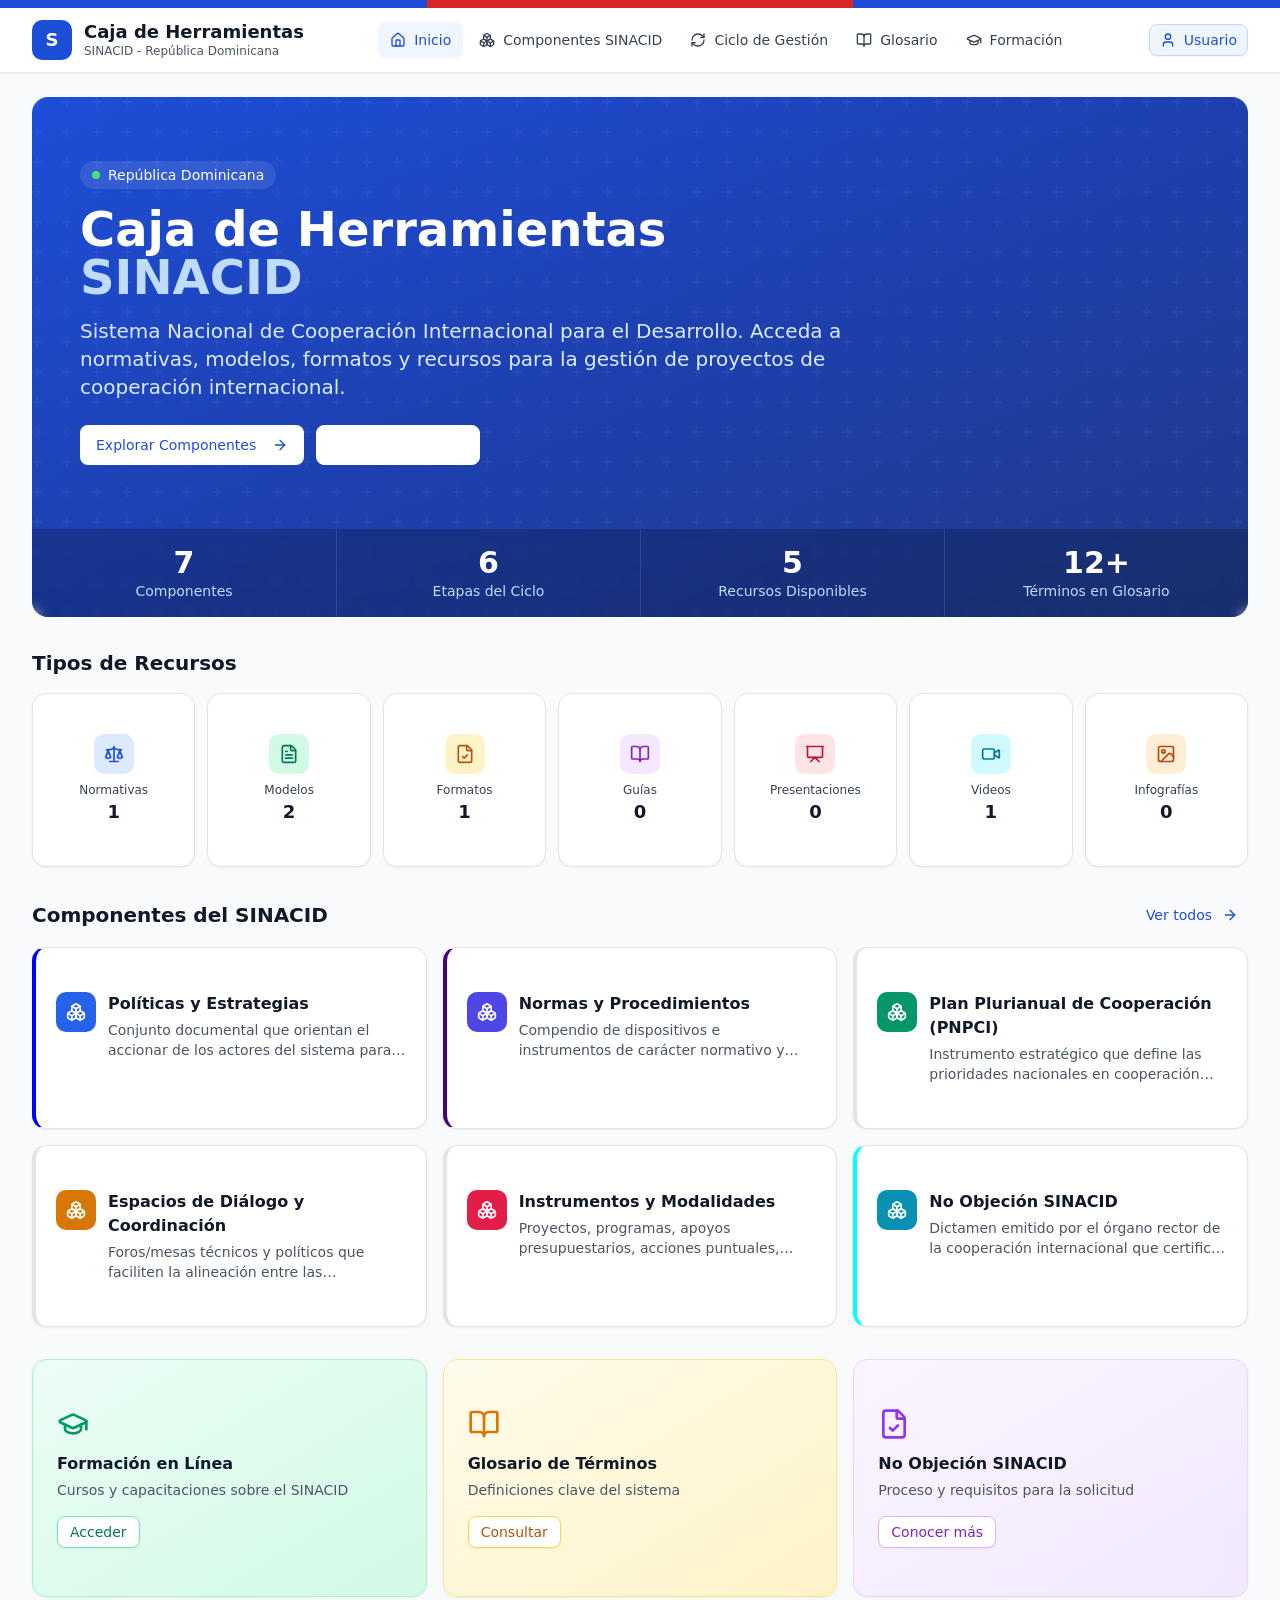
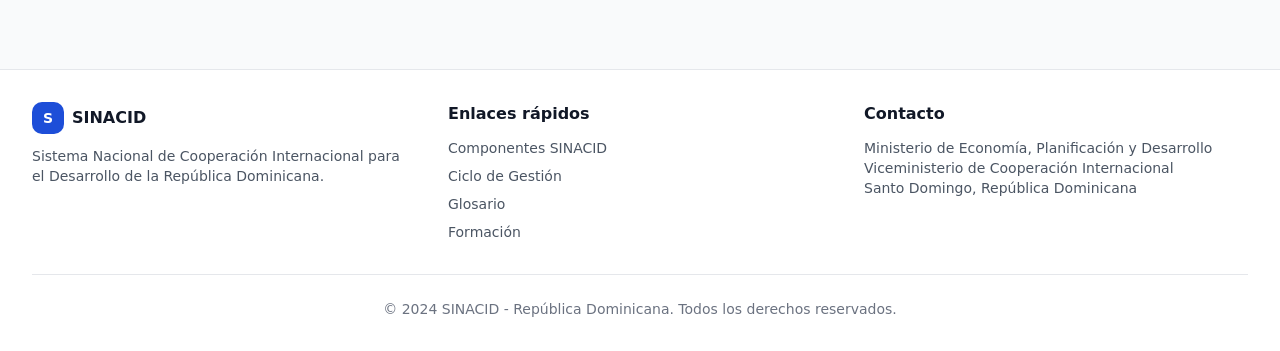
==== index.html @ a64a8ce4 "Add files via upload" ====
<!doctype html>
<html lang="en">
  <head>
    <meta charset="UTF-8" />
    <meta name="viewport" content="width=device-width, initial-scale=1.0" />
    <title>Caja de Herramientas SINACID</title>
    <script type="module" crossorigin src="./assets/index-BgiwZZuP.js"></script>
    <link rel="stylesheet" crossorigin href="./assets/index-CDowHrAT.css">
  </head>
  <body>
    <div id="root"></div>
  </body>
</html>
---- assets/index-CDowHrAT.css ----
*,:before,:after{--tw-border-spacing-x: 0;--tw-border-spacing-y: 0;--tw-translate-x: 0;--tw-translate-y: 0;--tw-rotate: 0;--tw-skew-x: 0;--tw-skew-y: 0;--tw-scale-x: 1;--tw-scale-y: 1;--tw-pan-x: ;--tw-pan-y: ;--tw-pinch-zoom: ;--tw-scroll-snap-strictness: proximity;--tw-gradient-from-position: ;--tw-gradient-via-position: ;--tw-gradient-to-position: ;--tw-ordinal: ;--tw-slashed-zero: ;--tw-numeric-figure: ;--tw-numeric-spacing: ;--tw-numeric-fraction: ;--tw-ring-inset: ;--tw-ring-offset-width: 0px;--tw-ring-offset-color: #fff;--tw-ring-color: rgb(59 130 246 / .5);--tw-ring-offset-shadow: 0 0 #0000;--tw-ring-shadow: 0 0 #0000;--tw-shadow: 0 0 #0000;--tw-shadow-colored: 0 0 #0000;--tw-blur: ;--tw-brightness: ;--tw-contrast: ;--tw-grayscale: ;--tw-hue-rotate: ;--tw-invert: ;--tw-saturate: ;--tw-sepia: ;--tw-drop-shadow: ;--tw-backdrop-blur: ;--tw-backdrop-brightness: ;--tw-backdrop-contrast: ;--tw-backdrop-grayscale: ;--tw-backdrop-hue-rotate: ;--tw-backdrop-invert: ;--tw-backdrop-opacity: ;--tw-backdrop-saturate: ;--tw-backdrop-sepia: ;--tw-contain-size: ;--tw-contain-layout: ;--tw-contain-paint: ;--tw-contain-style: }::backdrop{--tw-border-spacing-x: 0;--tw-border-spacing-y: 0;--tw-translate-x: 0;--tw-translate-y: 0;--tw-rotate: 0;--tw-skew-x: 0;--tw-skew-y: 0;--tw-scale-x: 1;--tw-scale-y: 1;--tw-pan-x: ;--tw-pan-y: ;--tw-pinch-zoom: ;--tw-scroll-snap-strictness: proximity;--tw-gradient-from-position: ;--tw-gradient-via-position: ;--tw-gradient-to-position: ;--tw-ordinal: ;--tw-slashed-zero: ;--tw-numeric-figure: ;--tw-numeric-spacing: ;--tw-numeric-fraction: ;--tw-ring-inset: ;--tw-ring-offset-width: 0px;--tw-ring-offset-color: #fff;--tw-ring-color: rgb(59 130 246 / .5);--tw-ring-offset-shadow: 0 0 #0000;--tw-ring-shadow: 0 0 #0000;--tw-shadow: 0 0 #0000;--tw-shadow-colored: 0 0 #0000;--tw-blur: ;--tw-brightness: ;--tw-contrast: ;--tw-grayscale: ;--tw-hue-rotate: ;--tw-invert: ;--tw-saturate: ;--tw-sepia: ;--tw-drop-shadow: ;--tw-backdrop-blur: ;--tw-backdrop-brightness: ;--tw-backdrop-contrast: ;--tw-backdrop-grayscale: ;--tw-backdrop-hue-rotate: ;--tw-backdrop-invert: ;--tw-backdrop-opacity: ;--tw-backdrop-saturate: ;--tw-backdrop-sepia: ;--tw-contain-size: ;--tw-contain-layout: ;--tw-contain-paint: ;--tw-contain-style: }*,:before,:after{box-sizing:border-box;border-width:0;border-style:solid;border-color:#e5e7eb}:before,:after{--tw-content: ""}html,:host{line-height:1.5;-webkit-text-size-adjust:100%;-moz-tab-size:4;-o-tab-size:4;tab-size:4;font-family:ui-sans-serif,system-ui,sans-serif,"Apple Color Emoji","Segoe UI Emoji",Segoe UI Symbol,"Noto Color Emoji";font-feature-settings:normal;font-variation-settings:normal;-webkit-tap-highlight-color:transparent}body{margin:0;line-height:inherit}hr{height:0;color:inherit;border-top-width:1px}abbr:where([title]){-webkit-text-decoration:underline dotted;text-decoration:underline dotted}h1,h2,h3,h4,h5,h6{font-size:inherit;font-weight:inherit}a{color:inherit;text-decoration:inherit}b,strong{font-weight:bolder}code,kbd,samp,pre{font-family:ui-monospace,SFMono-Regular,Menlo,Monaco,Consolas,Liberation Mono,Courier New,monospace;font-feature-settings:normal;font-variation-settings:normal;font-size:1em}small{font-size:80%}sub,sup{font-size:75%;line-height:0;position:relative;vertical-align:baseline}sub{bottom:-.25em}sup{top:-.5em}table{text-indent:0;border-color:inherit;border-collapse:collapse}button,input,optgroup,select,textarea{font-family:inherit;font-feature-settings:inherit;font-variation-settings:inherit;font-size:100%;font-weight:inherit;line-height:inherit;letter-spacing:inherit;color:inherit;margin:0;padding:0}button,select{text-transform:none}button,input:where([type=button]),input:where([type=reset]),input:where([type=submit]){-webkit-appearance:button;background-color:transparent;background-image:none}:-moz-focusring{outline:auto}:-moz-ui-invalid{box-shadow:none}progress{vertical-align:baseline}::-webkit-inner-spin-button,::-webkit-outer-spin-button{height:auto}[type=search]{-webkit-appearance:textfield;outline-offset:-2px}::-webkit-search-decoration{-webkit-appearance:none}::-webkit-file-upload-button{-webkit-appearance:button;font:inherit}summary{display:list-item}blockquote,dl,dd,h1,h2,h3,h4,h5,h6,hr,figure,p,pre{margin:0}fieldset{margin:0;padding:0}legend{padding:0}ol,ul,menu{list-style:none;margin:0;padding:0}dialog{padding:0}textarea{resize:vertical}input::-moz-placeholder,textarea::-moz-placeholder{opacity:1;color:#9ca3af}input::placeholder,textarea::placeholder{opacity:1;color:#9ca3af}button,[role=button]{cursor:pointer}:disabled{cursor:default}img,svg,video,canvas,audio,iframe,embed,object{display:block;vertical-align:middle}img,video{max-width:100%;height:auto}[hidden]:where(:not([hidden=until-found])){display:none}:root{--background: 0 0% 100%;--foreground: 240 10% 3.9%;--card: 0 0% 100%;--card-foreground: 240 10% 3.9%;--popover: 0 0% 100%;--popover-foreground: 240 10% 3.9%;--primary: 240 5.9% 10%;--primary-foreground: 0 0% 98%;--secondary: 240 4.8% 95.9%;--secondary-foreground: 240 5.9% 10%;--muted: 240 4.8% 95.9%;--muted-foreground: 240 3.8% 46.1%;--accent: 240 4.8% 95.9%;--accent-foreground: 240 5.9% 10%;--destructive: 0 84.2% 60.2%;--destructive-foreground: 0 0% 98%;--border: 240 5.9% 90%;--input: 240 5.9% 90%;--ring: 240 5.9% 10%;--radius: .625rem;--sidebar-background: 0 0% 98%;--sidebar-foreground: 240 5.3% 26.1%;--sidebar-primary: 240 5.9% 10%;--sidebar-primary-foreground: 0 0% 98%;--sidebar-accent: 240 4.8% 95.9%;--sidebar-accent-foreground: 240 5.9% 10%;--sidebar-border: 220 13% 91%;--sidebar-ring: 217.2 91.2% 59.8%}.dark{--background: 240 10% 3.9%;--foreground: 0 0% 98%;--card: 240 10% 3.9%;--card-foreground: 0 0% 98%;--popover: 240 10% 3.9%;--popover-foreground: 0 0% 98%;--primary: 0 0% 98%;--primary-foreground: 240 5.9% 10%;--secondary: 240 3.7% 15.9%;--secondary-foreground: 0 0% 98%;--muted: 240 3.7% 15.9%;--muted-foreground: 240 5% 64.9%;--accent: 240 3.7% 15.9%;--accent-foreground: 0 0% 98%;--destructive: 0 62.8% 30.6%;--destructive-foreground: 0 0% 98%;--border: 240 3.7% 15.9%;--input: 240 3.7% 15.9%;--ring: 240 4.9% 83.9%;--sidebar-background: 240 5.9% 10%;--sidebar-foreground: 240 4.8% 95.9%;--sidebar-primary: 224.3 76.3% 48%;--sidebar-primary-foreground: 0 0% 100%;--sidebar-accent: 240 3.7% 15.9%;--sidebar-accent-foreground: 240 4.8% 95.9%;--sidebar-border: 240 3.7% 15.9%;--sidebar-ring: 217.2 91.2% 59.8%}*{border-color:hsl(var(--border))}body{background-color:hsl(var(--background));color:hsl(var(--foreground))}.sr-only{position:absolute;width:1px;height:1px;padding:0;margin:-1px;overflow:hidden;clip:rect(0,0,0,0);white-space:nowrap;border-width:0}.pointer-events-none{pointer-events:none}.visible{visibility:visible}.invisible{visibility:hidden}.fixed{position:fixed}.absolute{position:absolute}.relative{position:relative}.sticky{position:sticky}.inset-0{inset:0}.inset-x-0{left:0;right:0}.inset-y-0{top:0;bottom:0}.-bottom-12{bottom:-3rem}.-left-12{left:-3rem}.-right-12{right:-3rem}.-top-12{top:-3rem}.bottom-0{bottom:0}.left-0{left:0}.left-1\/2{left:50%}.left-2{left:.5rem}.left-3{left:.75rem}.left-\[50\%\]{left:50%}.right-0{right:0}.right-1{right:.25rem}.right-2{right:.5rem}.right-3{right:.75rem}.right-4{right:1rem}.top-0{top:0}.top-1\.5{top:.375rem}.top-1\/2{top:50%}.top-3\.5{top:.875rem}.top-4{top:1rem}.top-\[1px\]{top:1px}.top-\[50\%\]{top:50%}.top-\[60\%\]{top:60%}.top-full{top:100%}.isolate{isolation:isolate}.z-10{z-index:10}.z-20{z-index:20}.z-50{z-index:50}.z-\[1\]{z-index:1}.order-first{order:-9999}.order-last{order:9999}.col-start-2{grid-column-start:2}.row-span-2{grid-row:span 2 / span 2}.row-start-1{grid-row-start:1}.\!m-0{margin:0!important}.-mx-1{margin-left:-.25rem;margin-right:-.25rem}.-my-2{margin-top:-.5rem;margin-bottom:-.5rem}.mx-1{margin-left:.25rem;margin-right:.25rem}.mx-2{margin-left:.5rem;margin-right:.5rem}.mx-3\.5{margin-left:.875rem;margin-right:.875rem}.mx-auto{margin-left:auto;margin-right:auto}.my-0{margin-top:0;margin-bottom:0}.my-0\.5{margin-top:.125rem;margin-bottom:.125rem}.my-1{margin-top:.25rem;margin-bottom:.25rem}.-ml-4{margin-left:-1rem}.-mt-4{margin-top:-1rem}.mb-1{margin-bottom:.25rem}.mb-2{margin-bottom:.5rem}.mb-3{margin-bottom:.75rem}.mb-4{margin-bottom:1rem}.mb-6{margin-bottom:1.5rem}.ml-1{margin-left:.25rem}.ml-2{margin-left:.5rem}.ml-4{margin-left:1rem}.ml-auto{margin-left:auto}.mr-1{margin-right:.25rem}.mr-2{margin-right:.5rem}.mt-0\.5{margin-top:.125rem}.mt-1{margin-top:.25rem}.mt-1\.5{margin-top:.375rem}.mt-12{margin-top:3rem}.mt-2{margin-top:.5rem}.mt-3{margin-top:.75rem}.mt-4{margin-top:1rem}.mt-6{margin-top:1.5rem}.mt-8{margin-top:2rem}.mt-auto{margin-top:auto}.line-clamp-1{overflow:hidden;display:-webkit-box;-webkit-box-orient:vertical;-webkit-line-clamp:1}.line-clamp-2{overflow:hidden;display:-webkit-box;-webkit-box-orient:vertical;-webkit-line-clamp:2}.block{display:block}.flex{display:flex}.inline-flex{display:inline-flex}.table{display:table}.table-caption{display:table-caption}.table-cell{display:table-cell}.table-row{display:table-row}.grid{display:grid}.hidden{display:none}.aspect-square{aspect-ratio:1 / 1}.aspect-video{aspect-ratio:16 / 9}.size-10{width:2.5rem;height:2.5rem}.size-2{width:.5rem;height:.5rem}.size-2\.5{width:.625rem;height:.625rem}.size-3{width:.75rem;height:.75rem}.size-3\.5{width:.875rem;height:.875rem}.size-4{width:1rem;height:1rem}.size-6{width:1.5rem;height:1.5rem}.size-7{width:1.75rem;height:1.75rem}.size-8{width:2rem;height:2rem}.size-9{width:2.25rem;height:2.25rem}.size-auto{width:auto;height:auto}.size-full{width:100%;height:100%}.h-0\.5{height:.125rem}.h-1\.5{height:.375rem}.h-10{height:2.5rem}.h-12{height:3rem}.h-14{height:3.5rem}.h-16{height:4rem}.h-2{height:.5rem}.h-2\.5{height:.625rem}.h-20{height:5rem}.h-3{height:.75rem}.h-3\.5{height:.875rem}.h-4{height:1rem}.h-5{height:1.25rem}.h-6{height:1.5rem}.h-7{height:1.75rem}.h-8{height:2rem}.h-9{height:2.25rem}.h-\[1\.15rem\]{height:1.15rem}.h-\[calc\(100\%-1px\)\]{height:calc(100% - 1px)}.h-\[var\(--radix-navigation-menu-viewport-height\)\]{height:var(--radix-navigation-menu-viewport-height)}.h-\[var\(--radix-select-trigger-height\)\]{height:var(--radix-select-trigger-height)}.h-auto{height:auto}.h-full{height:100%}.h-px{height:1px}.h-svh{height:100svh}.max-h-\[300px\]{max-height:300px}.min-h-0{min-height:0px}.min-h-16{min-height:4rem}.min-h-4{min-height:1rem}.min-h-screen{min-height:100vh}.min-h-svh{min-height:100svh}.w-0{width:0px}.w-1{width:.25rem}.w-10{width:2.5rem}.w-12{width:3rem}.w-14{width:3.5rem}.w-16{width:4rem}.w-2{width:.5rem}.w-2\.5{width:.625rem}.w-20{width:5rem}.w-3{width:.75rem}.w-3\.5{width:.875rem}.w-3\/4{width:75%}.w-4{width:1rem}.w-5{width:1.25rem}.w-6{width:1.5rem}.w-64{width:16rem}.w-7{width:1.75rem}.w-72{width:18rem}.w-8{width:2rem}.w-9{width:2.25rem}.w-\[100px\]{width:100px}.w-auto{width:auto}.w-fit{width:-moz-fit-content;width:fit-content}.w-full{width:100%}.w-max{width:-moz-max-content;width:max-content}.w-px{width:1px}.min-w-0{min-width:0px}.min-w-10{min-width:2.5rem}.min-w-5{min-width:1.25rem}.min-w-8{min-width:2rem}.min-w-9{min-width:2.25rem}.min-w-\[12rem\]{min-width:12rem}.min-w-\[8rem\]{min-width:8rem}.min-w-\[var\(--radix-select-trigger-width\)\]{min-width:var(--radix-select-trigger-width)}.min-w-max{min-width:-moz-max-content;min-width:max-content}.max-w-2xl{max-width:42rem}.max-w-3xl{max-width:48rem}.max-w-7xl{max-width:80rem}.max-w-\[calc\(100\%-2rem\)\]{max-width:calc(100% - 2rem)}.max-w-lg{max-width:32rem}.max-w-max{max-width:-moz-max-content;max-width:max-content}.max-w-md{max-width:28rem}.max-w-sm{max-width:24rem}.max-w-xl{max-width:36rem}.flex-1{flex:1 1 0%}.flex-shrink-0,.shrink-0{flex-shrink:0}.grow{flex-grow:1}.grow-0{flex-grow:0}.basis-full{flex-basis:100%}.caption-bottom{caption-side:bottom}.border-collapse{border-collapse:collapse}.-translate-x-1\/2{--tw-translate-x: -50%;transform:translate(var(--tw-translate-x),var(--tw-translate-y)) rotate(var(--tw-rotate)) skew(var(--tw-skew-x)) skewY(var(--tw-skew-y)) scaleX(var(--tw-scale-x)) scaleY(var(--tw-scale-y))}.-translate-x-px{--tw-translate-x: -1px;transform:translate(var(--tw-translate-x),var(--tw-translate-y)) rotate(var(--tw-rotate)) skew(var(--tw-skew-x)) skewY(var(--tw-skew-y)) scaleX(var(--tw-scale-x)) scaleY(var(--tw-scale-y))}.-translate-y-1\/2{--tw-translate-y: -50%;transform:translate(var(--tw-translate-x),var(--tw-translate-y)) rotate(var(--tw-rotate)) skew(var(--tw-skew-x)) skewY(var(--tw-skew-y)) scaleX(var(--tw-scale-x)) scaleY(var(--tw-scale-y))}.translate-x-\[-50\%\]{--tw-translate-x: -50%;transform:translate(var(--tw-translate-x),var(--tw-translate-y)) rotate(var(--tw-rotate)) skew(var(--tw-skew-x)) skewY(var(--tw-skew-y)) scaleX(var(--tw-scale-x)) scaleY(var(--tw-scale-y))}.translate-x-px{--tw-translate-x: 1px;transform:translate(var(--tw-translate-x),var(--tw-translate-y)) rotate(var(--tw-rotate)) skew(var(--tw-skew-x)) skewY(var(--tw-skew-y)) scaleX(var(--tw-scale-x)) scaleY(var(--tw-scale-y))}.translate-y-0\.5{--tw-translate-y: .125rem;transform:translate(var(--tw-translate-x),var(--tw-translate-y)) rotate(var(--tw-rotate)) skew(var(--tw-skew-x)) skewY(var(--tw-skew-y)) scaleX(var(--tw-scale-x)) scaleY(var(--tw-scale-y))}.translate-y-\[-50\%\]{--tw-translate-y: -50%;transform:translate(var(--tw-translate-x),var(--tw-translate-y)) rotate(var(--tw-rotate)) skew(var(--tw-skew-x)) skewY(var(--tw-skew-y)) scaleX(var(--tw-scale-x)) scaleY(var(--tw-scale-y))}.translate-y-\[calc\(-50\%_-_2px\)\]{--tw-translate-y: calc(-50% - 2px) ;transform:translate(var(--tw-translate-x),var(--tw-translate-y)) rotate(var(--tw-rotate)) skew(var(--tw-skew-x)) skewY(var(--tw-skew-y)) scaleX(var(--tw-scale-x)) scaleY(var(--tw-scale-y))}.rotate-45{--tw-rotate: 45deg;transform:translate(var(--tw-translate-x),var(--tw-translate-y)) rotate(var(--tw-rotate)) skew(var(--tw-skew-x)) skewY(var(--tw-skew-y)) scaleX(var(--tw-scale-x)) scaleY(var(--tw-scale-y))}.rotate-90{--tw-rotate: 90deg;transform:translate(var(--tw-translate-x),var(--tw-translate-y)) rotate(var(--tw-rotate)) skew(var(--tw-skew-x)) skewY(var(--tw-skew-y)) scaleX(var(--tw-scale-x)) scaleY(var(--tw-scale-y))}.transform{transform:translate(var(--tw-translate-x),var(--tw-translate-y)) rotate(var(--tw-rotate)) skew(var(--tw-skew-x)) skewY(var(--tw-skew-y)) scaleX(var(--tw-scale-x)) scaleY(var(--tw-scale-y))}@keyframes caret-blink{0%,70%,to{opacity:1}20%,50%{opacity:0}}.animate-caret-blink{animation:caret-blink 1.25s ease-out infinite}@keyframes pulse{50%{opacity:.5}}.animate-pulse{animation:pulse 2s cubic-bezier(.4,0,.6,1) infinite}@keyframes spin{to{transform:rotate(360deg)}}.animate-spin{animation:spin 1s linear infinite}.cursor-default{cursor:default}.cursor-not-allowed{cursor:not-allowed}.cursor-pointer{cursor:pointer}.cursor-text{cursor:text}.touch-none{touch-action:none}.select-none{-webkit-user-select:none;-moz-user-select:none;user-select:none}.resize-none{resize:none}.scroll-my-1{scroll-margin-top:.25rem;scroll-margin-bottom:.25rem}.scroll-py-1{scroll-padding-top:.25rem;scroll-padding-bottom:.25rem}.list-disc{list-style-type:disc}.list-none{list-style-type:none}.auto-rows-min{grid-auto-rows:min-content}.grid-cols-1{grid-template-columns:repeat(1,minmax(0,1fr))}.grid-cols-2{grid-template-columns:repeat(2,minmax(0,1fr))}.grid-cols-3{grid-template-columns:repeat(3,minmax(0,1fr))}.grid-cols-\[0_1fr\]{grid-template-columns:0 1fr}.grid-rows-\[auto_auto\]{grid-template-rows:auto auto}.flex-row{flex-direction:row}.flex-col{flex-direction:column}.flex-col-reverse{flex-direction:column-reverse}.flex-wrap{flex-wrap:wrap}.place-content-center{place-content:center}.items-start{align-items:flex-start}.items-end{align-items:flex-end}.items-center{align-items:center}.items-stretch{align-items:stretch}.justify-start{justify-content:flex-start}.justify-center{justify-content:center}.justify-between{justify-content:space-between}.justify-items-start{justify-items:start}.gap-0\.5{gap:.125rem}.gap-1{gap:.25rem}.gap-1\.5{gap:.375rem}.gap-2{gap:.5rem}.gap-2\.5{gap:.625rem}.gap-3{gap:.75rem}.gap-4{gap:1rem}.gap-6{gap:1.5rem}.gap-7{gap:1.75rem}.gap-8{gap:2rem}.gap-\[--spacing\(var\(--gap\)\)\]{gap:var(--spacing(var(--gap)))}.gap-y-0\.5{row-gap:.125rem}.space-y-2>:not([hidden])~:not([hidden]){--tw-space-y-reverse: 0;margin-top:calc(.5rem * calc(1 - var(--tw-space-y-reverse)));margin-bottom:calc(.5rem * var(--tw-space-y-reverse))}.space-y-3>:not([hidden])~:not([hidden]){--tw-space-y-reverse: 0;margin-top:calc(.75rem * calc(1 - var(--tw-space-y-reverse)));margin-bottom:calc(.75rem * var(--tw-space-y-reverse))}.space-y-4>:not([hidden])~:not([hidden]){--tw-space-y-reverse: 0;margin-top:calc(1rem * calc(1 - var(--tw-space-y-reverse)));margin-bottom:calc(1rem * var(--tw-space-y-reverse))}.space-y-6>:not([hidden])~:not([hidden]){--tw-space-y-reverse: 0;margin-top:calc(1.5rem * calc(1 - var(--tw-space-y-reverse)));margin-bottom:calc(1.5rem * var(--tw-space-y-reverse))}.space-y-8>:not([hidden])~:not([hidden]){--tw-space-y-reverse: 0;margin-top:calc(2rem * calc(1 - var(--tw-space-y-reverse)));margin-bottom:calc(2rem * var(--tw-space-y-reverse))}.divide-x>:not([hidden])~:not([hidden]){--tw-divide-x-reverse: 0;border-right-width:calc(1px * var(--tw-divide-x-reverse));border-left-width:calc(1px * calc(1 - var(--tw-divide-x-reverse)))}.divide-white\/10>:not([hidden])~:not([hidden]){border-color:#ffffff1a}.self-start{align-self:flex-start}.self-stretch{align-self:stretch}.justify-self-end{justify-self:end}.overflow-auto{overflow:auto}.overflow-hidden{overflow:hidden}.overflow-x-auto{overflow-x:auto}.overflow-y-auto{overflow-y:auto}.overflow-x-hidden{overflow-x:hidden}.whitespace-nowrap{white-space:nowrap}.text-balance{text-wrap:balance}.break-words{overflow-wrap:break-word}.rounded{border-radius:.25rem}.rounded-2xl{border-radius:1rem}.rounded-\[2px\]{border-radius:2px}.rounded-\[4px\]{border-radius:4px}.rounded-\[calc\(var\(--radius\)-5px\)\]{border-radius:calc(var(--radius) - 5px)}.rounded-\[inherit\]{border-radius:inherit}.rounded-full{border-radius:9999px}.rounded-lg{border-radius:var(--radius)}.rounded-md{border-radius:calc(var(--radius) - 2px)}.rounded-none{border-radius:0}.rounded-sm{border-radius:calc(var(--radius) - 4px)}.rounded-xl{border-radius:calc(var(--radius) + 4px)}.rounded-xs{border-radius:calc(var(--radius) - 6px)}.rounded-l-md{border-top-left-radius:calc(var(--radius) - 2px);border-bottom-left-radius:calc(var(--radius) - 2px)}.rounded-r-md{border-top-right-radius:calc(var(--radius) - 2px);border-bottom-right-radius:calc(var(--radius) - 2px)}.rounded-tl-sm{border-top-left-radius:calc(var(--radius) - 4px)}.border{border-width:1px}.border-0{border-width:0px}.border-\[1\.5px\]{border-width:1.5px}.border-y{border-top-width:1px;border-bottom-width:1px}.border-b{border-bottom-width:1px}.border-l{border-left-width:1px}.border-l-4{border-left-width:4px}.border-r{border-right-width:1px}.border-t{border-top-width:1px}.border-t-4{border-top-width:4px}.border-dashed{border-style:dashed}.border-amber-200{--tw-border-opacity: 1;border-color:rgb(253 230 138 / var(--tw-border-opacity, 1))}.border-amber-300{--tw-border-opacity: 1;border-color:rgb(252 211 77 / var(--tw-border-opacity, 1))}.border-blue-200{--tw-border-opacity: 1;border-color:rgb(191 219 254 / var(--tw-border-opacity, 1))}.border-border{border-color:hsl(var(--border))}.border-border\/50{border-color:hsl(var(--border) / .5)}.border-cyan-200{--tw-border-opacity: 1;border-color:rgb(165 243 252 / var(--tw-border-opacity, 1))}.border-emerald-200{--tw-border-opacity: 1;border-color:rgb(167 243 208 / var(--tw-border-opacity, 1))}.border-emerald-300{--tw-border-opacity: 1;border-color:rgb(110 231 183 / var(--tw-border-opacity, 1))}.border-gray-200{--tw-border-opacity: 1;border-color:rgb(229 231 235 / var(--tw-border-opacity, 1))}.border-input{border-color:hsl(var(--input))}.border-orange-200{--tw-border-opacity: 1;border-color:rgb(254 215 170 / var(--tw-border-opacity, 1))}.border-primary{border-color:hsl(var(--primary))}.border-purple-200{--tw-border-opacity: 1;border-color:rgb(233 213 255 / var(--tw-border-opacity, 1))}.border-purple-300{--tw-border-opacity: 1;border-color:rgb(216 180 254 / var(--tw-border-opacity, 1))}.border-red-200{--tw-border-opacity: 1;border-color:rgb(254 202 202 / var(--tw-border-opacity, 1))}.border-rose-200{--tw-border-opacity: 1;border-color:rgb(254 205 211 / var(--tw-border-opacity, 1))}.border-sidebar-border{border-color:hsl(var(--sidebar-border))}.border-transparent{border-color:transparent}.border-white{--tw-border-opacity: 1;border-color:rgb(255 255 255 / var(--tw-border-opacity, 1))}.border-l-blue-600{--tw-border-opacity: 1;border-left-color:rgb(37 99 235 / var(--tw-border-opacity, 1))}.border-l-emerald-600{--tw-border-opacity: 1;border-left-color:rgb(5 150 105 / var(--tw-border-opacity, 1))}.border-l-purple-600{--tw-border-opacity: 1;border-left-color:rgb(147 51 234 / var(--tw-border-opacity, 1))}.border-l-transparent{border-left-color:transparent}.border-t-transparent{border-top-color:transparent}.bg-accent{background-color:hsl(var(--accent))}.bg-amber-100{--tw-bg-opacity: 1;background-color:rgb(254 243 199 / var(--tw-bg-opacity, 1))}.bg-amber-200{--tw-bg-opacity: 1;background-color:rgb(253 230 138 / var(--tw-bg-opacity, 1))}.bg-amber-600{--tw-bg-opacity: 1;background-color:rgb(217 119 6 / var(--tw-bg-opacity, 1))}.bg-background{background-color:hsl(var(--background))}.bg-black\/20{background-color:#0003}.bg-black\/50{background-color:#00000080}.bg-blue-100{--tw-bg-opacity: 1;background-color:rgb(219 234 254 / var(--tw-bg-opacity, 1))}.bg-blue-50{--tw-bg-opacity: 1;background-color:rgb(239 246 255 / var(--tw-bg-opacity, 1))}.bg-blue-600{--tw-bg-opacity: 1;background-color:rgb(37 99 235 / var(--tw-bg-opacity, 1))}.bg-blue-700{--tw-bg-opacity: 1;background-color:rgb(29 78 216 / var(--tw-bg-opacity, 1))}.bg-border{background-color:hsl(var(--border))}.bg-card{background-color:hsl(var(--card))}.bg-cyan-100{--tw-bg-opacity: 1;background-color:rgb(207 250 254 / var(--tw-bg-opacity, 1))}.bg-cyan-600{--tw-bg-opacity: 1;background-color:rgb(8 145 178 / var(--tw-bg-opacity, 1))}.bg-destructive{--tw-bg-opacity: 1;background-color:hsl(var(--destructive) / var(--tw-bg-opacity, 1))}.bg-emerald-100{--tw-bg-opacity: 1;background-color:rgb(209 250 229 / var(--tw-bg-opacity, 1))}.bg-emerald-600{--tw-bg-opacity: 1;background-color:rgb(5 150 105 / var(--tw-bg-opacity, 1))}.bg-foreground{background-color:hsl(var(--foreground))}.bg-gray-100{--tw-bg-opacity: 1;background-color:rgb(243 244 246 / var(--tw-bg-opacity, 1))}.bg-gray-200{--tw-bg-opacity: 1;background-color:rgb(229 231 235 / var(--tw-bg-opacity, 1))}.bg-gray-300{--tw-bg-opacity: 1;background-color:rgb(209 213 219 / var(--tw-bg-opacity, 1))}.bg-gray-400{--tw-bg-opacity: 1;background-color:rgb(156 163 175 / var(--tw-bg-opacity, 1))}.bg-gray-50{--tw-bg-opacity: 1;background-color:rgb(249 250 251 / var(--tw-bg-opacity, 1))}.bg-green-100{--tw-bg-opacity: 1;background-color:rgb(220 252 231 / var(--tw-bg-opacity, 1))}.bg-green-400{--tw-bg-opacity: 1;background-color:rgb(74 222 128 / var(--tw-bg-opacity, 1))}.bg-green-500{--tw-bg-opacity: 1;background-color:rgb(34 197 94 / var(--tw-bg-opacity, 1))}.bg-green-600{--tw-bg-opacity: 1;background-color:rgb(22 163 74 / var(--tw-bg-opacity, 1))}.bg-indigo-600{--tw-bg-opacity: 1;background-color:rgb(79 70 229 / var(--tw-bg-opacity, 1))}.bg-input{background-color:hsl(var(--input))}.bg-muted{background-color:hsl(var(--muted))}.bg-muted\/50{background-color:hsl(var(--muted) / .5)}.bg-orange-100{--tw-bg-opacity: 1;background-color:rgb(255 237 213 / var(--tw-bg-opacity, 1))}.bg-popover{background-color:hsl(var(--popover))}.bg-primary{background-color:hsl(var(--primary))}.bg-primary\/20{background-color:hsl(var(--primary) / .2)}.bg-purple-100{--tw-bg-opacity: 1;background-color:rgb(243 232 255 / var(--tw-bg-opacity, 1))}.bg-red-100{--tw-bg-opacity: 1;background-color:rgb(254 226 226 / var(--tw-bg-opacity, 1))}.bg-red-50{--tw-bg-opacity: 1;background-color:rgb(254 242 242 / var(--tw-bg-opacity, 1))}.bg-red-600{--tw-bg-opacity: 1;background-color:rgb(220 38 38 / var(--tw-bg-opacity, 1))}.bg-rose-100{--tw-bg-opacity: 1;background-color:rgb(255 228 230 / var(--tw-bg-opacity, 1))}.bg-rose-600{--tw-bg-opacity: 1;background-color:rgb(225 29 72 / var(--tw-bg-opacity, 1))}.bg-secondary{background-color:hsl(var(--secondary))}.bg-sidebar{background-color:hsl(var(--sidebar-background))}.bg-sidebar-border{background-color:hsl(var(--sidebar-border))}.bg-transparent{background-color:transparent}.bg-violet-600{--tw-bg-opacity: 1;background-color:rgb(124 58 237 / var(--tw-bg-opacity, 1))}.bg-white{--tw-bg-opacity: 1;background-color:rgb(255 255 255 / var(--tw-bg-opacity, 1))}.bg-white\/10{background-color:#ffffff1a}.bg-gradient-to-br{background-image:linear-gradient(to bottom right,var(--tw-gradient-stops))}.from-amber-50{--tw-gradient-from: #fffbeb var(--tw-gradient-from-position);--tw-gradient-to: rgb(255 251 235 / 0) var(--tw-gradient-to-position);--tw-gradient-stops: var(--tw-gradient-from), var(--tw-gradient-to)}.from-blue-700{--tw-gradient-from: #1d4ed8 var(--tw-gradient-from-position);--tw-gradient-to: rgb(29 78 216 / 0) var(--tw-gradient-to-position);--tw-gradient-stops: var(--tw-gradient-from), var(--tw-gradient-to)}.from-emerald-50{--tw-gradient-from: #ecfdf5 var(--tw-gradient-from-position);--tw-gradient-to: rgb(236 253 245 / 0) var(--tw-gradient-to-position);--tw-gradient-stops: var(--tw-gradient-from), var(--tw-gradient-to)}.from-emerald-600{--tw-gradient-from: #059669 var(--tw-gradient-from-position);--tw-gradient-to: rgb(5 150 105 / 0) var(--tw-gradient-to-position);--tw-gradient-stops: var(--tw-gradient-from), var(--tw-gradient-to)}.from-gray-100{--tw-gradient-from: #f3f4f6 var(--tw-gradient-from-position);--tw-gradient-to: rgb(243 244 246 / 0) var(--tw-gradient-to-position);--tw-gradient-stops: var(--tw-gradient-from), var(--tw-gradient-to)}.from-gray-50{--tw-gradient-from: #f9fafb var(--tw-gradient-from-position);--tw-gradient-to: rgb(249 250 251 / 0) var(--tw-gradient-to-position);--tw-gradient-stops: var(--tw-gradient-from), var(--tw-gradient-to)}.from-purple-50{--tw-gradient-from: #faf5ff var(--tw-gradient-from-position);--tw-gradient-to: rgb(250 245 255 / 0) var(--tw-gradient-to-position);--tw-gradient-stops: var(--tw-gradient-from), var(--tw-gradient-to)}.via-blue-800{--tw-gradient-to: rgb(30 64 175 / 0) var(--tw-gradient-to-position);--tw-gradient-stops: var(--tw-gradient-from), #1e40af var(--tw-gradient-via-position), var(--tw-gradient-to)}.to-amber-100{--tw-gradient-to: #fef3c7 var(--tw-gradient-to-position)}.to-blue-900{--tw-gradient-to: #1e3a8a var(--tw-gradient-to-position)}.to-emerald-100{--tw-gradient-to: #d1fae5 var(--tw-gradient-to-position)}.to-emerald-800{--tw-gradient-to: #065f46 var(--tw-gradient-to-position)}.to-gray-100{--tw-gradient-to: #f3f4f6 var(--tw-gradient-to-position)}.to-gray-200{--tw-gradient-to: #e5e7eb var(--tw-gradient-to-position)}.to-purple-100{--tw-gradient-to: #f3e8ff var(--tw-gradient-to-position)}.fill-amber-500{fill:#f59e0b}.fill-current{fill:currentColor}.fill-foreground{fill:hsl(var(--foreground))}.fill-primary{fill:hsl(var(--primary))}.p-0{padding:0}.p-1{padding:.25rem}.p-2{padding:.5rem}.p-3{padding:.75rem}.p-4{padding:1rem}.p-5{padding:1.25rem}.p-6{padding:1.5rem}.p-8{padding:2rem}.p-\[3px\]{padding:3px}.p-px{padding:1px}.px-1{padding-left:.25rem;padding-right:.25rem}.px-1\.5{padding-left:.375rem;padding-right:.375rem}.px-2{padding-left:.5rem;padding-right:.5rem}.px-2\.5{padding-left:.625rem;padding-right:.625rem}.px-3{padding-left:.75rem;padding-right:.75rem}.px-4{padding-left:1rem;padding-right:1rem}.px-6{padding-left:1.5rem;padding-right:1.5rem}.py-0\.5{padding-top:.125rem;padding-bottom:.125rem}.py-1{padding-top:.25rem;padding-bottom:.25rem}.py-1\.5{padding-top:.375rem;padding-bottom:.375rem}.py-10{padding-top:2.5rem;padding-bottom:2.5rem}.py-12{padding-top:3rem;padding-bottom:3rem}.py-2{padding-top:.5rem;padding-bottom:.5rem}.py-3{padding-top:.75rem;padding-bottom:.75rem}.py-4{padding-top:1rem;padding-bottom:1rem}.py-6{padding-top:1.5rem;padding-bottom:1.5rem}.py-8{padding-top:2rem;padding-bottom:2rem}.pb-3{padding-bottom:.75rem}.pb-4{padding-bottom:1rem}.pl-10{padding-left:2.5rem}.pl-12{padding-left:3rem}.pl-2{padding-left:.5rem}.pl-3{padding-left:.75rem}.pl-4{padding-left:1rem}.pl-8{padding-left:2rem}.pr-1{padding-right:.25rem}.pr-2{padding-right:.5rem}.pr-2\.5{padding-right:.625rem}.pr-3{padding-right:.75rem}.pr-8{padding-right:2rem}.pt-0{padding-top:0}.pt-3{padding-top:.75rem}.pt-4{padding-top:1rem}.pt-6{padding-top:1.5rem}.text-left{text-align:left}.text-center{text-align:center}.align-middle{vertical-align:middle}.font-mono{font-family:ui-monospace,SFMono-Regular,Menlo,Monaco,Consolas,Liberation Mono,Courier New,monospace}.font-sans{font-family:ui-sans-serif,system-ui,sans-serif,"Apple Color Emoji","Segoe UI Emoji",Segoe UI Symbol,"Noto Color Emoji"}.text-2xl{font-size:1.5rem;line-height:2rem}.text-3xl{font-size:1.875rem;line-height:2.25rem}.text-\[0\.8rem\]{font-size:.8rem}.text-base{font-size:1rem;line-height:1.5rem}.text-lg{font-size:1.125rem;line-height:1.75rem}.text-sm{font-size:.875rem;line-height:1.25rem}.text-sm\/relaxed{font-size:.875rem;line-height:1.625}.text-xl{font-size:1.25rem;line-height:1.75rem}.text-xs{font-size:.75rem;line-height:1rem}.font-bold{font-weight:700}.font-medium{font-weight:500}.font-normal{font-weight:400}.font-semibold{font-weight:600}.tabular-nums{--tw-numeric-spacing: tabular-nums;font-variant-numeric:var(--tw-ordinal) var(--tw-slashed-zero) var(--tw-numeric-figure) var(--tw-numeric-spacing) var(--tw-numeric-fraction)}.leading-none{line-height:1}.leading-normal{line-height:1.5}.leading-relaxed{line-height:1.625}.leading-snug{line-height:1.375}.leading-tight{line-height:1.25}.tracking-tight{letter-spacing:-.025em}.tracking-widest{letter-spacing:.1em}.text-accent-foreground{color:hsl(var(--accent-foreground))}.text-amber-500{--tw-text-opacity: 1;color:rgb(245 158 11 / var(--tw-text-opacity, 1))}.text-amber-600{--tw-text-opacity: 1;color:rgb(217 119 6 / var(--tw-text-opacity, 1))}.text-amber-700{--tw-text-opacity: 1;color:rgb(180 83 9 / var(--tw-text-opacity, 1))}.text-background{color:hsl(var(--background))}.text-blue-100{--tw-text-opacity: 1;color:rgb(219 234 254 / var(--tw-text-opacity, 1))}.text-blue-200{--tw-text-opacity: 1;color:rgb(191 219 254 / var(--tw-text-opacity, 1))}.text-blue-700{--tw-text-opacity: 1;color:rgb(29 78 216 / var(--tw-text-opacity, 1))}.text-card-foreground{color:hsl(var(--card-foreground))}.text-current{color:currentColor}.text-cyan-700{--tw-text-opacity: 1;color:rgb(14 116 144 / var(--tw-text-opacity, 1))}.text-destructive{--tw-text-opacity: 1;color:hsl(var(--destructive) / var(--tw-text-opacity, 1))}.text-emerald-100{--tw-text-opacity: 1;color:rgb(209 250 229 / var(--tw-text-opacity, 1))}.text-emerald-200{--tw-text-opacity: 1;color:rgb(167 243 208 / var(--tw-text-opacity, 1))}.text-emerald-600{--tw-text-opacity: 1;color:rgb(5 150 105 / var(--tw-text-opacity, 1))}.text-emerald-700{--tw-text-opacity: 1;color:rgb(4 120 87 / var(--tw-text-opacity, 1))}.text-foreground{color:hsl(var(--foreground))}.text-gray-300{--tw-text-opacity: 1;color:rgb(209 213 219 / var(--tw-text-opacity, 1))}.text-gray-400{--tw-text-opacity: 1;color:rgb(156 163 175 / var(--tw-text-opacity, 1))}.text-gray-500{--tw-text-opacity: 1;color:rgb(107 114 128 / var(--tw-text-opacity, 1))}.text-gray-600{--tw-text-opacity: 1;color:rgb(75 85 99 / var(--tw-text-opacity, 1))}.text-gray-700{--tw-text-opacity: 1;color:rgb(55 65 81 / var(--tw-text-opacity, 1))}.text-gray-900{--tw-text-opacity: 1;color:rgb(17 24 39 / var(--tw-text-opacity, 1))}.text-green-500{--tw-text-opacity: 1;color:rgb(34 197 94 / var(--tw-text-opacity, 1))}.text-green-600{--tw-text-opacity: 1;color:rgb(22 163 74 / var(--tw-text-opacity, 1))}.text-green-700{--tw-text-opacity: 1;color:rgb(21 128 61 / var(--tw-text-opacity, 1))}.text-muted-foreground{color:hsl(var(--muted-foreground))}.text-orange-700{--tw-text-opacity: 1;color:rgb(194 65 12 / var(--tw-text-opacity, 1))}.text-popover-foreground{color:hsl(var(--popover-foreground))}.text-primary{color:hsl(var(--primary))}.text-primary-foreground{color:hsl(var(--primary-foreground))}.text-purple-600{--tw-text-opacity: 1;color:rgb(147 51 234 / var(--tw-text-opacity, 1))}.text-purple-700{--tw-text-opacity: 1;color:rgb(126 34 206 / var(--tw-text-opacity, 1))}.text-red-600{--tw-text-opacity: 1;color:rgb(220 38 38 / var(--tw-text-opacity, 1))}.text-red-700{--tw-text-opacity: 1;color:rgb(185 28 28 / var(--tw-text-opacity, 1))}.text-rose-700{--tw-text-opacity: 1;color:rgb(190 18 60 / var(--tw-text-opacity, 1))}.text-secondary-foreground{color:hsl(var(--secondary-foreground))}.text-sidebar-foreground{color:hsl(var(--sidebar-foreground))}.text-sidebar-foreground\/70{color:hsl(var(--sidebar-foreground) / .7)}.text-white{--tw-text-opacity: 1;color:rgb(255 255 255 / var(--tw-text-opacity, 1))}.underline-offset-4{text-underline-offset:4px}.opacity-0{opacity:0}.opacity-10{opacity:.1}.opacity-50{opacity:.5}.opacity-70{opacity:.7}.opacity-80{opacity:.8}.opacity-90{opacity:.9}.shadow{--tw-shadow: 0 1px 3px 0 rgb(0 0 0 / .1), 0 1px 2px -1px rgb(0 0 0 / .1);--tw-shadow-colored: 0 1px 3px 0 var(--tw-shadow-color), 0 1px 2px -1px var(--tw-shadow-color);box-shadow:var(--tw-ring-offset-shadow, 0 0 #0000),var(--tw-ring-shadow, 0 0 #0000),var(--tw-shadow)}.shadow-\[0_0_0_1px_hsl\(var\(--sidebar-border\)\)\]{--tw-shadow: 0 0 0 1px hsl(var(--sidebar-border));--tw-shadow-colored: 0 0 0 1px var(--tw-shadow-color);box-shadow:var(--tw-ring-offset-shadow, 0 0 #0000),var(--tw-ring-shadow, 0 0 #0000),var(--tw-shadow)}.shadow-lg{--tw-shadow: 0 10px 15px -3px rgb(0 0 0 / .1), 0 4px 6px -4px rgb(0 0 0 / .1);--tw-shadow-colored: 0 10px 15px -3px var(--tw-shadow-color), 0 4px 6px -4px var(--tw-shadow-color);box-shadow:var(--tw-ring-offset-shadow, 0 0 #0000),var(--tw-ring-shadow, 0 0 #0000),var(--tw-shadow)}.shadow-md{--tw-shadow: 0 4px 6px -1px rgb(0 0 0 / .1), 0 2px 4px -2px rgb(0 0 0 / .1);--tw-shadow-colored: 0 4px 6px -1px var(--tw-shadow-color), 0 2px 4px -2px var(--tw-shadow-color);box-shadow:var(--tw-ring-offset-shadow, 0 0 #0000),var(--tw-ring-shadow, 0 0 #0000),var(--tw-shadow)}.shadow-none{--tw-shadow: 0 0 #0000;--tw-shadow-colored: 0 0 #0000;box-shadow:var(--tw-ring-offset-shadow, 0 0 #0000),var(--tw-ring-shadow, 0 0 #0000),var(--tw-shadow)}.shadow-sm{--tw-shadow: 0 1px 2px 0 rgb(0 0 0 / .05);--tw-shadow-colored: 0 1px 2px 0 var(--tw-shadow-color);box-shadow:var(--tw-ring-offset-shadow, 0 0 #0000),var(--tw-ring-shadow, 0 0 #0000),var(--tw-shadow)}.shadow-xl{--tw-shadow: 0 20px 25px -5px rgb(0 0 0 / .1), 0 8px 10px -6px rgb(0 0 0 / .1);--tw-shadow-colored: 0 20px 25px -5px var(--tw-shadow-color), 0 8px 10px -6px var(--tw-shadow-color);box-shadow:var(--tw-ring-offset-shadow, 0 0 #0000),var(--tw-ring-shadow, 0 0 #0000),var(--tw-shadow)}.shadow-xs{--tw-shadow: 0 1px 2px 0 rgb(0 0 0 / .05);--tw-shadow-colored: 0 1px 2px 0 var(--tw-shadow-color);box-shadow:var(--tw-ring-offset-shadow, 0 0 #0000),var(--tw-ring-shadow, 0 0 #0000),var(--tw-shadow)}.outline-none{outline:2px solid transparent;outline-offset:2px}.outline{outline-style:solid}.ring-0{--tw-ring-offset-shadow: var(--tw-ring-inset) 0 0 0 var(--tw-ring-offset-width) var(--tw-ring-offset-color);--tw-ring-shadow: var(--tw-ring-inset) 0 0 0 calc(0px + var(--tw-ring-offset-width)) var(--tw-ring-color);box-shadow:var(--tw-ring-offset-shadow),var(--tw-ring-shadow),var(--tw-shadow, 0 0 #0000)}.ring-ring\/50{--tw-ring-color: hsl(var(--ring) / .5)}.ring-sidebar-ring{--tw-ring-color: hsl(var(--sidebar-ring))}.ring-offset-background{--tw-ring-offset-color: hsl(var(--background))}.filter{filter:var(--tw-blur) var(--tw-brightness) var(--tw-contrast) var(--tw-grayscale) var(--tw-hue-rotate) var(--tw-invert) var(--tw-saturate) var(--tw-sepia) var(--tw-drop-shadow)}.backdrop-blur-sm{--tw-backdrop-blur: blur(4px);-webkit-backdrop-filter:var(--tw-backdrop-blur) var(--tw-backdrop-brightness) var(--tw-backdrop-contrast) var(--tw-backdrop-grayscale) var(--tw-backdrop-hue-rotate) var(--tw-backdrop-invert) var(--tw-backdrop-opacity) var(--tw-backdrop-saturate) var(--tw-backdrop-sepia);backdrop-filter:var(--tw-backdrop-blur) var(--tw-backdrop-brightness) var(--tw-backdrop-contrast) var(--tw-backdrop-grayscale) var(--tw-backdrop-hue-rotate) var(--tw-backdrop-invert) var(--tw-backdrop-opacity) var(--tw-backdrop-saturate) var(--tw-backdrop-sepia)}.transition{transition-property:color,background-color,border-color,text-decoration-color,fill,stroke,opacity,box-shadow,transform,filter,backdrop-filter;transition-timing-function:cubic-bezier(.4,0,.2,1);transition-duration:.15s}.transition-\[color\,box-shadow\]{transition-property:color,box-shadow;transition-timing-function:cubic-bezier(.4,0,.2,1);transition-duration:.15s}.transition-\[left\,right\,width\]{transition-property:left,right,width;transition-timing-function:cubic-bezier(.4,0,.2,1);transition-duration:.15s}.transition-\[margin\,opacity\]{transition-property:margin,opacity;transition-timing-function:cubic-bezier(.4,0,.2,1);transition-duration:.15s}.transition-\[width\,height\,padding\]{transition-property:width,height,padding;transition-timing-function:cubic-bezier(.4,0,.2,1);transition-duration:.15s}.transition-\[width\]{transition-property:width;transition-timing-function:cubic-bezier(.4,0,.2,1);transition-duration:.15s}.transition-all{transition-property:all;transition-timing-function:cubic-bezier(.4,0,.2,1);transition-duration:.15s}.transition-colors{transition-property:color,background-color,border-color,text-decoration-color,fill,stroke;transition-timing-function:cubic-bezier(.4,0,.2,1);transition-duration:.15s}.transition-none{transition-property:none}.transition-opacity{transition-property:opacity;transition-timing-function:cubic-bezier(.4,0,.2,1);transition-duration:.15s}.transition-shadow{transition-property:box-shadow;transition-timing-function:cubic-bezier(.4,0,.2,1);transition-duration:.15s}.transition-transform{transition-property:transform;transition-timing-function:cubic-bezier(.4,0,.2,1);transition-duration:.15s}.duration-100{transition-duration:.1s}.duration-1000{transition-duration:1s}.duration-200{transition-duration:.2s}.duration-300{transition-duration:.3s}.ease-in-out{transition-timing-function:cubic-bezier(.4,0,.2,1)}.ease-linear{transition-timing-function:linear}@keyframes enter{0%{opacity:var(--tw-enter-opacity, 1);transform:translate3d(var(--tw-enter-translate-x, 0),var(--tw-enter-translate-y, 0),0) scale3d(var(--tw-enter-scale, 1),var(--tw-enter-scale, 1),var(--tw-enter-scale, 1)) rotate(var(--tw-enter-rotate, 0))}}@keyframes exit{to{opacity:var(--tw-exit-opacity, 1);transform:translate3d(var(--tw-exit-translate-x, 0),var(--tw-exit-translate-y, 0),0) scale3d(var(--tw-exit-scale, 1),var(--tw-exit-scale, 1),var(--tw-exit-scale, 1)) rotate(var(--tw-exit-rotate, 0))}}.animate-in{animation-name:enter;animation-duration:.15s;--tw-enter-opacity: initial;--tw-enter-scale: initial;--tw-enter-rotate: initial;--tw-enter-translate-x: initial;--tw-enter-translate-y: initial}.fade-in-0{--tw-enter-opacity: 0}.zoom-in-95{--tw-enter-scale: .95}.duration-100{animation-duration:.1s}.duration-1000{animation-duration:1s}.duration-200{animation-duration:.2s}.duration-300{animation-duration:.3s}.ease-in-out{animation-timing-function:cubic-bezier(.4,0,.2,1)}.ease-linear{animation-timing-function:linear}.\[--cell-size\:--spacing\(8\)\]{--cell-size: var(--spacing(8))}.selection\:bg-primary *::-moz-selection{background-color:hsl(var(--primary))}.selection\:bg-primary *::selection{background-color:hsl(var(--primary))}.selection\:text-primary-foreground *::-moz-selection{color:hsl(var(--primary-foreground))}.selection\:text-primary-foreground *::selection{color:hsl(var(--primary-foreground))}.selection\:bg-primary::-moz-selection{background-color:hsl(var(--primary))}.selection\:bg-primary::selection{background-color:hsl(var(--primary))}.selection\:text-primary-foreground::-moz-selection{color:hsl(var(--primary-foreground))}.selection\:text-primary-foreground::selection{color:hsl(var(--primary-foreground))}.file\:inline-flex::file-selector-button{display:inline-flex}.file\:h-7::file-selector-button{height:1.75rem}.file\:border-0::file-selector-button{border-width:0px}.file\:bg-transparent::file-selector-button{background-color:transparent}.file\:text-sm::file-selector-button{font-size:.875rem;line-height:1.25rem}.file\:font-medium::file-selector-button{font-weight:500}.file\:text-foreground::file-selector-button{color:hsl(var(--foreground))}.placeholder\:text-muted-foreground::-moz-placeholder{color:hsl(var(--muted-foreground))}.placeholder\:text-muted-foreground::placeholder{color:hsl(var(--muted-foreground))}.after\:absolute:after{content:var(--tw-content);position:absolute}.after\:-inset-2:after{content:var(--tw-content);inset:-.5rem}.after\:inset-y-0:after{content:var(--tw-content);top:0;bottom:0}.after\:left-1\/2:after{content:var(--tw-content);left:50%}.after\:w-1:after{content:var(--tw-content);width:.25rem}.after\:w-\[2px\]:after{content:var(--tw-content);width:2px}.after\:-translate-x-1\/2:after{content:var(--tw-content);--tw-translate-x: -50%;transform:translate(var(--tw-translate-x),var(--tw-translate-y)) rotate(var(--tw-rotate)) skew(var(--tw-skew-x)) skewY(var(--tw-skew-y)) scaleX(var(--tw-scale-x)) scaleY(var(--tw-scale-y))}.first\:rounded-l-md:first-child{border-top-left-radius:calc(var(--radius) - 2px);border-bottom-left-radius:calc(var(--radius) - 2px)}.first\:border-l:first-child{border-left-width:1px}.last\:mt-0:last-child{margin-top:0}.last\:rounded-r-md:last-child{border-top-right-radius:calc(var(--radius) - 2px);border-bottom-right-radius:calc(var(--radius) - 2px)}.last\:border-b-0:last-child{border-bottom-width:0px}.hover\:border-blue-300:hover{--tw-border-opacity: 1;border-color:rgb(147 197 253 / var(--tw-border-opacity, 1))}.hover\:bg-accent:hover{background-color:hsl(var(--accent))}.hover\:bg-amber-200:hover{--tw-bg-opacity: 1;background-color:rgb(253 230 138 / var(--tw-bg-opacity, 1))}.hover\:bg-amber-700:hover{--tw-bg-opacity: 1;background-color:rgb(180 83 9 / var(--tw-bg-opacity, 1))}.hover\:bg-blue-100:hover{--tw-bg-opacity: 1;background-color:rgb(219 234 254 / var(--tw-bg-opacity, 1))}.hover\:bg-blue-50:hover{--tw-bg-opacity: 1;background-color:rgb(239 246 255 / var(--tw-bg-opacity, 1))}.hover\:bg-blue-800:hover{--tw-bg-opacity: 1;background-color:rgb(30 64 175 / var(--tw-bg-opacity, 1))}.hover\:bg-destructive\/90:hover{background-color:hsl(var(--destructive) / .9)}.hover\:bg-emerald-100:hover{--tw-bg-opacity: 1;background-color:rgb(209 250 229 / var(--tw-bg-opacity, 1))}.hover\:bg-emerald-200:hover{--tw-bg-opacity: 1;background-color:rgb(167 243 208 / var(--tw-bg-opacity, 1))}.hover\:bg-gray-100:hover{--tw-bg-opacity: 1;background-color:rgb(243 244 246 / var(--tw-bg-opacity, 1))}.hover\:bg-gray-200:hover{--tw-bg-opacity: 1;background-color:rgb(229 231 235 / var(--tw-bg-opacity, 1))}.hover\:bg-muted:hover{background-color:hsl(var(--muted))}.hover\:bg-muted\/50:hover{background-color:hsl(var(--muted) / .5)}.hover\:bg-primary\/90:hover{background-color:hsl(var(--primary) / .9)}.hover\:bg-purple-100:hover{--tw-bg-opacity: 1;background-color:rgb(243 232 255 / var(--tw-bg-opacity, 1))}.hover\:bg-purple-200:hover{--tw-bg-opacity: 1;background-color:rgb(233 213 255 / var(--tw-bg-opacity, 1))}.hover\:bg-secondary\/80:hover{background-color:hsl(var(--secondary) / .8)}.hover\:bg-sidebar-accent:hover{background-color:hsl(var(--sidebar-accent))}.hover\:bg-white\/10:hover{background-color:#ffffff1a}.hover\:text-accent-foreground:hover{color:hsl(var(--accent-foreground))}.hover\:text-blue-700:hover{--tw-text-opacity: 1;color:rgb(29 78 216 / var(--tw-text-opacity, 1))}.hover\:text-blue-800:hover{--tw-text-opacity: 1;color:rgb(30 64 175 / var(--tw-text-opacity, 1))}.hover\:text-foreground:hover{color:hsl(var(--foreground))}.hover\:text-gray-900:hover{--tw-text-opacity: 1;color:rgb(17 24 39 / var(--tw-text-opacity, 1))}.hover\:text-muted-foreground:hover{color:hsl(var(--muted-foreground))}.hover\:text-red-700:hover{--tw-text-opacity: 1;color:rgb(185 28 28 / var(--tw-text-opacity, 1))}.hover\:text-sidebar-accent-foreground:hover{color:hsl(var(--sidebar-accent-foreground))}.hover\:underline:hover{text-decoration-line:underline}.hover\:opacity-100:hover{opacity:1}.hover\:shadow-\[0_0_0_1px_hsl\(var\(--sidebar-accent\)\)\]:hover{--tw-shadow: 0 0 0 1px hsl(var(--sidebar-accent));--tw-shadow-colored: 0 0 0 1px var(--tw-shadow-color);box-shadow:var(--tw-ring-offset-shadow, 0 0 #0000),var(--tw-ring-shadow, 0 0 #0000),var(--tw-shadow)}.hover\:shadow-lg:hover{--tw-shadow: 0 10px 15px -3px rgb(0 0 0 / .1), 0 4px 6px -4px rgb(0 0 0 / .1);--tw-shadow-colored: 0 10px 15px -3px var(--tw-shadow-color), 0 4px 6px -4px var(--tw-shadow-color);box-shadow:var(--tw-ring-offset-shadow, 0 0 #0000),var(--tw-ring-shadow, 0 0 #0000),var(--tw-shadow)}.hover\:shadow-md:hover{--tw-shadow: 0 4px 6px -1px rgb(0 0 0 / .1), 0 2px 4px -2px rgb(0 0 0 / .1);--tw-shadow-colored: 0 4px 6px -1px var(--tw-shadow-color), 0 2px 4px -2px var(--tw-shadow-color);box-shadow:var(--tw-ring-offset-shadow, 0 0 #0000),var(--tw-ring-shadow, 0 0 #0000),var(--tw-shadow)}.hover\:shadow-sm:hover{--tw-shadow: 0 1px 2px 0 rgb(0 0 0 / .05);--tw-shadow-colored: 0 1px 2px 0 var(--tw-shadow-color);box-shadow:var(--tw-ring-offset-shadow, 0 0 #0000),var(--tw-ring-shadow, 0 0 #0000),var(--tw-shadow)}.hover\:ring-4:hover{--tw-ring-offset-shadow: var(--tw-ring-inset) 0 0 0 var(--tw-ring-offset-width) var(--tw-ring-offset-color);--tw-ring-shadow: var(--tw-ring-inset) 0 0 0 calc(4px + var(--tw-ring-offset-width)) var(--tw-ring-color);box-shadow:var(--tw-ring-offset-shadow),var(--tw-ring-shadow),var(--tw-shadow, 0 0 #0000)}.hover\:after\:bg-sidebar-border:hover:after{content:var(--tw-content);background-color:hsl(var(--sidebar-border))}.focus\:z-10:focus{z-index:10}.focus\:bg-accent:focus{background-color:hsl(var(--accent))}.focus\:text-accent-foreground:focus{color:hsl(var(--accent-foreground))}.focus\:ring-2:focus{--tw-ring-offset-shadow: var(--tw-ring-inset) 0 0 0 var(--tw-ring-offset-width) var(--tw-ring-offset-color);--tw-ring-shadow: var(--tw-ring-inset) 0 0 0 calc(2px + var(--tw-ring-offset-width)) var(--tw-ring-color);box-shadow:var(--tw-ring-offset-shadow),var(--tw-ring-shadow),var(--tw-shadow, 0 0 #0000)}.focus\:ring-ring:focus{--tw-ring-color: hsl(var(--ring))}.focus\:ring-offset-2:focus{--tw-ring-offset-width: 2px}.focus-visible\:z-10:focus-visible{z-index:10}.focus-visible\:border-ring:focus-visible{border-color:hsl(var(--ring))}.focus-visible\:outline-1:focus-visible{outline-width:1px}.focus-visible\:outline-ring:focus-visible{outline-color:hsl(var(--ring))}.focus-visible\:ring-0:focus-visible{--tw-ring-offset-shadow: var(--tw-ring-inset) 0 0 0 var(--tw-ring-offset-width) var(--tw-ring-offset-color);--tw-ring-shadow: var(--tw-ring-inset) 0 0 0 calc(0px + var(--tw-ring-offset-width)) var(--tw-ring-color);box-shadow:var(--tw-ring-offset-shadow),var(--tw-ring-shadow),var(--tw-shadow, 0 0 #0000)}.focus-visible\:ring-1:focus-visible{--tw-ring-offset-shadow: var(--tw-ring-inset) 0 0 0 var(--tw-ring-offset-width) var(--tw-ring-offset-color);--tw-ring-shadow: var(--tw-ring-inset) 0 0 0 calc(1px + var(--tw-ring-offset-width)) var(--tw-ring-color);box-shadow:var(--tw-ring-offset-shadow),var(--tw-ring-shadow),var(--tw-shadow, 0 0 #0000)}.focus-visible\:ring-2:focus-visible{--tw-ring-offset-shadow: var(--tw-ring-inset) 0 0 0 var(--tw-ring-offset-width) var(--tw-ring-offset-color);--tw-ring-shadow: var(--tw-ring-inset) 0 0 0 calc(2px + var(--tw-ring-offset-width)) var(--tw-ring-color);box-shadow:var(--tw-ring-offset-shadow),var(--tw-ring-shadow),var(--tw-shadow, 0 0 #0000)}.focus-visible\:ring-4:focus-visible{--tw-ring-offset-shadow: var(--tw-ring-inset) 0 0 0 var(--tw-ring-offset-width) var(--tw-ring-offset-color);--tw-ring-shadow: var(--tw-ring-inset) 0 0 0 calc(4px + var(--tw-ring-offset-width)) var(--tw-ring-color);box-shadow:var(--tw-ring-offset-shadow),var(--tw-ring-shadow),var(--tw-shadow, 0 0 #0000)}.focus-visible\:ring-\[3px\]:focus-visible{--tw-ring-offset-shadow: var(--tw-ring-inset) 0 0 0 var(--tw-ring-offset-width) var(--tw-ring-offset-color);--tw-ring-shadow: var(--tw-ring-inset) 0 0 0 calc(3px + var(--tw-ring-offset-width)) var(--tw-ring-color);box-shadow:var(--tw-ring-offset-shadow),var(--tw-ring-shadow),var(--tw-shadow, 0 0 #0000)}.focus-visible\:ring-destructive\/20:focus-visible{--tw-ring-color: hsl(var(--destructive) / .2)}.focus-visible\:ring-ring:focus-visible{--tw-ring-color: hsl(var(--ring))}.focus-visible\:ring-ring\/50:focus-visible{--tw-ring-color: hsl(var(--ring) / .5)}.focus-visible\:ring-offset-1:focus-visible{--tw-ring-offset-width: 1px}.active\:bg-sidebar-accent:active{background-color:hsl(var(--sidebar-accent))}.active\:text-sidebar-accent-foreground:active{color:hsl(var(--sidebar-accent-foreground))}.disabled\:pointer-events-none:disabled{pointer-events:none}.disabled\:cursor-not-allowed:disabled{cursor:not-allowed}.disabled\:opacity-50:disabled{opacity:.5}.group\/menu-item:focus-within .group-focus-within\/menu-item\:opacity-100{opacity:1}.group:hover .group-hover\:from-blue-100{--tw-gradient-from: #dbeafe var(--tw-gradient-from-position);--tw-gradient-to: rgb(219 234 254 / 0) var(--tw-gradient-to-position);--tw-gradient-stops: var(--tw-gradient-from), var(--tw-gradient-to)}.group:hover .group-hover\:to-blue-200{--tw-gradient-to: #bfdbfe var(--tw-gradient-to-position)}.group:hover .group-hover\:text-blue-600{--tw-text-opacity: 1;color:rgb(37 99 235 / var(--tw-text-opacity, 1))}.group:hover .group-hover\:text-blue-700{--tw-text-opacity: 1;color:rgb(29 78 216 / var(--tw-text-opacity, 1))}.group:hover .group-hover\:text-emerald-700{--tw-text-opacity: 1;color:rgb(4 120 87 / var(--tw-text-opacity, 1))}.group:hover .group-hover\:text-gray-900{--tw-text-opacity: 1;color:rgb(17 24 39 / var(--tw-text-opacity, 1))}.group\/menu-item:hover .group-hover\/menu-item\:opacity-100{opacity:1}.peer\/menu-button:hover~.peer-hover\/menu-button\:text-sidebar-accent-foreground{color:hsl(var(--sidebar-accent-foreground))}.peer:disabled~.peer-disabled\:cursor-not-allowed{cursor:not-allowed}.peer:disabled~.peer-disabled\:opacity-50{opacity:.5}.has-\[\>button\]\:ml-\[-0\.45rem\]:has(>button){margin-left:-.45rem}.has-\[\>button\]\:mr-\[-0\.45rem\]:has(>button){margin-right:-.45rem}.has-\[\>kbd\]\:ml-\[-0\.35rem\]:has(>kbd){margin-left:-.35rem}.has-\[\>kbd\]\:mr-\[-0\.35rem\]:has(>kbd){margin-right:-.35rem}.has-\[\>\[data-align\=block-end\]\]\:h-auto:has(>[data-align=block-end]){height:auto}.has-\[\>\[data-align\=block-start\]\]\:h-auto:has(>[data-align=block-start]){height:auto}.has-\[\>textarea\]\:h-auto:has(>textarea){height:auto}.has-\[\>\[data-slot\=field\]\]\:w-full:has(>[data-slot=field]){width:100%}.has-\[\>svg\]\:grid-cols-\[calc\(var\(--spacing\)\*4\)_1fr\]:has(>svg){grid-template-columns:calc(var(--spacing) * 4) 1fr}.has-\[\>\[data-align\=block-end\]\]\:flex-col:has(>[data-align=block-end]){flex-direction:column}.has-\[\>\[data-align\=block-start\]\]\:flex-col:has(>[data-align=block-start]){flex-direction:column}.has-\[\>\[data-slot\=field\]\]\:flex-col:has(>[data-slot=field]){flex-direction:column}.has-\[\>\[data-slot\=field-content\]\]\:items-start:has(>[data-slot=field-content]){align-items:flex-start}.has-\[\>\[data-slot\=button-group\]\]\:gap-2:has(>[data-slot=button-group]){gap:.5rem}.has-\[\>\[data-slot\=checkbox-group\]\]\:gap-3:has(>[data-slot=checkbox-group]){gap:.75rem}.has-\[\>\[data-slot\=radio-group\]\]\:gap-3:has(>[data-slot=radio-group]){gap:.75rem}.has-\[\>svg\]\:gap-x-3:has(>svg){-moz-column-gap:.75rem;column-gap:.75rem}.has-\[\>\[data-slot\=field\]\]\:rounded-md:has(>[data-slot=field]){border-radius:calc(var(--radius) - 2px)}.has-\[\>\[data-slot\=field\]\]\:border:has(>[data-slot=field]){border-width:1px}.has-\[\[data-slot\=input-group-control\]\:focus-visible\]\:border-ring:has([data-slot=input-group-control]:focus-visible){border-color:hsl(var(--ring))}.has-\[\[data-slot\]\[aria-invalid\=true\]\]\:border-destructive:has([data-slot][aria-invalid=true]){--tw-border-opacity: 1;border-color:hsl(var(--destructive) / var(--tw-border-opacity, 1))}.has-\[\>svg\]\:p-0:has(>svg){padding:0}.has-\[\>svg\]\:px-2:has(>svg){padding-left:.5rem;padding-right:.5rem}.has-\[\>svg\]\:px-2\.5:has(>svg){padding-left:.625rem;padding-right:.625rem}.has-\[\>svg\]\:px-3:has(>svg){padding-left:.75rem;padding-right:.75rem}.has-\[\>svg\]\:px-4:has(>svg){padding-left:1rem;padding-right:1rem}.has-\[\[data-slot\=input-group-control\]\:focus-visible\]\:ring-\[3px\]:has([data-slot=input-group-control]:focus-visible){--tw-ring-offset-shadow: var(--tw-ring-inset) 0 0 0 var(--tw-ring-offset-width) var(--tw-ring-offset-color);--tw-ring-shadow: var(--tw-ring-inset) 0 0 0 calc(3px + var(--tw-ring-offset-width)) var(--tw-ring-color);box-shadow:var(--tw-ring-offset-shadow),var(--tw-ring-shadow),var(--tw-shadow, 0 0 #0000)}.has-\[\[data-slot\=input-group-control\]\:focus-visible\]\:ring-ring\/50:has([data-slot=input-group-control]:focus-visible){--tw-ring-color: hsl(var(--ring) / .5)}.has-\[\[data-slot\]\[aria-invalid\=true\]\]\:ring-destructive\/20:has([data-slot][aria-invalid=true]){--tw-ring-color: hsl(var(--destructive) / .2)}.group\/item:has([data-slot=item-description]) .group-has-\[\[data-slot\=item-description\]\]\/item\:translate-y-0\.5{--tw-translate-y: .125rem;transform:translate(var(--tw-translate-x),var(--tw-translate-y)) rotate(var(--tw-rotate)) skew(var(--tw-skew-x)) skewY(var(--tw-skew-y)) scaleX(var(--tw-scale-x)) scaleY(var(--tw-scale-y))}.group\/item:has([data-slot=item-description]) .group-has-\[\[data-slot\=item-description\]\]\/item\:self-start{align-self:flex-start}.group\/field:has([data-orientation=horizontal]) .group-has-\[\[data-orientation\=horizontal\]\]\/field\:text-balance{text-wrap:balance}.group\/input-group:has(>input) .group-has-\[\>input\]\/input-group\:pb-2\.5{padding-bottom:.625rem}.group\/input-group:has(>input) .group-has-\[\>input\]\/input-group\:pt-2\.5{padding-top:.625rem}.aria-disabled\:pointer-events-none[aria-disabled=true]{pointer-events:none}.aria-disabled\:opacity-50[aria-disabled=true]{opacity:.5}.aria-selected\:text-muted-foreground[aria-selected=true]{color:hsl(var(--muted-foreground))}.data-\[disabled\=true\]\:pointer-events-none[data-disabled=true],.data-\[disabled\]\:pointer-events-none[data-disabled]{pointer-events:none}.data-\[vaul-drawer-direction\=bottom\]\:inset-x-0[data-vaul-drawer-direction=bottom]{left:0;right:0}.data-\[vaul-drawer-direction\=left\]\:inset-y-0[data-vaul-drawer-direction=left],.data-\[vaul-drawer-direction\=right\]\:inset-y-0[data-vaul-drawer-direction=right]{top:0;bottom:0}.data-\[vaul-drawer-direction\=top\]\:inset-x-0[data-vaul-drawer-direction=top]{left:0;right:0}.data-\[vaul-drawer-direction\=bottom\]\:bottom-0[data-vaul-drawer-direction=bottom]{bottom:0}.data-\[vaul-drawer-direction\=left\]\:left-0[data-vaul-drawer-direction=left]{left:0}.data-\[vaul-drawer-direction\=right\]\:right-0[data-vaul-drawer-direction=right]{right:0}.data-\[vaul-drawer-direction\=top\]\:top-0[data-vaul-drawer-direction=top]{top:0}.data-\[active\=true\]\:z-10[data-active=true]{z-index:10}.data-\[vaul-drawer-direction\=bottom\]\:mt-24[data-vaul-drawer-direction=bottom]{margin-top:6rem}.data-\[vaul-drawer-direction\=top\]\:mb-24[data-vaul-drawer-direction=top]{margin-bottom:6rem}.data-\[orientation\=horizontal\]\:h-1\.5[data-orientation=horizontal]{height:.375rem}.data-\[orientation\=horizontal\]\:h-full[data-orientation=horizontal]{height:100%}.data-\[orientation\=horizontal\]\:h-px[data-orientation=horizontal]{height:1px}.data-\[orientation\=vertical\]\:h-auto[data-orientation=vertical]{height:auto}.data-\[orientation\=vertical\]\:h-full[data-orientation=vertical]{height:100%}.data-\[panel-group-direction\=vertical\]\:h-px[data-panel-group-direction=vertical]{height:1px}.data-\[size\=default\]\:h-9[data-size=default]{height:2.25rem}.data-\[size\=sm\]\:h-8[data-size=sm]{height:2rem}.data-\[vaul-drawer-direction\=bottom\]\:max-h-\[80vh\][data-vaul-drawer-direction=bottom],.data-\[vaul-drawer-direction\=top\]\:max-h-\[80vh\][data-vaul-drawer-direction=top]{max-height:80vh}.data-\[orientation\=vertical\]\:min-h-44[data-orientation=vertical]{min-height:11rem}.data-\[orientation\=horizontal\]\:w-full[data-orientation=horizontal]{width:100%}.data-\[orientation\=vertical\]\:w-1\.5[data-orientation=vertical]{width:.375rem}.data-\[orientation\=vertical\]\:w-auto[data-orientation=vertical]{width:auto}.data-\[orientation\=vertical\]\:w-full[data-orientation=vertical]{width:100%}.data-\[orientation\=vertical\]\:w-px[data-orientation=vertical]{width:1px}.data-\[panel-group-direction\=vertical\]\:w-full[data-panel-group-direction=vertical]{width:100%}.data-\[vaul-drawer-direction\=left\]\:w-3\/4[data-vaul-drawer-direction=left],.data-\[vaul-drawer-direction\=right\]\:w-3\/4[data-vaul-drawer-direction=right]{width:75%}.data-\[side\=bottom\]\:translate-y-1[data-side=bottom]{--tw-translate-y: .25rem;transform:translate(var(--tw-translate-x),var(--tw-translate-y)) rotate(var(--tw-rotate)) skew(var(--tw-skew-x)) skewY(var(--tw-skew-y)) scaleX(var(--tw-scale-x)) scaleY(var(--tw-scale-y))}.data-\[side\=left\]\:-translate-x-1[data-side=left]{--tw-translate-x: -.25rem;transform:translate(var(--tw-translate-x),var(--tw-translate-y)) rotate(var(--tw-rotate)) skew(var(--tw-skew-x)) skewY(var(--tw-skew-y)) scaleX(var(--tw-scale-x)) scaleY(var(--tw-scale-y))}.data-\[side\=right\]\:translate-x-1[data-side=right]{--tw-translate-x: .25rem;transform:translate(var(--tw-translate-x),var(--tw-translate-y)) rotate(var(--tw-rotate)) skew(var(--tw-skew-x)) skewY(var(--tw-skew-y)) scaleX(var(--tw-scale-x)) scaleY(var(--tw-scale-y))}.data-\[side\=top\]\:-translate-y-1[data-side=top]{--tw-translate-y: -.25rem;transform:translate(var(--tw-translate-x),var(--tw-translate-y)) rotate(var(--tw-rotate)) skew(var(--tw-skew-x)) skewY(var(--tw-skew-y)) scaleX(var(--tw-scale-x)) scaleY(var(--tw-scale-y))}.data-\[state\=checked\]\:translate-x-\[calc\(100\%-2px\)\][data-state=checked]{--tw-translate-x: calc(100% - 2px) ;transform:translate(var(--tw-translate-x),var(--tw-translate-y)) rotate(var(--tw-rotate)) skew(var(--tw-skew-x)) skewY(var(--tw-skew-y)) scaleX(var(--tw-scale-x)) scaleY(var(--tw-scale-y))}.data-\[state\=unchecked\]\:translate-x-0[data-state=unchecked]{--tw-translate-x: 0px;transform:translate(var(--tw-translate-x),var(--tw-translate-y)) rotate(var(--tw-rotate)) skew(var(--tw-skew-x)) skewY(var(--tw-skew-y)) scaleX(var(--tw-scale-x)) scaleY(var(--tw-scale-y))}@keyframes accordion-up{0%{height:var(--radix-accordion-content-height)}to{height:0}}.data-\[state\=closed\]\:animate-accordion-up[data-state=closed]{animation:accordion-up .2s ease-out}@keyframes accordion-down{0%{height:0}to{height:var(--radix-accordion-content-height)}}.data-\[state\=open\]\:animate-accordion-down[data-state=open]{animation:accordion-down .2s ease-out}.data-\[orientation\=vertical\]\:flex-col[data-orientation=vertical],.data-\[panel-group-direction\=vertical\]\:flex-col[data-panel-group-direction=vertical]{flex-direction:column}.data-\[slot\=checkbox-group\]\:gap-3[data-slot=checkbox-group]{gap:.75rem}.data-\[range-end\=true\]\:rounded-md[data-range-end=true]{border-radius:calc(var(--radius) - 2px)}.data-\[range-middle\=true\]\:rounded-none[data-range-middle=true]{border-radius:0}.data-\[range-start\=true\]\:rounded-md[data-range-start=true]{border-radius:calc(var(--radius) - 2px)}.data-\[selected\=true\]\:rounded-none[data-selected=true],.data-\[spacing\=0\]\:rounded-none[data-spacing="0"]{border-radius:0}.data-\[range-end\=true\]\:rounded-r-md[data-range-end=true]{border-top-right-radius:calc(var(--radius) - 2px);border-bottom-right-radius:calc(var(--radius) - 2px)}.data-\[range-start\=true\]\:rounded-l-md[data-range-start=true]{border-top-left-radius:calc(var(--radius) - 2px);border-bottom-left-radius:calc(var(--radius) - 2px)}.data-\[vaul-drawer-direction\=bottom\]\:rounded-t-lg[data-vaul-drawer-direction=bottom]{border-top-left-radius:var(--radius);border-top-right-radius:var(--radius)}.data-\[vaul-drawer-direction\=top\]\:rounded-b-lg[data-vaul-drawer-direction=top]{border-bottom-right-radius:var(--radius);border-bottom-left-radius:var(--radius)}.data-\[spacing\=0\]\:data-\[variant\=outline\]\:border-l-0[data-variant=outline][data-spacing="0"]{border-left-width:0px}.data-\[vaul-drawer-direction\=bottom\]\:border-t[data-vaul-drawer-direction=bottom]{border-top-width:1px}.data-\[vaul-drawer-direction\=left\]\:border-r[data-vaul-drawer-direction=left]{border-right-width:1px}.data-\[vaul-drawer-direction\=right\]\:border-l[data-vaul-drawer-direction=right]{border-left-width:1px}.data-\[vaul-drawer-direction\=top\]\:border-b[data-vaul-drawer-direction=top]{border-bottom-width:1px}.data-\[active\=true\]\:border-ring[data-active=true]{border-color:hsl(var(--ring))}.data-\[state\=checked\]\:border-primary[data-state=checked]{border-color:hsl(var(--primary))}.data-\[active\=true\]\:bg-accent\/50[data-active=true]{background-color:hsl(var(--accent) / .5)}.data-\[active\=true\]\:bg-sidebar-accent[data-active=true]{background-color:hsl(var(--sidebar-accent))}.data-\[range-end\=true\]\:bg-primary[data-range-end=true]{background-color:hsl(var(--primary))}.data-\[range-middle\=true\]\:bg-accent[data-range-middle=true]{background-color:hsl(var(--accent))}.data-\[range-start\=true\]\:bg-primary[data-range-start=true],.data-\[selected-single\=true\]\:bg-primary[data-selected-single=true]{background-color:hsl(var(--primary))}.data-\[selected\=true\]\:bg-accent[data-selected=true]{background-color:hsl(var(--accent))}.data-\[state\=active\]\:bg-background[data-state=active]{background-color:hsl(var(--background))}.data-\[state\=checked\]\:bg-primary[data-state=checked]{background-color:hsl(var(--primary))}.data-\[state\=on\]\:bg-accent[data-state=on],.data-\[state\=open\]\:bg-accent[data-state=open]{background-color:hsl(var(--accent))}.data-\[state\=open\]\:bg-accent\/50[data-state=open]{background-color:hsl(var(--accent) / .5)}.data-\[state\=open\]\:bg-secondary[data-state=open]{background-color:hsl(var(--secondary))}.data-\[state\=selected\]\:bg-muted[data-state=selected]{background-color:hsl(var(--muted))}.data-\[state\=unchecked\]\:bg-input[data-state=unchecked]{background-color:hsl(var(--input))}.data-\[inset\]\:pl-8[data-inset]{padding-left:2rem}.data-\[variant\=label\]\:text-sm[data-variant=label]{font-size:.875rem;line-height:1.25rem}.data-\[variant\=legend\]\:text-base[data-variant=legend]{font-size:1rem;line-height:1.5rem}.data-\[active\=true\]\:font-medium[data-active=true]{font-weight:500}.data-\[active\=true\]\:text-accent-foreground[data-active=true]{color:hsl(var(--accent-foreground))}.data-\[active\=true\]\:text-sidebar-accent-foreground[data-active=true]{color:hsl(var(--sidebar-accent-foreground))}.data-\[error\=true\]\:text-destructive[data-error=true],.data-\[invalid\=true\]\:text-destructive[data-invalid=true]{--tw-text-opacity: 1;color:hsl(var(--destructive) / var(--tw-text-opacity, 1))}.data-\[placeholder\]\:text-muted-foreground[data-placeholder]{color:hsl(var(--muted-foreground))}.data-\[range-end\=true\]\:text-primary-foreground[data-range-end=true]{color:hsl(var(--primary-foreground))}.data-\[range-middle\=true\]\:text-accent-foreground[data-range-middle=true]{color:hsl(var(--accent-foreground))}.data-\[range-start\=true\]\:text-primary-foreground[data-range-start=true],.data-\[selected-single\=true\]\:text-primary-foreground[data-selected-single=true]{color:hsl(var(--primary-foreground))}.data-\[selected\=true\]\:text-accent-foreground[data-selected=true]{color:hsl(var(--accent-foreground))}.data-\[state\=checked\]\:text-primary-foreground[data-state=checked]{color:hsl(var(--primary-foreground))}.data-\[state\=on\]\:text-accent-foreground[data-state=on],.data-\[state\=open\]\:text-accent-foreground[data-state=open]{color:hsl(var(--accent-foreground))}.data-\[state\=open\]\:text-muted-foreground[data-state=open]{color:hsl(var(--muted-foreground))}.data-\[variant\=destructive\]\:text-destructive[data-variant=destructive]{--tw-text-opacity: 1;color:hsl(var(--destructive) / var(--tw-text-opacity, 1))}.data-\[disabled\=true\]\:opacity-50[data-disabled=true],.data-\[disabled\]\:opacity-50[data-disabled]{opacity:.5}.data-\[state\=open\]\:opacity-100[data-state=open]{opacity:1}.data-\[spacing\=0\]\:shadow-none[data-spacing="0"]{--tw-shadow: 0 0 #0000;--tw-shadow-colored: 0 0 #0000;box-shadow:var(--tw-ring-offset-shadow, 0 0 #0000),var(--tw-ring-shadow, 0 0 #0000),var(--tw-shadow)}.data-\[spacing\=default\]\:data-\[variant\=outline\]\:shadow-xs[data-variant=outline][data-spacing=default],.data-\[state\=active\]\:shadow-sm[data-state=active]{--tw-shadow: 0 1px 2px 0 rgb(0 0 0 / .05);--tw-shadow-colored: 0 1px 2px 0 var(--tw-shadow-color);box-shadow:var(--tw-ring-offset-shadow, 0 0 #0000),var(--tw-ring-shadow, 0 0 #0000),var(--tw-shadow)}.data-\[active\=true\]\:ring-\[3px\][data-active=true]{--tw-ring-offset-shadow: var(--tw-ring-inset) 0 0 0 var(--tw-ring-offset-width) var(--tw-ring-offset-color);--tw-ring-shadow: var(--tw-ring-inset) 0 0 0 calc(3px + var(--tw-ring-offset-width)) var(--tw-ring-color);box-shadow:var(--tw-ring-offset-shadow),var(--tw-ring-shadow),var(--tw-shadow, 0 0 #0000)}.data-\[active\=true\]\:ring-ring\/50[data-active=true]{--tw-ring-color: hsl(var(--ring) / .5)}.data-\[state\=closed\]\:duration-300[data-state=closed]{transition-duration:.3s}.data-\[state\=open\]\:duration-500[data-state=open]{transition-duration:.5s}.data-\[motion\^\=from-\]\:animate-in[data-motion^=from-],.data-\[state\=open\]\:animate-in[data-state=open],.data-\[state\=visible\]\:animate-in[data-state=visible]{animation-name:enter;animation-duration:.15s;--tw-enter-opacity: initial;--tw-enter-scale: initial;--tw-enter-rotate: initial;--tw-enter-translate-x: initial;--tw-enter-translate-y: initial}.data-\[motion\^\=to-\]\:animate-out[data-motion^=to-],.data-\[state\=closed\]\:animate-out[data-state=closed],.data-\[state\=hidden\]\:animate-out[data-state=hidden]{animation-name:exit;animation-duration:.15s;--tw-exit-opacity: initial;--tw-exit-scale: initial;--tw-exit-rotate: initial;--tw-exit-translate-x: initial;--tw-exit-translate-y: initial}.data-\[motion\^\=from-\]\:fade-in[data-motion^=from-]{--tw-enter-opacity: 0}.data-\[motion\^\=to-\]\:fade-out[data-motion^=to-],.data-\[state\=closed\]\:fade-out-0[data-state=closed],.data-\[state\=hidden\]\:fade-out[data-state=hidden]{--tw-exit-opacity: 0}.data-\[state\=open\]\:fade-in-0[data-state=open],.data-\[state\=visible\]\:fade-in[data-state=visible]{--tw-enter-opacity: 0}.data-\[state\=closed\]\:zoom-out-95[data-state=closed]{--tw-exit-scale: .95}.data-\[state\=open\]\:zoom-in-90[data-state=open]{--tw-enter-scale: .9}.data-\[state\=open\]\:zoom-in-95[data-state=open]{--tw-enter-scale: .95}.data-\[motion\=from-end\]\:slide-in-from-right-52[data-motion=from-end]{--tw-enter-translate-x: 13rem}.data-\[motion\=from-start\]\:slide-in-from-left-52[data-motion=from-start]{--tw-enter-translate-x: -13rem}.data-\[motion\=to-end\]\:slide-out-to-right-52[data-motion=to-end]{--tw-exit-translate-x: 13rem}.data-\[motion\=to-start\]\:slide-out-to-left-52[data-motion=to-start]{--tw-exit-translate-x: -13rem}.data-\[side\=bottom\]\:slide-in-from-top-2[data-side=bottom]{--tw-enter-translate-y: -.5rem}.data-\[side\=left\]\:slide-in-from-right-2[data-side=left]{--tw-enter-translate-x: .5rem}.data-\[side\=right\]\:slide-in-from-left-2[data-side=right]{--tw-enter-translate-x: -.5rem}.data-\[side\=top\]\:slide-in-from-bottom-2[data-side=top]{--tw-enter-translate-y: .5rem}.data-\[state\=closed\]\:slide-out-to-bottom[data-state=closed]{--tw-exit-translate-y: 100%}.data-\[state\=closed\]\:slide-out-to-left[data-state=closed]{--tw-exit-translate-x: -100%}.data-\[state\=closed\]\:slide-out-to-right[data-state=closed]{--tw-exit-translate-x: 100%}.data-\[state\=closed\]\:slide-out-to-top[data-state=closed]{--tw-exit-translate-y: -100%}.data-\[state\=open\]\:slide-in-from-bottom[data-state=open]{--tw-enter-translate-y: 100%}.data-\[state\=open\]\:slide-in-from-left[data-state=open]{--tw-enter-translate-x: -100%}.data-\[state\=open\]\:slide-in-from-right[data-state=open]{--tw-enter-translate-x: 100%}.data-\[state\=open\]\:slide-in-from-top[data-state=open]{--tw-enter-translate-y: -100%}.data-\[state\=closed\]\:duration-300[data-state=closed]{animation-duration:.3s}.data-\[state\=open\]\:duration-500[data-state=open]{animation-duration:.5s}.\*\:data-\[slot\=select-value\]\:line-clamp-1[data-slot=select-value]>*{overflow:hidden;display:-webkit-box;-webkit-box-orient:vertical;-webkit-line-clamp:1}.\*\:data-\[slot\=select-value\]\:flex[data-slot=select-value]>*{display:flex}.\*\:data-\[slot\=select-value\]\:items-center[data-slot=select-value]>*{align-items:center}.\*\:data-\[slot\=select-value\]\:gap-2[data-slot=select-value]>*{gap:.5rem}.\*\:data-\[slot\=alert-description\]\:text-destructive\/90[data-slot=alert-description]>*{color:hsl(var(--destructive) / .9)}.data-\[panel-group-direction\=vertical\]\:after\:left-0[data-panel-group-direction=vertical]:after{content:var(--tw-content);left:0}.data-\[panel-group-direction\=vertical\]\:after\:h-1[data-panel-group-direction=vertical]:after{content:var(--tw-content);height:.25rem}.data-\[panel-group-direction\=vertical\]\:after\:w-full[data-panel-group-direction=vertical]:after{content:var(--tw-content);width:100%}.data-\[panel-group-direction\=vertical\]\:after\:-translate-y-1\/2[data-panel-group-direction=vertical]:after{content:var(--tw-content);--tw-translate-y: -50%;transform:translate(var(--tw-translate-x),var(--tw-translate-y)) rotate(var(--tw-rotate)) skew(var(--tw-skew-x)) skewY(var(--tw-skew-y)) scaleX(var(--tw-scale-x)) scaleY(var(--tw-scale-y))}.data-\[panel-group-direction\=vertical\]\:after\:translate-x-0[data-panel-group-direction=vertical]:after{content:var(--tw-content);--tw-translate-x: 0px;transform:translate(var(--tw-translate-x),var(--tw-translate-y)) rotate(var(--tw-rotate)) skew(var(--tw-skew-x)) skewY(var(--tw-skew-y)) scaleX(var(--tw-scale-x)) scaleY(var(--tw-scale-y))}.data-\[spacing\=0\]\:first\:rounded-l-md:first-child[data-spacing="0"]{border-top-left-radius:calc(var(--radius) - 2px);border-bottom-left-radius:calc(var(--radius) - 2px)}.data-\[spacing\=0\]\:data-\[variant\=outline\]\:first\:border-l:first-child[data-variant=outline][data-spacing="0"]{border-left-width:1px}.data-\[spacing\=0\]\:last\:rounded-r-md:last-child[data-spacing="0"]{border-top-right-radius:calc(var(--radius) - 2px);border-bottom-right-radius:calc(var(--radius) - 2px)}.data-\[active\=true\]\:hover\:bg-accent:hover[data-active=true],.data-\[state\=open\]\:hover\:bg-accent:hover[data-state=open]{background-color:hsl(var(--accent))}.data-\[state\=open\]\:hover\:bg-sidebar-accent:hover[data-state=open]{background-color:hsl(var(--sidebar-accent))}.data-\[state\=open\]\:hover\:text-sidebar-accent-foreground:hover[data-state=open]{color:hsl(var(--sidebar-accent-foreground))}.data-\[active\=true\]\:focus\:bg-accent:focus[data-active=true]{background-color:hsl(var(--accent))}.data-\[state\=open\]\:focus\:bg-accent:focus[data-state=open]{background-color:hsl(var(--accent))}.data-\[variant\=destructive\]\:focus\:bg-destructive\/10:focus[data-variant=destructive]{background-color:hsl(var(--destructive) / .1)}.data-\[variant\=destructive\]\:focus\:text-destructive:focus[data-variant=destructive]{--tw-text-opacity: 1;color:hsl(var(--destructive) / var(--tw-text-opacity, 1))}.group[data-disabled=true] .group-data-\[disabled\=true\]\:pointer-events-none{pointer-events:none}.group\/day[data-focused=true] .group-data-\[focused\=true\]\/day\:relative{position:relative}.group[data-collapsible=offcanvas] .group-data-\[collapsible\=offcanvas\]\:left-\[calc\(var\(--sidebar-width\)\*-1\)\]{left:calc(var(--sidebar-width) * -1)}.group[data-collapsible=offcanvas] .group-data-\[collapsible\=offcanvas\]\:right-\[calc\(var\(--sidebar-width\)\*-1\)\]{right:calc(var(--sidebar-width) * -1)}.group[data-side=left] .group-data-\[side\=left\]\:-right-4{right:-1rem}.group[data-side=right] .group-data-\[side\=right\]\:left-0{left:0}.group\/navigation-menu[data-viewport=false] .group-data-\[viewport\=false\]\/navigation-menu\:top-full{top:100%}.group\/day[data-focused=true] .group-data-\[focused\=true\]\/day\:z-10{z-index:10}.group[data-collapsible=icon] .group-data-\[collapsible\=icon\]\:-mt-8{margin-top:-2rem}.group\/field-group[data-variant=outline] .group-data-\[variant\=outline\]\/field-group\:-mb-2{margin-bottom:-.5rem}.group\/navigation-menu[data-viewport=false] .group-data-\[viewport\=false\]\/navigation-menu\:mt-1\.5{margin-top:.375rem}.group\/drawer-content[data-vaul-drawer-direction=bottom] .group-data-\[vaul-drawer-direction\=bottom\]\/drawer-content\:block{display:block}.group[data-collapsible=icon] .group-data-\[collapsible\=icon\]\:hidden{display:none}.group[data-collapsible=icon] .group-data-\[collapsible\=icon\]\:w-\[calc\(var\(--sidebar-width-icon\)\+\(--spacing\(4\)\)\)\]{width:calc(var(--sidebar-width-icon) + (--spacing(4)))}.group[data-collapsible=icon] .group-data-\[collapsible\=icon\]\:w-\[calc\(var\(--sidebar-width-icon\)\+\(--spacing\(4\)\)\+2px\)\]{width:calc(var(--sidebar-width-icon) + (--spacing(4)) + 2px)}.group[data-collapsible=offcanvas] .group-data-\[collapsible\=offcanvas\]\:w-0{width:0px}.group[data-collapsible=offcanvas] .group-data-\[collapsible\=offcanvas\]\:translate-x-0{--tw-translate-x: 0px;transform:translate(var(--tw-translate-x),var(--tw-translate-y)) rotate(var(--tw-rotate)) skew(var(--tw-skew-x)) skewY(var(--tw-skew-y)) scaleX(var(--tw-scale-x)) scaleY(var(--tw-scale-y))}.group[data-side=right] .group-data-\[side\=right\]\:rotate-180,.group[data-state=open] .group-data-\[state\=open\]\:rotate-180{--tw-rotate: 180deg;transform:translate(var(--tw-translate-x),var(--tw-translate-y)) rotate(var(--tw-rotate)) skew(var(--tw-skew-x)) skewY(var(--tw-skew-y)) scaleX(var(--tw-scale-x)) scaleY(var(--tw-scale-y))}.group[data-collapsible=icon] .group-data-\[collapsible\=icon\]\:overflow-hidden,.group\/navigation-menu[data-viewport=false] .group-data-\[viewport\=false\]\/navigation-menu\:overflow-hidden{overflow:hidden}.group[data-variant=floating] .group-data-\[variant\=floating\]\:rounded-lg{border-radius:var(--radius)}.group\/navigation-menu[data-viewport=false] .group-data-\[viewport\=false\]\/navigation-menu\:rounded-md{border-radius:calc(var(--radius) - 2px)}.group[data-variant=floating] .group-data-\[variant\=floating\]\:border,.group\/navigation-menu[data-viewport=false] .group-data-\[viewport\=false\]\/navigation-menu\:border{border-width:1px}.group[data-side=left] .group-data-\[side\=left\]\:border-r{border-right-width:1px}.group[data-side=right] .group-data-\[side\=right\]\:border-l{border-left-width:1px}.group\/day[data-focused=true] .group-data-\[focused\=true\]\/day\:border-ring{border-color:hsl(var(--ring))}.group[data-variant=floating] .group-data-\[variant\=floating\]\:border-sidebar-border{border-color:hsl(var(--sidebar-border))}.group\/navigation-menu[data-viewport=false] .group-data-\[viewport\=false\]\/navigation-menu\:bg-popover{background-color:hsl(var(--popover))}.group\/drawer-content[data-vaul-drawer-direction=bottom] .group-data-\[vaul-drawer-direction\=bottom\]\/drawer-content\:text-center,.group\/drawer-content[data-vaul-drawer-direction=top] .group-data-\[vaul-drawer-direction\=top\]\/drawer-content\:text-center{text-align:center}.group\/navigation-menu[data-viewport=false] .group-data-\[viewport\=false\]\/navigation-menu\:text-popover-foreground{color:hsl(var(--popover-foreground))}.group[data-collapsible=icon] .group-data-\[collapsible\=icon\]\:opacity-0{opacity:0}.group\/field[data-disabled=true] .group-data-\[disabled\=true\]\/field\:opacity-50,.group\/input-group[data-disabled=true] .group-data-\[disabled\=true\]\/input-group\:opacity-50,.group[data-disabled=true] .group-data-\[disabled\=true\]\:opacity-50{opacity:.5}.group[data-variant=floating] .group-data-\[variant\=floating\]\:shadow-sm{--tw-shadow: 0 1px 2px 0 rgb(0 0 0 / .05);--tw-shadow-colored: 0 1px 2px 0 var(--tw-shadow-color);box-shadow:var(--tw-ring-offset-shadow, 0 0 #0000),var(--tw-ring-shadow, 0 0 #0000),var(--tw-shadow)}.group\/navigation-menu[data-viewport=false] .group-data-\[viewport\=false\]\/navigation-menu\:shadow{--tw-shadow: 0 1px 3px 0 rgb(0 0 0 / .1), 0 1px 2px -1px rgb(0 0 0 / .1);--tw-shadow-colored: 0 1px 3px 0 var(--tw-shadow-color), 0 1px 2px -1px var(--tw-shadow-color);box-shadow:var(--tw-ring-offset-shadow, 0 0 #0000),var(--tw-ring-shadow, 0 0 #0000),var(--tw-shadow)}.group\/day[data-focused=true] .group-data-\[focused\=true\]\/day\:ring-\[3px\]{--tw-ring-offset-shadow: var(--tw-ring-inset) 0 0 0 var(--tw-ring-offset-width) var(--tw-ring-offset-color);--tw-ring-shadow: var(--tw-ring-inset) 0 0 0 calc(3px + var(--tw-ring-offset-width)) var(--tw-ring-color);box-shadow:var(--tw-ring-offset-shadow),var(--tw-ring-shadow),var(--tw-shadow, 0 0 #0000)}.group\/day[data-focused=true] .group-data-\[focused\=true\]\/day\:ring-ring\/50{--tw-ring-color: hsl(var(--ring) / .5)}.group\/navigation-menu[data-viewport=false] .group-data-\[viewport\=false\]\/navigation-menu\:duration-200{transition-duration:.2s;animation-duration:.2s}.group[data-collapsible=offcanvas] .group-data-\[collapsible\=offcanvas\]\:after\:left-full:after{content:var(--tw-content);left:100%}.group[data-collapsible=offcanvas] .hover\:group-data-\[collapsible\=offcanvas\]\:bg-sidebar:hover{background-color:hsl(var(--sidebar-background))}.group\/navigation-menu[data-viewport=false] .group-data-\[viewport\=false\]\/navigation-menu\:data-\[state\=open\]\:animate-in[data-state=open]{animation-name:enter;animation-duration:.15s;--tw-enter-opacity: initial;--tw-enter-scale: initial;--tw-enter-rotate: initial;--tw-enter-translate-x: initial;--tw-enter-translate-y: initial}.group\/navigation-menu[data-viewport=false] .group-data-\[viewport\=false\]\/navigation-menu\:data-\[state\=closed\]\:animate-out[data-state=closed]{animation-name:exit;animation-duration:.15s;--tw-exit-opacity: initial;--tw-exit-scale: initial;--tw-exit-rotate: initial;--tw-exit-translate-x: initial;--tw-exit-translate-y: initial}.group\/navigation-menu[data-viewport=false] .group-data-\[viewport\=false\]\/navigation-menu\:data-\[state\=closed\]\:fade-out-0[data-state=closed]{--tw-exit-opacity: 0}.group\/navigation-menu[data-viewport=false] .group-data-\[viewport\=false\]\/navigation-menu\:data-\[state\=open\]\:fade-in-0[data-state=open]{--tw-enter-opacity: 0}.group\/navigation-menu[data-viewport=false] .group-data-\[viewport\=false\]\/navigation-menu\:data-\[state\=closed\]\:zoom-out-95[data-state=closed]{--tw-exit-scale: .95}.group\/navigation-menu[data-viewport=false] .group-data-\[viewport\=false\]\/navigation-menu\:data-\[state\=open\]\:zoom-in-95[data-state=open]{--tw-enter-scale: .95}.peer\/menu-button[data-size=default]~.peer-data-\[size\=default\]\/menu-button\:top-1\.5{top:.375rem}.peer\/menu-button[data-size=lg]~.peer-data-\[size\=lg\]\/menu-button\:top-2\.5{top:.625rem}.peer\/menu-button[data-size=sm]~.peer-data-\[size\=sm\]\/menu-button\:top-1{top:.25rem}.peer\/menu-button[data-active=true]~.peer-data-\[active\=true\]\/menu-button\:text-sidebar-accent-foreground{color:hsl(var(--sidebar-accent-foreground))}.dark\:border-input:is(.dark *){border-color:hsl(var(--input))}.dark\:bg-destructive\/60:is(.dark *){background-color:hsl(var(--destructive) / .6)}.dark\:bg-input\/30:is(.dark *){background-color:hsl(var(--input) / .3)}.dark\:bg-transparent:is(.dark *){background-color:transparent}.dark\:text-muted-foreground:is(.dark *){color:hsl(var(--muted-foreground))}.dark\:hover\:bg-accent\/50:hover:is(.dark *){background-color:hsl(var(--accent) / .5)}.dark\:hover\:bg-input\/50:hover:is(.dark *){background-color:hsl(var(--input) / .5)}.dark\:hover\:text-accent-foreground:hover:is(.dark *){color:hsl(var(--accent-foreground))}.dark\:focus-visible\:ring-destructive\/40:focus-visible:is(.dark *){--tw-ring-color: hsl(var(--destructive) / .4)}.dark\:has-\[\[data-slot\]\[aria-invalid\=true\]\]\:ring-destructive\/40:has([data-slot][aria-invalid=true]):is(.dark *){--tw-ring-color: hsl(var(--destructive) / .4)}.dark\:data-\[state\=active\]\:border-input[data-state=active]:is(.dark *){border-color:hsl(var(--input))}.dark\:data-\[state\=active\]\:bg-input\/30[data-state=active]:is(.dark *){background-color:hsl(var(--input) / .3)}.dark\:data-\[state\=checked\]\:bg-primary[data-state=checked]:is(.dark *){background-color:hsl(var(--primary))}.dark\:data-\[state\=checked\]\:bg-primary-foreground[data-state=checked]:is(.dark *){background-color:hsl(var(--primary-foreground))}.dark\:data-\[state\=unchecked\]\:bg-foreground[data-state=unchecked]:is(.dark *){background-color:hsl(var(--foreground))}.dark\:data-\[state\=unchecked\]\:bg-input\/80[data-state=unchecked]:is(.dark *){background-color:hsl(var(--input) / .8)}.dark\:data-\[state\=active\]\:text-foreground[data-state=active]:is(.dark *){color:hsl(var(--foreground))}.dark\:data-\[variant\=destructive\]\:focus\:bg-destructive\/20:focus[data-variant=destructive]:is(.dark *){background-color:hsl(var(--destructive) / .2)}@media(min-width:640px){.sm\:block{display:block}.sm\:flex{display:flex}.sm\:w-48{width:12rem}.sm\:max-w-lg{max-width:32rem}.sm\:max-w-sm{max-width:24rem}.sm\:flex-row{flex-direction:row}.sm\:justify-end{justify-content:flex-end}.sm\:gap-2\.5{gap:.625rem}.sm\:px-6{padding-left:1.5rem;padding-right:1.5rem}.sm\:pl-2\.5{padding-left:.625rem}.sm\:pr-2\.5{padding-right:.625rem}.sm\:text-left{text-align:left}.data-\[vaul-drawer-direction\=left\]\:sm\:max-w-sm[data-vaul-drawer-direction=left],.data-\[vaul-drawer-direction\=right\]\:sm\:max-w-sm[data-vaul-drawer-direction=right]{max-width:24rem}}@media(min-width:768px){.md\:absolute{position:absolute}.md\:block{display:block}.md\:flex{display:flex}.md\:w-\[var\(--radix-navigation-menu-viewport-width\)\]{width:var(--radix-navigation-menu-viewport-width)}.md\:w-auto{width:auto}.md\:grid-cols-2{grid-template-columns:repeat(2,minmax(0,1fr))}.md\:grid-cols-3{grid-template-columns:repeat(3,minmax(0,1fr))}.md\:grid-cols-4{grid-template-columns:repeat(4,minmax(0,1fr))}.md\:flex-row{flex-direction:row}.md\:items-start{align-items:flex-start}.md\:items-center{align-items:center}.md\:justify-between{justify-content:space-between}.md\:gap-1\.5{gap:.375rem}.md\:p-12{padding:3rem}.md\:px-12{padding-left:3rem;padding-right:3rem}.md\:py-16{padding-top:4rem;padding-bottom:4rem}.md\:pl-14{padding-left:3.5rem}.md\:text-left{text-align:left}.md\:text-3xl{font-size:1.875rem;line-height:2.25rem}.md\:text-4xl{font-size:2.25rem;line-height:2.5rem}.md\:text-sm{font-size:.875rem;line-height:1.25rem}.md\:text-xl{font-size:1.25rem;line-height:1.75rem}.md\:opacity-0{opacity:0}.md\:after\:hidden:after{content:var(--tw-content);display:none}.peer[data-variant=inset]~.md\:peer-data-\[variant\=inset\]\:m-2{margin:.5rem}.peer[data-variant=inset]~.md\:peer-data-\[variant\=inset\]\:ml-0{margin-left:0}.peer[data-variant=inset][data-state=collapsed]~.md\:peer-data-\[variant\=inset\]\:peer-data-\[state\=collapsed\]\:ml-2{margin-left:.5rem}.peer[data-variant=inset]~.md\:peer-data-\[variant\=inset\]\:rounded-xl{border-radius:calc(var(--radius) + 4px)}.peer[data-variant=inset]~.md\:peer-data-\[variant\=inset\]\:shadow-sm{--tw-shadow: 0 1px 2px 0 rgb(0 0 0 / .05);--tw-shadow-colored: 0 1px 2px 0 var(--tw-shadow-color);box-shadow:var(--tw-ring-offset-shadow, 0 0 #0000),var(--tw-ring-shadow, 0 0 #0000),var(--tw-shadow)}}@media(min-width:1024px){.lg\:flex{display:flex}.lg\:hidden{display:none}.lg\:grid-cols-3{grid-template-columns:repeat(3,minmax(0,1fr))}.lg\:grid-cols-7{grid-template-columns:repeat(7,minmax(0,1fr))}.lg\:px-8{padding-left:2rem;padding-right:2rem}.lg\:text-5xl{font-size:3rem;line-height:1}}.\[\&\+\[data-slot\=item-content\]\]\:flex-none+[data-slot=item-content]{flex:none}.\[\&\:first-child\[data-selected\=true\]_button\]\:rounded-l-md:first-child[data-selected=true] button{border-top-left-radius:calc(var(--radius) - 2px);border-bottom-left-radius:calc(var(--radius) - 2px)}.\[\&\:has\(\[role\=checkbox\]\)\]\:pr-0:has([role=checkbox]){padding-right:0}.\[\&\:last-child\[data-selected\=true\]_button\]\:rounded-r-md:last-child[data-selected=true] button{border-top-right-radius:calc(var(--radius) - 2px);border-bottom-right-radius:calc(var(--radius) - 2px)}.\[\&\:nth-child\(2\)\[data-selected\=true\]_button\]\:rounded-l-md:nth-child(2)[data-selected=true] button{border-top-left-radius:calc(var(--radius) - 2px);border-bottom-left-radius:calc(var(--radius) - 2px)}.\[\&\>\*\:not\(\:first-child\)\]\:rounded-l-none>*:not(:first-child){border-top-left-radius:0;border-bottom-left-radius:0}.\[\&\>\*\:not\(\:first-child\)\]\:rounded-t-none>*:not(:first-child){border-top-left-radius:0;border-top-right-radius:0}.\[\&\>\*\:not\(\:first-child\)\]\:border-l-0>*:not(:first-child){border-left-width:0px}.\[\&\>\*\:not\(\:first-child\)\]\:border-t-0>*:not(:first-child){border-top-width:0px}.\[\&\>\*\:not\(\:last-child\)\]\:rounded-b-none>*:not(:last-child){border-bottom-right-radius:0;border-bottom-left-radius:0}.\[\&\>\*\:not\(\:last-child\)\]\:rounded-r-none>*:not(:last-child){border-top-right-radius:0;border-bottom-right-radius:0}.\[\&\>\*\]\:w-full>*{width:100%}.\[\&\>\*\]\:focus-visible\:relative:focus-visible>*{position:relative}.\[\&\>\*\]\:focus-visible\:z-10:focus-visible>*{z-index:10}.\[\&\>\*\]\:data-\[slot\=field\]\:p-4[data-slot=field]>*{padding:1rem}.\[\&\>\.sr-only\]\:w-auto>.sr-only{width:auto}.\[\&\>\[data-slot\=field-group\]\]\:gap-4>[data-slot=field-group]{gap:1rem}.\[\&\>\[data-slot\=field-label\]\]\:flex-auto>[data-slot=field-label]{flex:1 1 auto}.has-\[select\[aria-hidden\=true\]\:last-child\]\:\[\&\>\[data-slot\=select-trigger\]\:last-of-type\]\:rounded-r-md>[data-slot=select-trigger]:last-of-type:has(select[aria-hidden=true]:last-child){border-top-right-radius:calc(var(--radius) - 2px);border-bottom-right-radius:calc(var(--radius) - 2px)}.\[\&\>\[data-slot\=select-trigger\]\:not\(\[class\*\=\'w-\'\]\)\]\:w-fit>[data-slot=select-trigger]:not([class*=w-]){width:-moz-fit-content;width:fit-content}.\[\&\>\[role\=checkbox\]\]\:translate-y-\[2px\]>[role=checkbox]{--tw-translate-y: 2px;transform:translate(var(--tw-translate-x),var(--tw-translate-y)) rotate(var(--tw-rotate)) skew(var(--tw-skew-x)) skewY(var(--tw-skew-y)) scaleX(var(--tw-scale-x)) scaleY(var(--tw-scale-y))}.\[\&\>a\:hover\]\:text-primary>a:hover{color:hsl(var(--primary))}.\[\&\>a\]\:underline>a{text-decoration-line:underline}.\[\&\>a\]\:underline-offset-4>a{text-underline-offset:4px}.\[\&\>button\]\:hidden>button{display:none}.\[\&\>input\]\:flex-1>input{flex:1 1 0%}.has-\[\>\[data-align\=block-end\]\]\:\[\&\>input\]\:pt-3>input:has(>[data-align=block-end]){padding-top:.75rem}.has-\[\>\[data-align\=block-start\]\]\:\[\&\>input\]\:pb-3>input:has(>[data-align=block-start]){padding-bottom:.75rem}.has-\[\>\[data-align\=inline-end\]\]\:\[\&\>input\]\:pr-2>input:has(>[data-align=inline-end]){padding-right:.5rem}.has-\[\>\[data-align\=inline-start\]\]\:\[\&\>input\]\:pl-2>input:has(>[data-align=inline-start]){padding-left:.5rem}.\[\&\>kbd\]\:rounded-\[calc\(var\(--radius\)-5px\)\]>kbd{border-radius:calc(var(--radius) - 5px)}.\[\&\>span\:last-child\]\:truncate>span:last-child{overflow:hidden;text-overflow:ellipsis;white-space:nowrap}.\[\&\>span\]\:text-xs>span{font-size:.75rem;line-height:1rem}.\[\&\>span\]\:opacity-70>span{opacity:.7}.\[\&\>svg\:not\(\[class\*\=\'size-\'\]\)\]\:size-3\.5>svg:not([class*=size-]){width:.875rem;height:.875rem}.\[\&\>svg\:not\(\[class\*\=\'size-\'\]\)\]\:size-4>svg:not([class*=size-]){width:1rem;height:1rem}.\[\&\>svg\]\:pointer-events-none>svg{pointer-events:none}.\[\&\>svg\]\:size-3>svg{width:.75rem;height:.75rem}.\[\&\>svg\]\:size-3\.5>svg{width:.875rem;height:.875rem}.\[\&\>svg\]\:size-4>svg{width:1rem;height:1rem}.\[\&\>svg\]\:h-2\.5>svg{height:.625rem}.\[\&\>svg\]\:h-3>svg{height:.75rem}.\[\&\>svg\]\:w-2\.5>svg{width:.625rem}.\[\&\>svg\]\:w-3>svg{width:.75rem}.\[\&\>svg\]\:shrink-0>svg{flex-shrink:0}.\[\&\>svg\]\:translate-y-0\.5>svg{--tw-translate-y: .125rem;transform:translate(var(--tw-translate-x),var(--tw-translate-y)) rotate(var(--tw-rotate)) skew(var(--tw-skew-x)) skewY(var(--tw-skew-y)) scaleX(var(--tw-scale-x)) scaleY(var(--tw-scale-y))}.\[\&\>svg\]\:text-current>svg{color:currentColor}.\[\&\>svg\]\:text-muted-foreground>svg{color:hsl(var(--muted-foreground))}.\[\&\>svg\]\:text-sidebar-accent-foreground>svg{color:hsl(var(--sidebar-accent-foreground))}.\[\&\>tr\]\:last\:border-b-0:last-child>tr{border-bottom-width:0px}.\[\&\[data-panel-group-direction\=vertical\]\>div\]\:rotate-90[data-panel-group-direction=vertical]>div{--tw-rotate: 90deg;transform:translate(var(--tw-translate-x),var(--tw-translate-y)) rotate(var(--tw-rotate)) skew(var(--tw-skew-x)) skewY(var(--tw-skew-y)) scaleX(var(--tw-scale-x)) scaleY(var(--tw-scale-y))}.\[\&\[data-state\=open\]\>svg\]\:rotate-180[data-state=open]>svg{--tw-rotate: 180deg;transform:translate(var(--tw-translate-x),var(--tw-translate-y)) rotate(var(--tw-rotate)) skew(var(--tw-skew-x)) skewY(var(--tw-skew-y)) scaleX(var(--tw-scale-x)) scaleY(var(--tw-scale-y))}.\[\&_\.recharts-cartesian-axis-tick_text\]\:fill-muted-foreground .recharts-cartesian-axis-tick text{fill:hsl(var(--muted-foreground))}.\[\&_\.recharts-cartesian-grid_line\[stroke\=\'\#ccc\'\]\]\:stroke-border\/50 .recharts-cartesian-grid line[stroke="#ccc"]{stroke:hsl(var(--border) / .5)}.\[\&_\.recharts-curve\.recharts-tooltip-cursor\]\:stroke-border .recharts-curve.recharts-tooltip-cursor{stroke:hsl(var(--border))}.\[\&_\.recharts-dot\[stroke\=\'\#fff\'\]\]\:stroke-transparent .recharts-dot[stroke="#fff"]{stroke:transparent}.\[\&_\.recharts-polar-grid_\[stroke\=\'\#ccc\'\]\]\:stroke-border .recharts-polar-grid [stroke="#ccc"]{stroke:hsl(var(--border))}.\[\&_\.recharts-radial-bar-background-sector\]\:fill-muted .recharts-radial-bar-background-sector,.\[\&_\.recharts-rectangle\.recharts-tooltip-cursor\]\:fill-muted .recharts-rectangle.recharts-tooltip-cursor{fill:hsl(var(--muted))}.\[\&_\.recharts-reference-line_\[stroke\=\'\#ccc\'\]\]\:stroke-border .recharts-reference-line [stroke="#ccc"]{stroke:hsl(var(--border))}.\[\&_\.recharts-sector\[stroke\=\'\#fff\'\]\]\:stroke-transparent .recharts-sector[stroke="#fff"]{stroke:transparent}.\[\&_\[cmdk-group-heading\]\]\:px-2 [cmdk-group-heading]{padding-left:.5rem;padding-right:.5rem}.\[\&_\[cmdk-group-heading\]\]\:py-1\.5 [cmdk-group-heading]{padding-top:.375rem;padding-bottom:.375rem}.\[\&_\[cmdk-group-heading\]\]\:text-xs [cmdk-group-heading]{font-size:.75rem;line-height:1rem}.\[\&_\[cmdk-group-heading\]\]\:font-medium [cmdk-group-heading]{font-weight:500}.\[\&_\[cmdk-group-heading\]\]\:text-muted-foreground [cmdk-group-heading]{color:hsl(var(--muted-foreground))}.\[\&_\[cmdk-group\]\:not\(\[hidden\]\)_\~\[cmdk-group\]\]\:pt-0 [cmdk-group]:not([hidden])~[cmdk-group]{padding-top:0}.\[\&_\[cmdk-group\]\]\:px-2 [cmdk-group]{padding-left:.5rem;padding-right:.5rem}.\[\&_\[cmdk-input-wrapper\]_svg\]\:h-5 [cmdk-input-wrapper] svg{height:1.25rem}.\[\&_\[cmdk-input-wrapper\]_svg\]\:w-5 [cmdk-input-wrapper] svg{width:1.25rem}.\[\&_\[cmdk-input\]\]\:h-12 [cmdk-input]{height:3rem}.\[\&_\[cmdk-item\]\]\:px-2 [cmdk-item]{padding-left:.5rem;padding-right:.5rem}.\[\&_\[cmdk-item\]\]\:py-3 [cmdk-item]{padding-top:.75rem;padding-bottom:.75rem}.\[\&_\[cmdk-item\]_svg\]\:h-5 [cmdk-item] svg{height:1.25rem}.\[\&_\[cmdk-item\]_svg\]\:w-5 [cmdk-item] svg{width:1.25rem}.\[\&_img\]\:size-full img{width:100%;height:100%}.\[\&_img\]\:object-cover img{-o-object-fit:cover;object-fit:cover}.\[\&_p\]\:leading-relaxed p{line-height:1.625}.\[\&_svg\:not\(\[class\*\=\'size-\'\]\)\]\:size-3 svg:not([class*=size-]){width:.75rem;height:.75rem}.\[\&_svg\:not\(\[class\*\=\'size-\'\]\)\]\:size-4 svg:not([class*=size-]){width:1rem;height:1rem}.\[\&_svg\:not\(\[class\*\=\'size-\'\]\)\]\:size-6 svg:not([class*=size-]){width:1.5rem;height:1.5rem}.\[\&_svg\:not\(\[class\*\=\'text-\'\]\)\]\:text-muted-foreground svg:not([class*=text-]){color:hsl(var(--muted-foreground))}.\[\&_svg\]\:pointer-events-none svg{pointer-events:none}.\[\&_svg\]\:shrink-0 svg{flex-shrink:0}.\[\&_tr\:last-child\]\:border-0 tr:last-child{border-width:0px}.\[\&_tr\]\:border-b tr{border-bottom-width:1px}[data-side=left][data-collapsible=offcanvas] .\[\[data-side\=left\]\[data-collapsible\=offcanvas\]_\&\]\:-right-2{right:-.5rem}[data-side=left][data-state=collapsed] .\[\[data-side\=left\]\[data-state\=collapsed\]_\&\]\:cursor-e-resize{cursor:e-resize}[data-side=right][data-collapsible=offcanvas] .\[\[data-side\=right\]\[data-collapsible\=offcanvas\]_\&\]\:-left-2{left:-.5rem}[data-side=right][data-state=collapsed] .\[\[data-side\=right\]\[data-state\=collapsed\]_\&\]\:cursor-w-resize{cursor:w-resize}[data-slot=card-content] .\[\[data-slot\=card-content\]_\&\]\:bg-transparent,[data-slot=popover-content] .\[\[data-slot\=popover-content\]_\&\]\:bg-transparent{background-color:transparent}[data-slot=tooltip-content] .\[\[data-slot\=tooltip-content\]_\&\]\:bg-background\/20{background-color:hsl(var(--background) / .2)}[data-slot=tooltip-content] .\[\[data-slot\=tooltip-content\]_\&\]\:text-background{color:hsl(var(--background))}[data-slot=tooltip-content] .dark\:\[\[data-slot\=tooltip-content\]_\&\]\:bg-background\/10:is(.dark *){background-color:hsl(var(--background) / .1)}[data-variant=legend]+.\[\[data-variant\=legend\]\+\&\]\:-mt-1\.5{margin-top:-.375rem}a.\[a\&\]\:hover\:bg-accent:hover{background-color:hsl(var(--accent))}a.\[a\&\]\:hover\:bg-destructive\/90:hover{background-color:hsl(var(--destructive) / .9)}a.\[a\&\]\:hover\:bg-primary\/90:hover{background-color:hsl(var(--primary) / .9)}a.\[a\&\]\:hover\:bg-secondary\/90:hover{background-color:hsl(var(--secondary) / .9)}a.\[a\&\]\:hover\:text-accent-foreground:hover{color:hsl(var(--accent-foreground))}
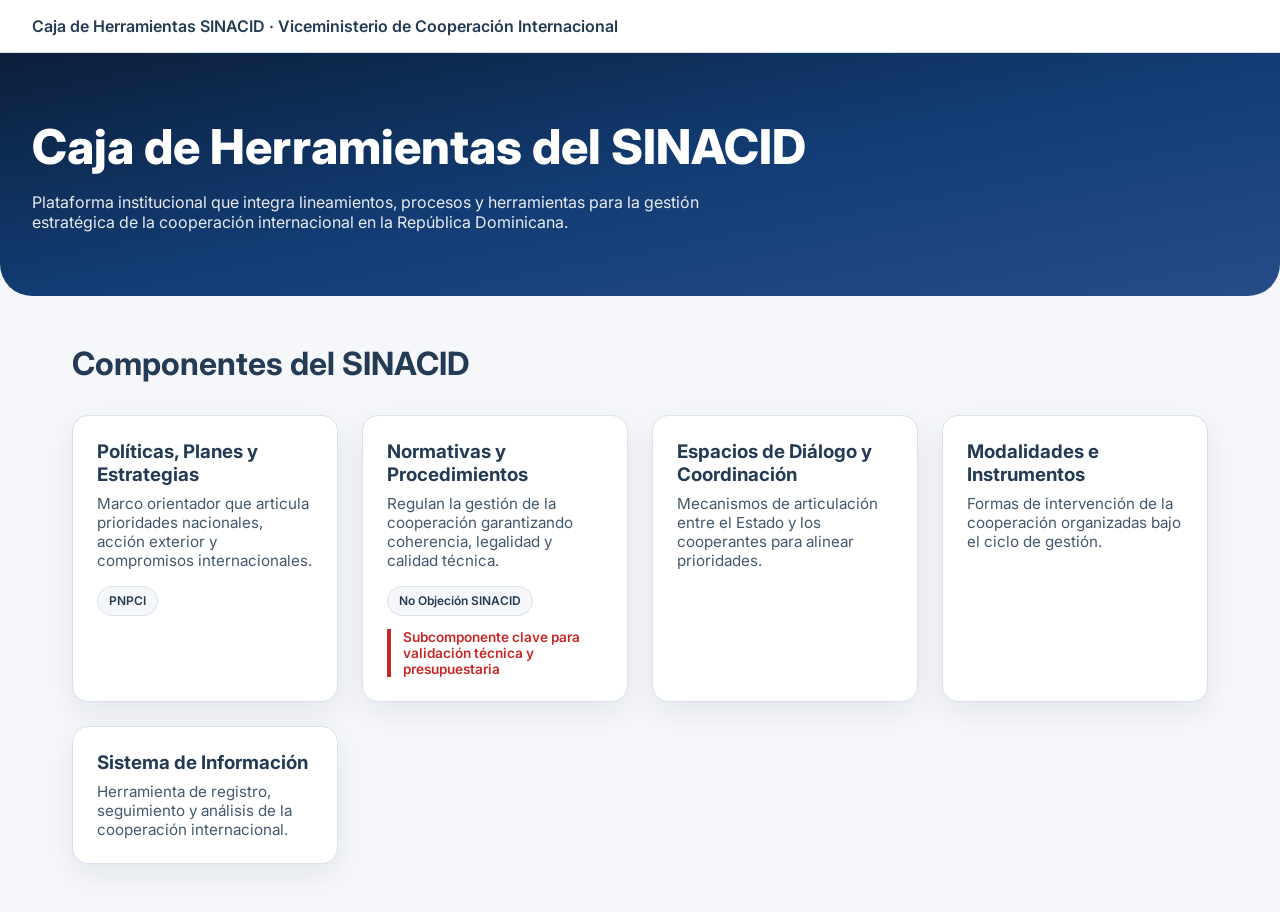
==== commit 26d09691: "Update index.html" ====
--- a/index.html
+++ b/index.html
@@ -1,13 +1,202 @@
 <!doctype html>
-<html lang="en">
-  <head>
-    <meta charset="UTF-8" />
-    <meta name="viewport" content="width=device-width, initial-scale=1.0" />
-    <title>Caja de Herramientas SINACID</title>
-    <script type="module" crossorigin src="./assets/index-BgiwZZuP.js"></script>
-    <link rel="stylesheet" crossorigin href="./assets/index-CDowHrAT.css">
-  </head>
-  <body>
-    <div id="root"></div>
-  </body>
+<html lang="es">
+<head>
+  <meta charset="UTF-8" />
+  <meta name="viewport" content="width=device-width, initial-scale=1.0" />
+
+  <title>Caja de Herramientas SINACID</title>
+
+  <!-- Tipografía -->
+  <link href="https://fonts.googleapis.com/css2?family=Inter:wght@400;500;600;700;800&display=swap" rel="stylesheet">
+
+  <style>
+    :root {
+      --navy: #0B1F3A;
+      --blue: #123C73;
+      --red: #C62828;
+      --soft: #F5F7FA;
+      --line: #D9E2EC;
+      --text: #243B53;
+      --white: #FFFFFF;
+
+      --gradient: linear-gradient(to bottom right, #0B1F3A, #123C73, #274C87);
+
+      --shadow: 0 10px 30px rgba(11,31,58,0.08);
+
+      --radius-card: 1rem;
+      --radius-block: 1.5rem;
+    }
+
+    * {
+      margin: 0;
+      padding: 0;
+      box-sizing: border-box;
+      font-family: 'Inter', sans-serif;
+    }
+
+    body {
+      background: var(--soft);
+      color: var(--text);
+    }
+
+    header {
+      background: var(--white);
+      border-bottom: 1px solid var(--line);
+      padding: 1rem 2rem;
+      font-weight: 600;
+    }
+
+    .hero {
+      background: var(--gradient);
+      color: white;
+      padding: 4rem 2rem;
+      border-radius: 0 0 2rem 2rem;
+    }
+
+    .hero h1 {
+      font-size: 3rem;
+      font-weight: 800;
+      margin-bottom: 1rem;
+    }
+
+    .hero p {
+      max-width: 700px;
+      opacity: 0.9;
+    }
+
+    .container {
+      padding: 3rem 2rem;
+      max-width: 1200px;
+      margin: auto;
+    }
+
+    .section-title {
+      font-size: 2rem;
+      font-weight: 700;
+      margin-bottom: 2rem;
+    }
+
+    .grid {
+      display: grid;
+      grid-template-columns: repeat(auto-fit, minmax(260px, 1fr));
+      gap: 1.5rem;
+    }
+
+    .card {
+      background: white;
+      padding: 1.5rem;
+      border-radius: var(--radius-card);
+      box-shadow: var(--shadow);
+      border: 1px solid var(--line);
+      transition: transform 0.2s ease;
+    }
+
+    .card:hover {
+      transform: translateY(-4px);
+    }
+
+    .card h3 {
+      font-weight: 700;
+      margin-bottom: 0.5rem;
+    }
+
+    .card p {
+      font-size: 0.95rem;
+      opacity: 0.85;
+    }
+
+    .subcards {
+      margin-top: 1rem;
+      display: flex;
+      gap: 0.5rem;
+      flex-wrap: wrap;
+    }
+
+    .badge {
+      background: var(--soft);
+      border: 1px solid var(--line);
+      padding: 0.4rem 0.7rem;
+      border-radius: 999px;
+      font-size: 0.75rem;
+      font-weight: 600;
+    }
+
+    .highlight {
+      border-left: 4px solid var(--red);
+      padding-left: 0.75rem;
+      margin-top: 0.8rem;
+      font-size: 0.85rem;
+      color: var(--red);
+      font-weight: 600;
+    }
+
+  </style>
+</head>
+
+<body>
+
+<header>
+  Caja de Herramientas SINACID · Viceministerio de Cooperación Internacional
+</header>
+
+<section class="hero">
+  <h1>Caja de Herramientas del SINACID</h1>
+  <p>
+    Plataforma institucional que integra lineamientos, procesos y herramientas para la gestión estratégica de la cooperación internacional en la República Dominicana.
+  </p>
+</section>
+
+<div class="container">
+
+  <h2 class="section-title">Componentes del SINACID</h2>
+
+  <div class="grid">
+
+    <!-- Políticas -->
+    <div class="card">
+      <h3>Políticas, Planes y Estrategias</h3>
+      <p>Marco orientador que articula prioridades nacionales, acción exterior y compromisos internacionales.</p>
+
+      <div class="subcards">
+        <span class="badge">PNPCI</span>
+      </div>
+    </div>
+
+    <!-- Normas -->
+    <div class="card">
+      <h3>Normativas y Procedimientos</h3>
+      <p>Regulan la gestión de la cooperación garantizando coherencia, legalidad y calidad técnica.</p>
+
+      <div class="subcards">
+        <span class="badge">No Objeción SINACID</span>
+      </div>
+
+      <div class="highlight">
+        Subcomponente clave para validación técnica y presupuestaria
+      </div>
+    </div>
+
+    <!-- Espacios -->
+    <div class="card">
+      <h3>Espacios de Diálogo y Coordinación</h3>
+      <p>Mecanismos de articulación entre el Estado y los cooperantes para alinear prioridades.</p>
+    </div>
+
+    <!-- Instrumentos -->
+    <div class="card">
+      <h3>Modalidades e Instrumentos</h3>
+      <p>Formas de intervención de la cooperación organizadas bajo el ciclo de gestión.</p>
+    </div>
+
+    <!-- Sistema -->
+    <div class="card">
+      <h3>Sistema de Información</h3>
+      <p>Herramienta de registro, seguimiento y análisis de la cooperación internacional.</p>
+    </div>
+
+  </div>
+
+</div>
+
+</body>
 </html>
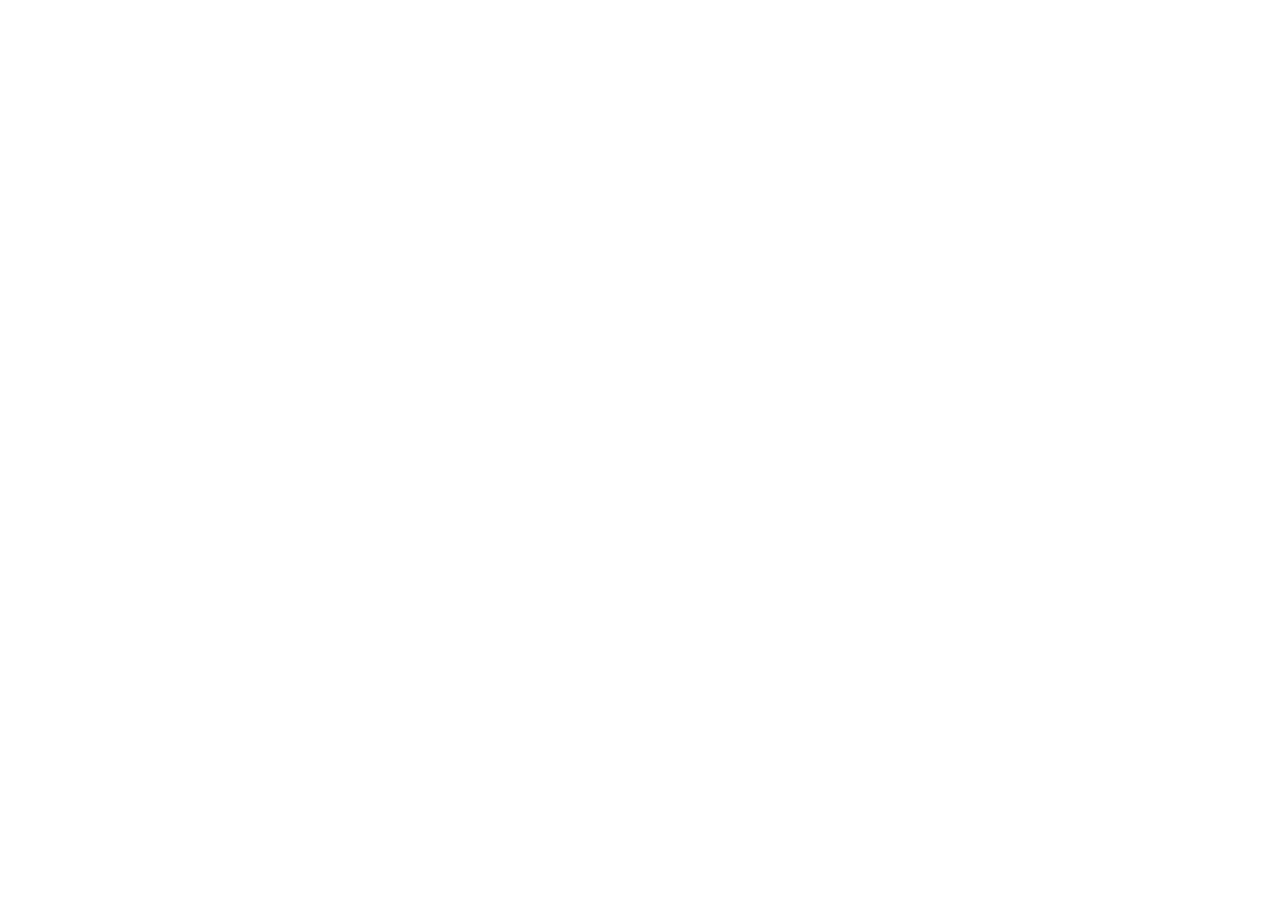
==== commit f11683ed: "Update index.html" ====
--- a/index.html
+++ b/index.html
@@ -1,202 +1,13 @@
-<!doctype html>
-<html lang="es">
-<head>
-  <meta charset="UTF-8" />
-  <meta name="viewport" content="width=device-width, initial-scale=1.0" />
-
-  <title>Caja de Herramientas SINACID</title>
-
-  <!-- Tipografía -->
-  <link href="https://fonts.googleapis.com/css2?family=Inter:wght@400;500;600;700;800&display=swap" rel="stylesheet">
-
-  <style>
-    :root {
-      --navy: #0B1F3A;
-      --blue: #123C73;
-      --red: #C62828;
-      --soft: #F5F7FA;
-      --line: #D9E2EC;
-      --text: #243B53;
-      --white: #FFFFFF;
-
-      --gradient: linear-gradient(to bottom right, #0B1F3A, #123C73, #274C87);
-
-      --shadow: 0 10px 30px rgba(11,31,58,0.08);
-
-      --radius-card: 1rem;
-      --radius-block: 1.5rem;
-    }
-
-    * {
-      margin: 0;
-      padding: 0;
-      box-sizing: border-box;
-      font-family: 'Inter', sans-serif;
-    }
-
-    body {
-      background: var(--soft);
-      color: var(--text);
-    }
-
-    header {
-      background: var(--white);
-      border-bottom: 1px solid var(--line);
-      padding: 1rem 2rem;
-      font-weight: 600;
-    }
-
-    .hero {
-      background: var(--gradient);
-      color: white;
-      padding: 4rem 2rem;
-      border-radius: 0 0 2rem 2rem;
-    }
-
-    .hero h1 {
-      font-size: 3rem;
-      font-weight: 800;
-      margin-bottom: 1rem;
-    }
-
-    .hero p {
-      max-width: 700px;
-      opacity: 0.9;
-    }
-
-    .container {
-      padding: 3rem 2rem;
-      max-width: 1200px;
-      margin: auto;
-    }
-
-    .section-title {
-      font-size: 2rem;
-      font-weight: 700;
-      margin-bottom: 2rem;
-    }
-
-    .grid {
-      display: grid;
-      grid-template-columns: repeat(auto-fit, minmax(260px, 1fr));
-      gap: 1.5rem;
-    }
-
-    .card {
-      background: white;
-      padding: 1.5rem;
-      border-radius: var(--radius-card);
-      box-shadow: var(--shadow);
-      border: 1px solid var(--line);
-      transition: transform 0.2s ease;
-    }
-
-    .card:hover {
-      transform: translateY(-4px);
-    }
-
-    .card h3 {
-      font-weight: 700;
-      margin-bottom: 0.5rem;
-    }
-
-    .card p {
-      font-size: 0.95rem;
-      opacity: 0.85;
-    }
-
-    .subcards {
-      margin-top: 1rem;
-      display: flex;
-      gap: 0.5rem;
-      flex-wrap: wrap;
-    }
-
-    .badge {
-      background: var(--soft);
-      border: 1px solid var(--line);
-      padding: 0.4rem 0.7rem;
-      border-radius: 999px;
-      font-size: 0.75rem;
-      font-weight: 600;
-    }
-
-    .highlight {
-      border-left: 4px solid var(--red);
-      padding-left: 0.75rem;
-      margin-top: 0.8rem;
-      font-size: 0.85rem;
-      color: var(--red);
-      font-weight: 600;
-    }
-
-  </style>
-</head>
-
-<body>
-
-<header>
-  Caja de Herramientas SINACID · Viceministerio de Cooperación Internacional
-</header>
-
-<section class="hero">
-  <h1>Caja de Herramientas del SINACID</h1>
-  <p>
-    Plataforma institucional que integra lineamientos, procesos y herramientas para la gestión estratégica de la cooperación internacional en la República Dominicana.
-  </p>
-</section>
-
-<div class="container">
-
-  <h2 class="section-title">Componentes del SINACID</h2>
-
-  <div class="grid">
-
-    <!-- Políticas -->
-    <div class="card">
-      <h3>Políticas, Planes y Estrategias</h3>
-      <p>Marco orientador que articula prioridades nacionales, acción exterior y compromisos internacionales.</p>
-
-      <div class="subcards">
-        <span class="badge">PNPCI</span>
-      </div>
-    </div>
-
-    <!-- Normas -->
-    <div class="card">
-      <h3>Normativas y Procedimientos</h3>
-      <p>Regulan la gestión de la cooperación garantizando coherencia, legalidad y calidad técnica.</p>
-
-      <div class="subcards">
-        <span class="badge">No Objeción SINACID</span>
-      </div>
-
-      <div class="highlight">
-        Subcomponente clave para validación técnica y presupuestaria
-      </div>
-    </div>
-
-    <!-- Espacios -->
-    <div class="card">
-      <h3>Espacios de Diálogo y Coordinación</h3>
-      <p>Mecanismos de articulación entre el Estado y los cooperantes para alinear prioridades.</p>
-    </div>
-
-    <!-- Instrumentos -->
-    <div class="card">
-      <h3>Modalidades e Instrumentos</h3>
-      <p>Formas de intervención de la cooperación organizadas bajo el ciclo de gestión.</p>
-    </div>
-
-    <!-- Sistema -->
-    <div class="card">
-      <h3>Sistema de Información</h3>
-      <p>Herramienta de registro, seguimiento y análisis de la cooperación internacional.</p>
-    </div>
-
+<!doctype html> 
+<html lang="en"> 
+  <head> 
+    <meta charset="UTF-8" />
+    <meta name="viewport" content="width=device-width, initial-scale=1.0" />
+    <title>Caja de Herramientas SINACID</title> 
+    <script type="module" crossorigin src="./assets/index-BooE5vtt.js"></script>
+    <link rel="stylesheet" crossorigin href="./assets/index-CcqNvLx7.css"> 
+  </head> <body>
+    <div id="root">
   </div>
-
-</div>
-
-</body>
+  </body> 
 </html>
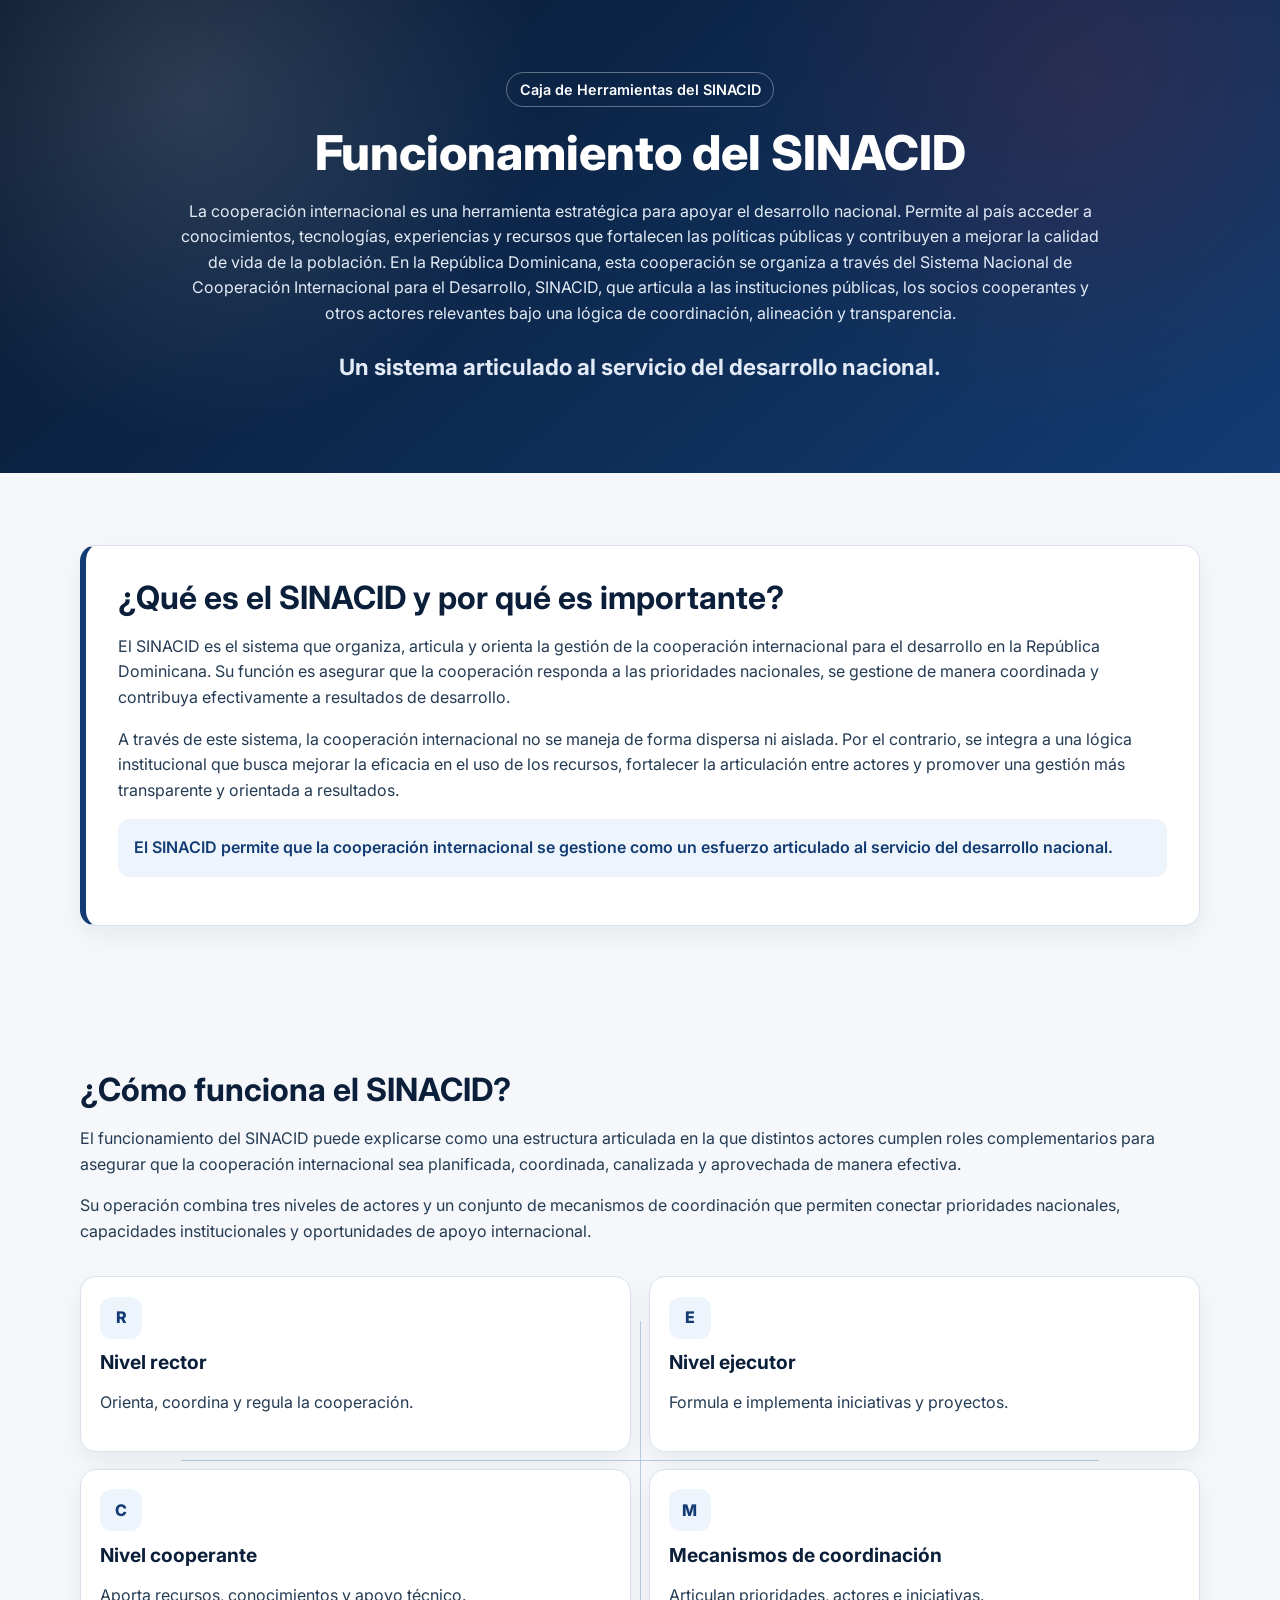
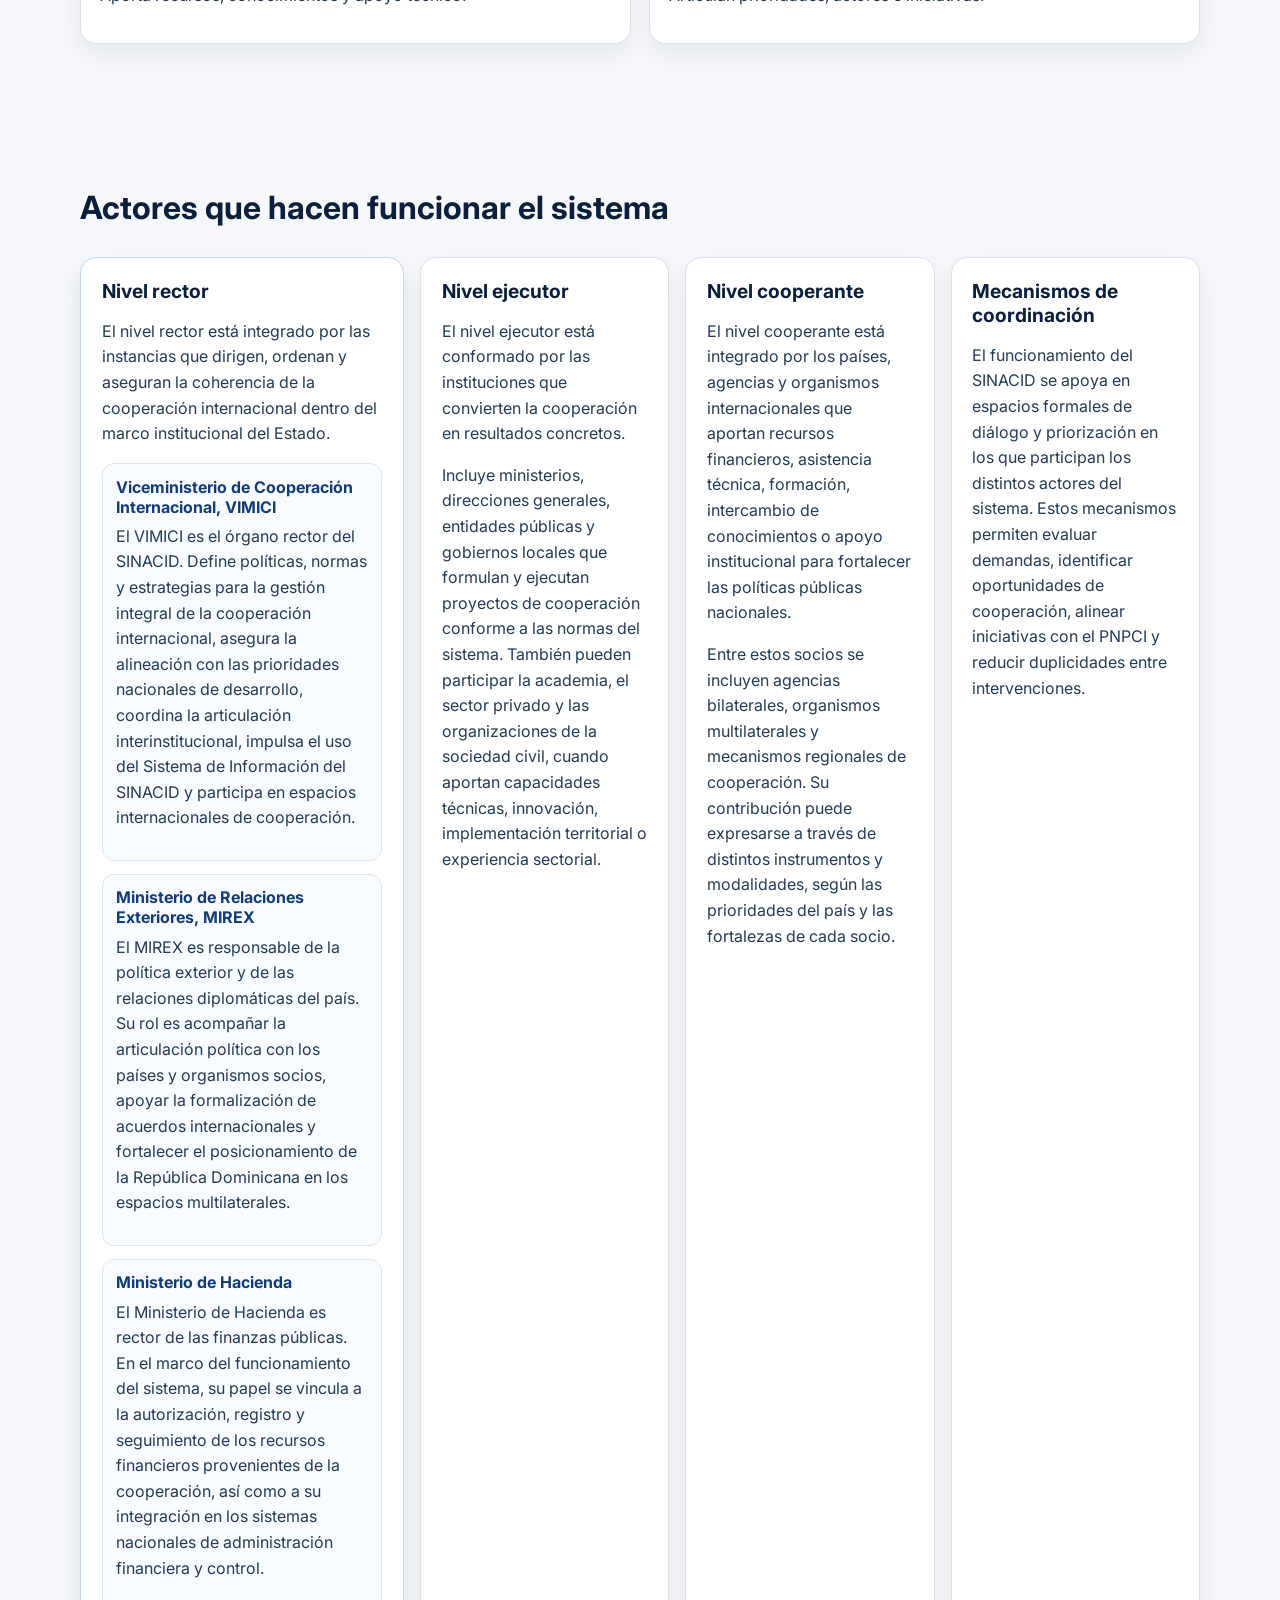
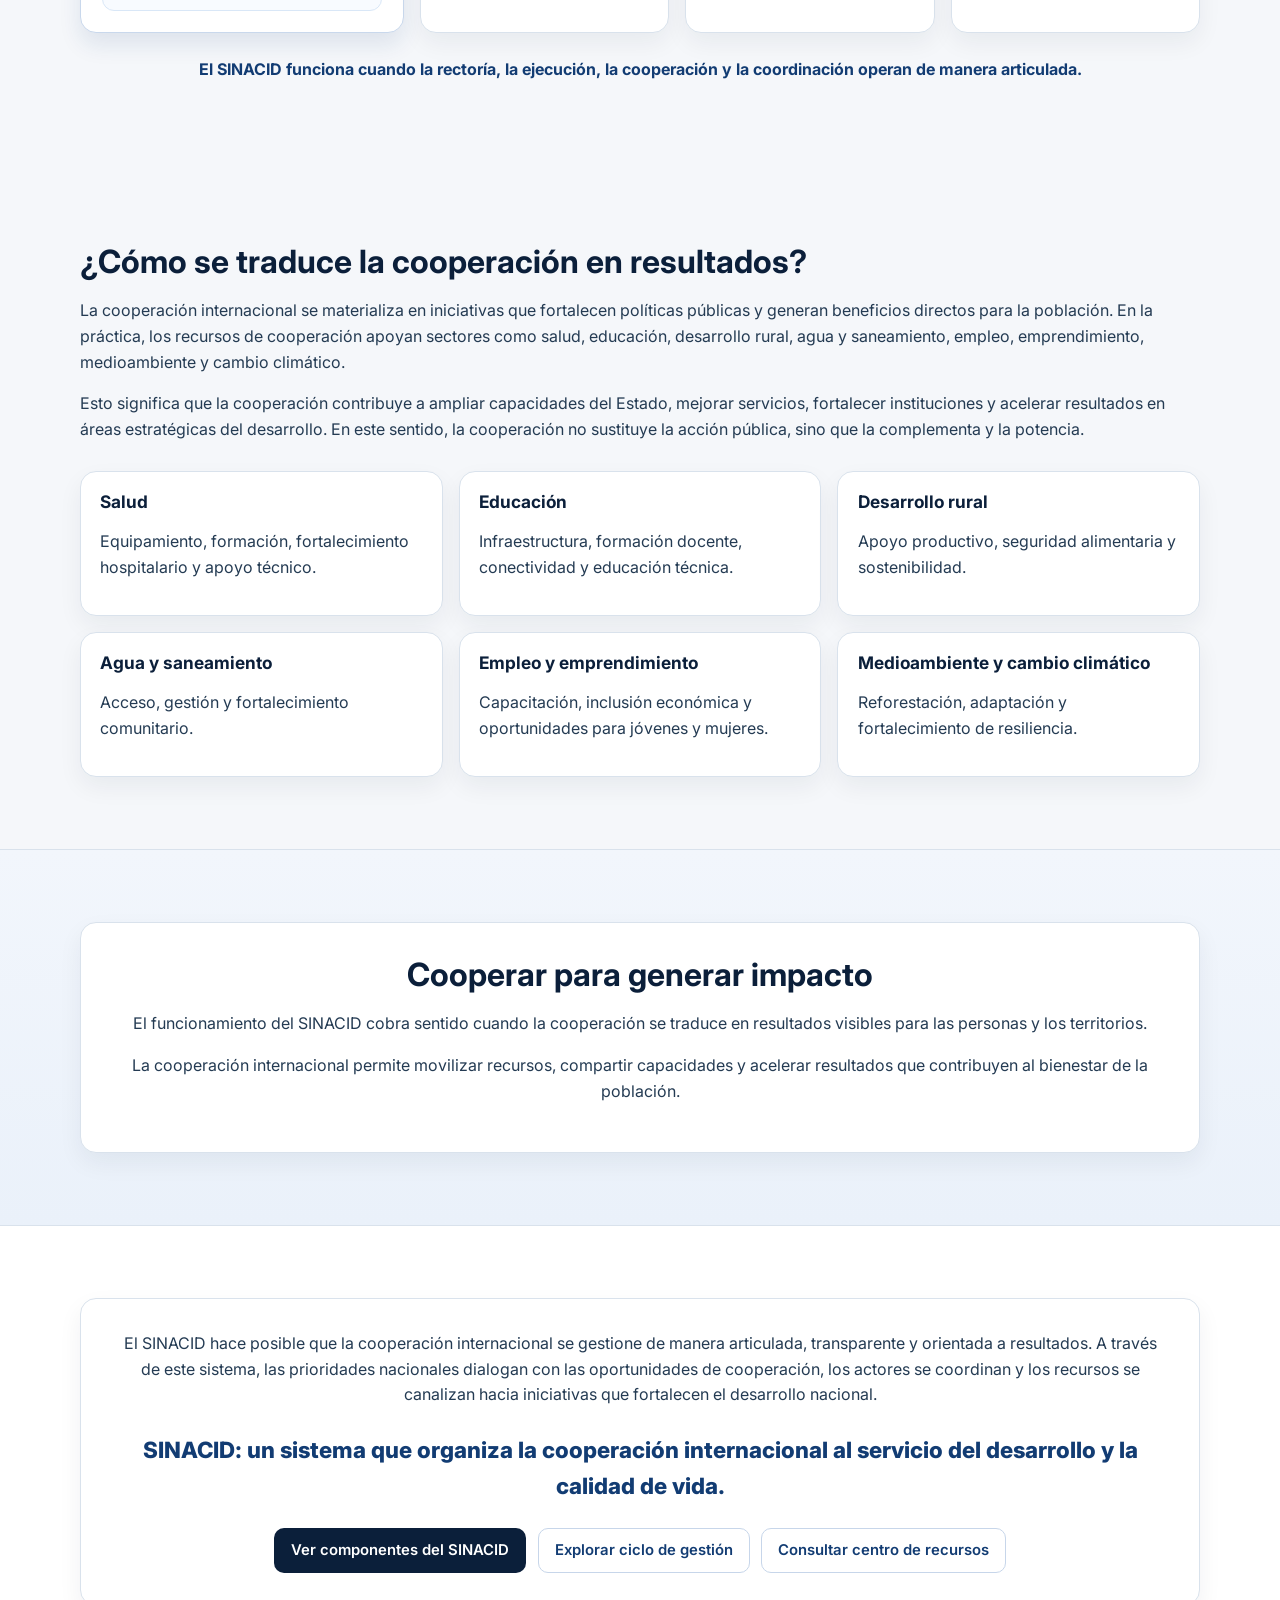
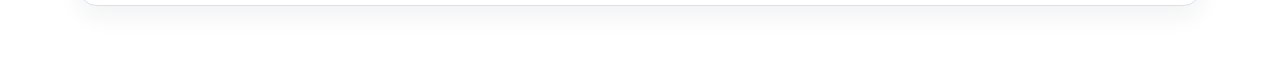
==== commit ac034395: "Diseña sección institucional de Funcionamiento del SINACID" ====
--- a/index.html
+++ b/index.html
@@ -1,13 +1,391 @@
-<!doctype html> 
-<html lang="en"> 
-  <head> 
+<!doctype html>
+<html lang="es">
+  <head>
     <meta charset="UTF-8" />
     <meta name="viewport" content="width=device-width, initial-scale=1.0" />
-    <title>Caja de Herramientas SINACID</title> 
-    <script type="module" crossorigin src="./assets/index-BooE5vtt.js"></script>
-    <link rel="stylesheet" crossorigin href="./assets/index-CcqNvLx7.css"> 
-  </head> <body>
-    <div id="root">
-  </div>
-  </body> 
+    <title>Caja de Herramientas del SINACID | Funcionamiento del SINACID</title>
+    <link rel="preconnect" href="https://fonts.googleapis.com" />
+    <link rel="preconnect" href="https://fonts.gstatic.com" crossorigin />
+    <link
+      href="https://fonts.googleapis.com/css2?family=Inter:wght@400;500;600;700;800&display=swap"
+      rel="stylesheet"
+    />
+    <style>
+      :root {
+        --navy: #0b1f3a;
+        --blue: #123c73;
+        --red: #c62828;
+        --bg: #f5f7fa;
+        --border: #d9e2ec;
+        --text: #243b53;
+        --white: #ffffff;
+      }
+
+      * { box-sizing: border-box; }
+      body {
+        margin: 0;
+        font-family: Inter, "Open Sans", system-ui, sans-serif;
+        color: var(--text);
+        background: var(--bg);
+        line-height: 1.6;
+      }
+
+      .container {
+        width: min(1120px, calc(100% - 3rem));
+        margin: 0 auto;
+      }
+
+      section { padding: 4.5rem 0; }
+      h1, h2, h3, h4 { margin: 0 0 1rem; line-height: 1.25; }
+      h1 { font-size: clamp(2rem, 4vw, 3rem); font-weight: 800; color: var(--white); }
+      h2 { font-size: clamp(1.6rem, 2.5vw, 2.2rem); color: var(--navy); }
+      h3 { font-size: 1.2rem; color: var(--navy); }
+      p { margin: 0 0 1rem; }
+
+      .hero {
+        color: var(--white);
+        background:
+          radial-gradient(circle at 15% 20%, rgba(255, 255, 255, 0.14), transparent 30%),
+          radial-gradient(circle at 85% 18%, rgba(198, 40, 40, 0.15), transparent 30%),
+          linear-gradient(140deg, #08172c, #123c73);
+      }
+
+      .hero-inner { max-width: 920px; text-align: center; margin: 0 auto; }
+      .hero p { color: #e3ebf6; }
+      .eyebrow {
+        display: inline-block;
+        border: 1px solid rgba(255, 255, 255, 0.35);
+        border-radius: 999px;
+        padding: 0.3rem 0.8rem;
+        margin-bottom: 1rem;
+        font-weight: 600;
+        font-size: 0.9rem;
+      }
+      .hero-subtitle {
+        margin-top: 1.4rem;
+        color: var(--white);
+        font-weight: 700;
+        font-size: clamp(1.05rem, 2.2vw, 1.4rem);
+      }
+
+      .card {
+        background: var(--white);
+        border: 1px solid var(--border);
+        border-radius: 16px;
+        box-shadow: 0 10px 24px rgba(11, 31, 58, 0.06);
+      }
+
+      .intro-card {
+        padding: 2rem;
+        border-left: 6px solid var(--blue);
+      }
+      .quote {
+        margin-top: 1rem;
+        padding: 1rem;
+        border-radius: 12px;
+        background: #eef4fb;
+        color: var(--blue);
+        font-weight: 600;
+      }
+
+      .diagram-grid {
+        margin-top: 2rem;
+        display: grid;
+        grid-template-columns: repeat(2, minmax(0, 1fr));
+        gap: 1.1rem;
+        position: relative;
+      }
+
+      .diagram-grid::before,
+      .diagram-grid::after {
+        content: "";
+        position: absolute;
+        background: #b9cbe1;
+        z-index: 0;
+      }
+      .diagram-grid::before { left: 50%; top: 12%; bottom: 12%; width: 1px; }
+      .diagram-grid::after { top: 50%; left: 9%; right: 9%; height: 1px; }
+
+      .diagram-item {
+        position: relative;
+        z-index: 1;
+        padding: 1.2rem;
+      }
+      .icon {
+        width: 42px;
+        height: 42px;
+        border-radius: 12px;
+        background: #eef4fb;
+        display: grid;
+        place-items: center;
+        color: var(--blue);
+        font-weight: 800;
+        margin-bottom: 0.7rem;
+      }
+
+      .actors-grid,
+      .sector-grid {
+        margin-top: 1.8rem;
+        display: grid;
+        gap: 1rem;
+      }
+
+      .actors-grid { grid-template-columns: 1.3fr 1fr 1fr 1fr; }
+      .actor-card { padding: 1.3rem; }
+      .actor-card.rector {
+        border: 1px solid #c9d8ec;
+        box-shadow: 0 12px 22px rgba(18, 60, 115, 0.1);
+      }
+      .subcard {
+        margin-top: 0.8rem;
+        background: #f8fbff;
+        border: 1px solid #d9e7f7;
+        border-radius: 12px;
+        padding: 0.8rem;
+      }
+      .subcard h4 { margin-bottom: 0.45rem; font-size: 1rem; color: var(--blue); }
+      .highlight {
+        margin-top: 1.5rem;
+        text-align: center;
+        color: var(--blue);
+        font-weight: 700;
+      }
+
+      .sector-grid { grid-template-columns: repeat(3, minmax(0, 1fr)); }
+      .sector-card { padding: 1.2rem; }
+      .sector-card h3 { font-size: 1.08rem; }
+
+      .impact {
+        background: linear-gradient(180deg, #f2f6fc, #eaf1fa);
+        border-top: 1px solid #d9e2ec;
+        border-bottom: 1px solid #d9e2ec;
+      }
+      .impact .card { padding: 2rem; text-align: center; }
+
+      .final {
+        background: #ffffff;
+      }
+
+      .final-box {
+        padding: 2rem;
+        text-align: center;
+      }
+      .final-phrase {
+        margin: 1.5rem 0;
+        color: var(--blue);
+        font-weight: 800;
+        font-size: clamp(1.05rem, 2vw, 1.4rem);
+      }
+      .button-row {
+        display: flex;
+        justify-content: center;
+        flex-wrap: wrap;
+        gap: 0.7rem;
+      }
+      .button-row a {
+        text-decoration: none;
+        background: var(--navy);
+        color: var(--white);
+        padding: 0.62rem 1rem;
+        border-radius: 10px;
+        border: 1px solid transparent;
+        font-weight: 600;
+        font-size: 0.93rem;
+      }
+      .button-row a.secondary {
+        background: #fff;
+        color: var(--blue);
+        border-color: #c7d6ea;
+      }
+
+      @media (max-width: 1080px) {
+        .actors-grid { grid-template-columns: 1fr 1fr; }
+      }
+
+      @media (max-width: 760px) {
+        section { padding: 3.5rem 0; }
+        .container { width: min(1120px, calc(100% - 1.4rem)); }
+        .diagram-grid,
+        .sector-grid,
+        .actors-grid { grid-template-columns: 1fr; }
+        .diagram-grid::before,
+        .diagram-grid::after { display: none; }
+      }
+    </style>
+  </head>
+  <body>
+    <section class="hero">
+      <div class="container hero-inner">
+        <span class="eyebrow">Caja de Herramientas del SINACID</span>
+        <h1>Funcionamiento del SINACID</h1>
+        <p>
+          La cooperación internacional es una herramienta estratégica para apoyar el desarrollo nacional. Permite al país acceder a conocimientos, tecnologías, experiencias y recursos que fortalecen las políticas públicas y contribuyen a mejorar la calidad de vida de la población. En la República Dominicana, esta cooperación se organiza a través del Sistema Nacional de Cooperación Internacional para el Desarrollo, SINACID, que articula a las instituciones públicas, los socios cooperantes y otros actores relevantes bajo una lógica de coordinación, alineación y transparencia.
+        </p>
+        <p class="hero-subtitle">Un sistema articulado al servicio del desarrollo nacional.</p>
+      </div>
+    </section>
+
+    <section>
+      <div class="container">
+        <div class="card intro-card">
+          <h2>¿Qué es el SINACID y por qué es importante?</h2>
+          <p>
+            El SINACID es el sistema que organiza, articula y orienta la gestión de la cooperación internacional para el desarrollo en la República Dominicana. Su función es asegurar que la cooperación responda a las prioridades nacionales, se gestione de manera coordinada y contribuya efectivamente a resultados de desarrollo.
+          </p>
+          <p>
+            A través de este sistema, la cooperación internacional no se maneja de forma dispersa ni aislada. Por el contrario, se integra a una lógica institucional que busca mejorar la eficacia en el uso de los recursos, fortalecer la articulación entre actores y promover una gestión más transparente y orientada a resultados.
+          </p>
+          <p class="quote">El SINACID permite que la cooperación internacional se gestione como un esfuerzo articulado al servicio del desarrollo nacional.</p>
+        </div>
+      </div>
+    </section>
+
+    <section>
+      <div class="container">
+        <h2>¿Cómo funciona el SINACID?</h2>
+        <p>
+          El funcionamiento del SINACID puede explicarse como una estructura articulada en la que distintos actores cumplen roles complementarios para asegurar que la cooperación internacional sea planificada, coordinada, canalizada y aprovechada de manera efectiva.
+        </p>
+        <p>
+          Su operación combina tres niveles de actores y un conjunto de mecanismos de coordinación que permiten conectar prioridades nacionales, capacidades institucionales y oportunidades de apoyo internacional.
+        </p>
+
+        <div class="diagram-grid">
+          <article class="card diagram-item">
+            <div class="icon">R</div>
+            <h3>Nivel rector</h3>
+            <p>Orienta, coordina y regula la cooperación.</p>
+          </article>
+          <article class="card diagram-item">
+            <div class="icon">E</div>
+            <h3>Nivel ejecutor</h3>
+            <p>Formula e implementa iniciativas y proyectos.</p>
+          </article>
+          <article class="card diagram-item">
+            <div class="icon">C</div>
+            <h3>Nivel cooperante</h3>
+            <p>Aporta recursos, conocimientos y apoyo técnico.</p>
+          </article>
+          <article class="card diagram-item">
+            <div class="icon">M</div>
+            <h3>Mecanismos de coordinación</h3>
+            <p>Articulan prioridades, actores e iniciativas.</p>
+          </article>
+        </div>
+      </div>
+    </section>
+
+    <section>
+      <div class="container">
+        <h2>Actores que hacen funcionar el sistema</h2>
+        <div class="actors-grid">
+          <article class="card actor-card rector">
+            <h3>Nivel rector</h3>
+            <p>
+              El nivel rector está integrado por las instancias que dirigen, ordenan y aseguran la coherencia de la cooperación internacional dentro del marco institucional del Estado.
+            </p>
+            <div class="subcard">
+              <h4>Viceministerio de Cooperación Internacional, VIMICI</h4>
+              <p>
+                El VIMICI es el órgano rector del SINACID. Define políticas, normas y estrategias para la gestión integral de la cooperación internacional, asegura la alineación con las prioridades nacionales de desarrollo, coordina la articulación interinstitucional, impulsa el uso del Sistema de Información del SINACID y participa en espacios internacionales de cooperación.
+              </p>
+            </div>
+            <div class="subcard">
+              <h4>Ministerio de Relaciones Exteriores, MIREX</h4>
+              <p>
+                El MIREX es responsable de la política exterior y de las relaciones diplomáticas del país. Su rol es acompañar la articulación política con los países y organismos socios, apoyar la formalización de acuerdos internacionales y fortalecer el posicionamiento de la República Dominicana en los espacios multilaterales.
+              </p>
+            </div>
+            <div class="subcard">
+              <h4>Ministerio de Hacienda</h4>
+              <p>
+                El Ministerio de Hacienda es rector de las finanzas públicas. En el marco del funcionamiento del sistema, su papel se vincula a la autorización, registro y seguimiento de los recursos financieros provenientes de la cooperación, así como a su integración en los sistemas nacionales de administración financiera y control.
+              </p>
+            </div>
+          </article>
+
+          <article class="card actor-card">
+            <h3>Nivel ejecutor</h3>
+            <p>
+              El nivel ejecutor está conformado por las instituciones que convierten la cooperación en resultados concretos.
+            </p>
+            <p>
+              Incluye ministerios, direcciones generales, entidades públicas y gobiernos locales que formulan y ejecutan proyectos de cooperación conforme a las normas del sistema. También pueden participar la academia, el sector privado y las organizaciones de la sociedad civil, cuando aportan capacidades técnicas, innovación, implementación territorial o experiencia sectorial.
+            </p>
+          </article>
+
+          <article class="card actor-card">
+            <h3>Nivel cooperante</h3>
+            <p>
+              El nivel cooperante está integrado por los países, agencias y organismos internacionales que aportan recursos financieros, asistencia técnica, formación, intercambio de conocimientos o apoyo institucional para fortalecer las políticas públicas nacionales.
+            </p>
+            <p>
+              Entre estos socios se incluyen agencias bilaterales, organismos multilaterales y mecanismos regionales de cooperación. Su contribución puede expresarse a través de distintos instrumentos y modalidades, según las prioridades del país y las fortalezas de cada socio.
+            </p>
+          </article>
+
+          <article class="card actor-card">
+            <h3>Mecanismos de coordinación</h3>
+            <p>
+              El funcionamiento del SINACID se apoya en espacios formales de diálogo y priorización en los que participan los distintos actores del sistema. Estos mecanismos permiten evaluar demandas, identificar oportunidades de cooperación, alinear iniciativas con el PNPCI y reducir duplicidades entre intervenciones.
+            </p>
+          </article>
+        </div>
+        <p class="highlight">El SINACID funciona cuando la rectoría, la ejecución, la cooperación y la coordinación operan de manera articulada.</p>
+      </div>
+    </section>
+
+    <section>
+      <div class="container">
+        <h2>¿Cómo se traduce la cooperación en resultados?</h2>
+        <p>
+          La cooperación internacional se materializa en iniciativas que fortalecen políticas públicas y generan beneficios directos para la población. En la práctica, los recursos de cooperación apoyan sectores como salud, educación, desarrollo rural, agua y saneamiento, empleo, emprendimiento, medioambiente y cambio climático.
+        </p>
+        <p>
+          Esto significa que la cooperación contribuye a ampliar capacidades del Estado, mejorar servicios, fortalecer instituciones y acelerar resultados en áreas estratégicas del desarrollo. En este sentido, la cooperación no sustituye la acción pública, sino que la complementa y la potencia.
+        </p>
+
+        <div class="sector-grid">
+          <article class="card sector-card"><h3>Salud</h3><p>Equipamiento, formación, fortalecimiento hospitalario y apoyo técnico.</p></article>
+          <article class="card sector-card"><h3>Educación</h3><p>Infraestructura, formación docente, conectividad y educación técnica.</p></article>
+          <article class="card sector-card"><h3>Desarrollo rural</h3><p>Apoyo productivo, seguridad alimentaria y sostenibilidad.</p></article>
+          <article class="card sector-card"><h3>Agua y saneamiento</h3><p>Acceso, gestión y fortalecimiento comunitario.</p></article>
+          <article class="card sector-card"><h3>Empleo y emprendimiento</h3><p>Capacitación, inclusión económica y oportunidades para jóvenes y mujeres.</p></article>
+          <article class="card sector-card"><h3>Medioambiente y cambio climático</h3><p>Reforestación, adaptación y fortalecimiento de resiliencia.</p></article>
+        </div>
+      </div>
+    </section>
+
+    <section class="impact">
+      <div class="container">
+        <div class="card">
+          <h2>Cooperar para generar impacto</h2>
+          <p>
+            El funcionamiento del SINACID cobra sentido cuando la cooperación se traduce en resultados visibles para las personas y los territorios.
+          </p>
+          <p>
+            La cooperación internacional permite movilizar recursos, compartir capacidades y acelerar resultados que contribuyen al bienestar de la población.
+          </p>
+        </div>
+      </div>
+    </section>
+
+    <section class="final">
+      <div class="container">
+        <div class="card final-box">
+          <p>
+            El SINACID hace posible que la cooperación internacional se gestione de manera articulada, transparente y orientada a resultados. A través de este sistema, las prioridades nacionales dialogan con las oportunidades de cooperación, los actores se coordinan y los recursos se canalizan hacia iniciativas que fortalecen el desarrollo nacional.
+          </p>
+          <p class="final-phrase">
+            SINACID: un sistema que organiza la cooperación internacional al servicio del desarrollo y la calidad de vida.
+          </p>
+          <div class="button-row">
+            <a href="#">Ver componentes del SINACID</a>
+            <a class="secondary" href="#">Explorar ciclo de gestión</a>
+            <a class="secondary" href="#">Consultar centro de recursos</a>
+          </div>
+        </div>
+      </div>
+    </section>
+  </body>
 </html>
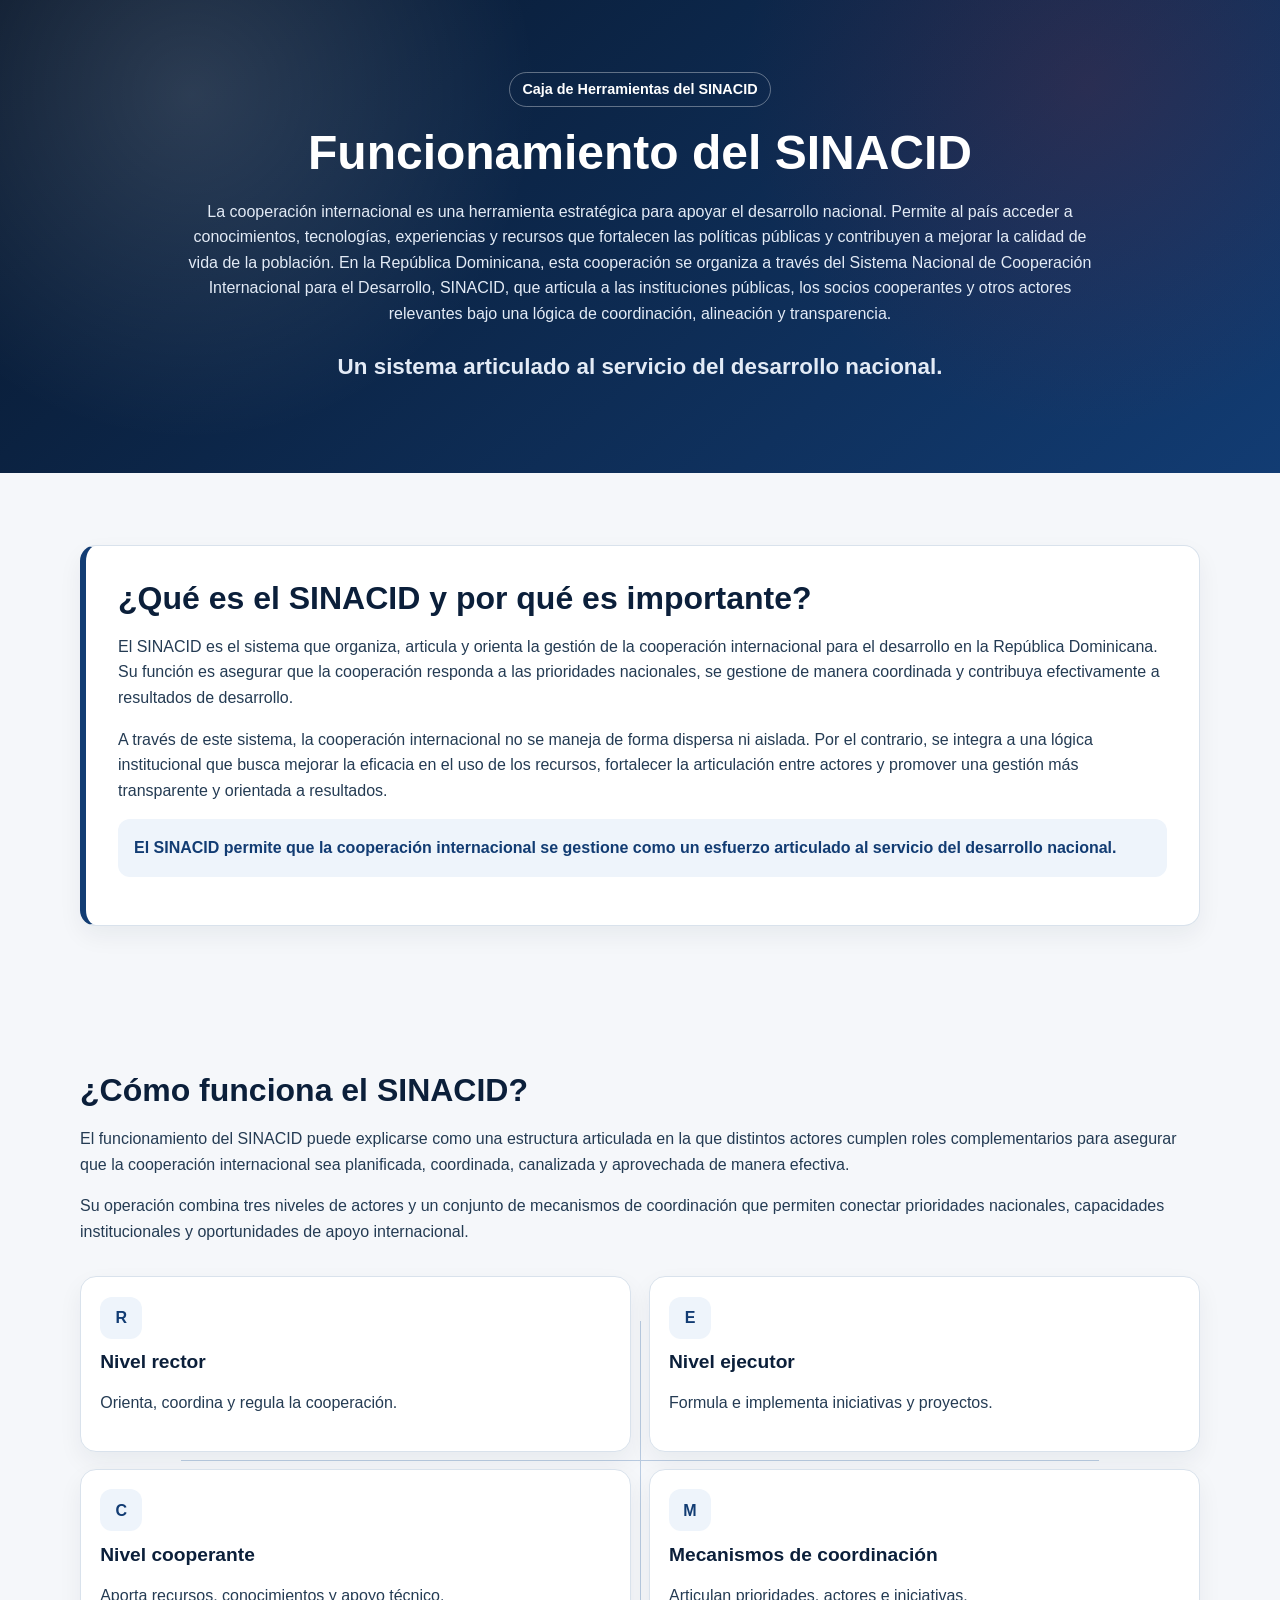
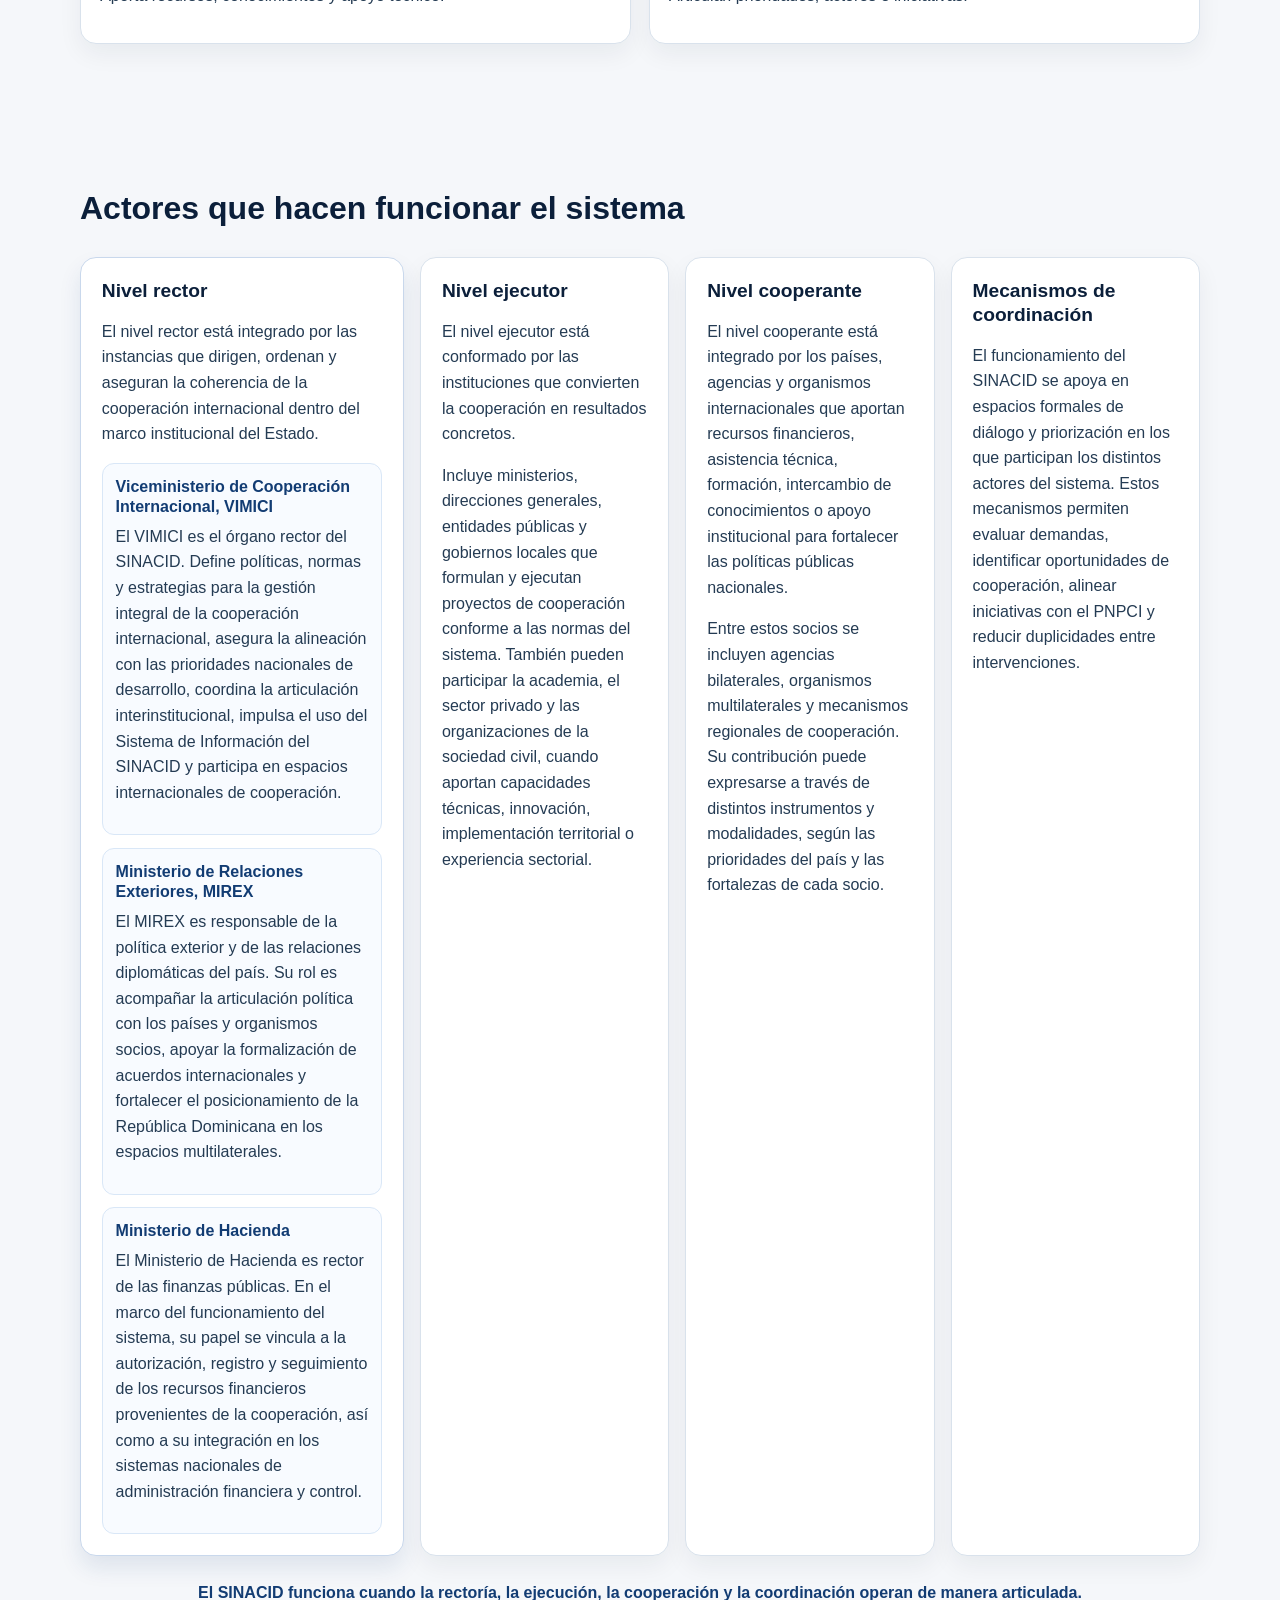
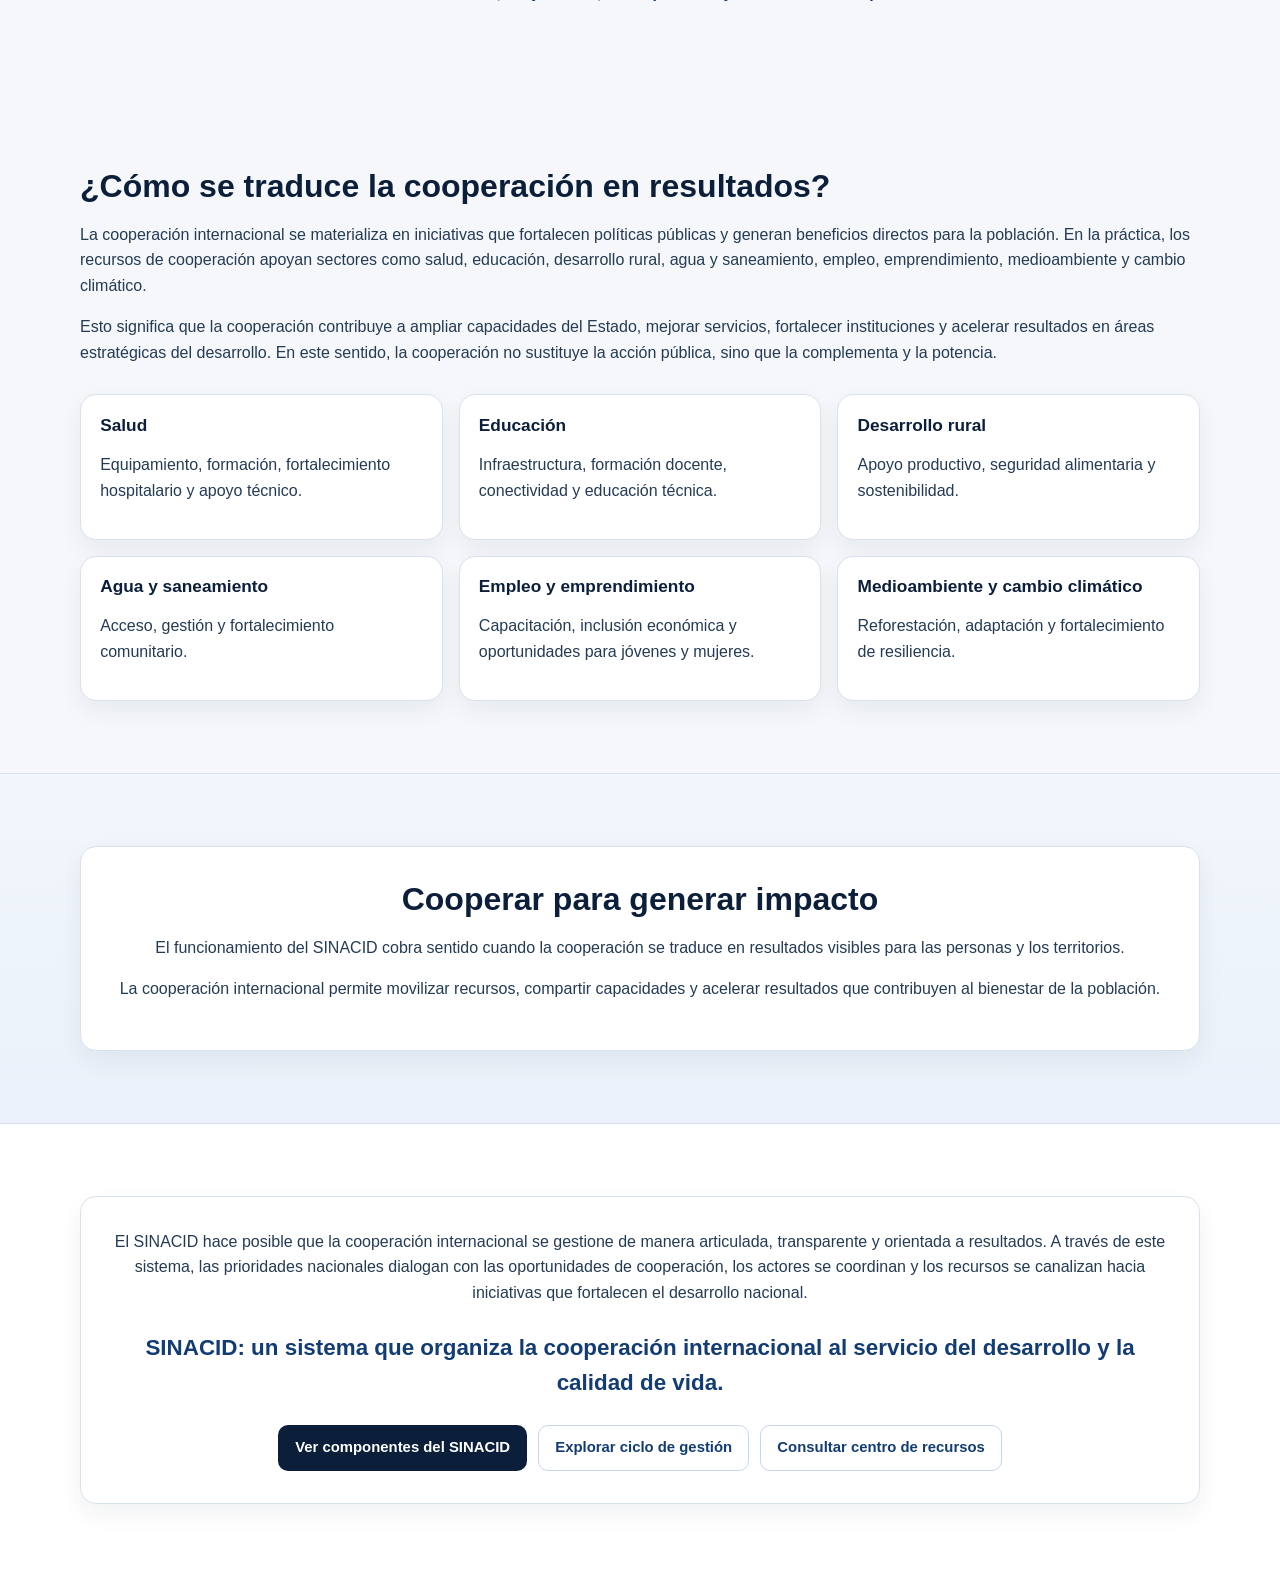
==== commit a2a8fb64: "Ajusta index para cargar sin dependencias externas" ====
--- a/index.html
+++ b/index.html
@@ -4,12 +4,6 @@
     <meta charset="UTF-8" />
     <meta name="viewport" content="width=device-width, initial-scale=1.0" />
     <title>Caja de Herramientas del SINACID | Funcionamiento del SINACID</title>
-    <link rel="preconnect" href="https://fonts.googleapis.com" />
-    <link rel="preconnect" href="https://fonts.gstatic.com" crossorigin />
-    <link
-      href="https://fonts.googleapis.com/css2?family=Inter:wght@400;500;600;700;800&display=swap"
-      rel="stylesheet"
-    />
     <style>
       :root {
         --navy: #0b1f3a;
@@ -24,7 +18,7 @@
       * { box-sizing: border-box; }
       body {
         margin: 0;
-        font-family: Inter, "Open Sans", system-ui, sans-serif;
+        font-family: "Open Sans", "Segoe UI", Arial, system-ui, sans-serif;
         color: var(--text);
         background: var(--bg);
         line-height: 1.6;
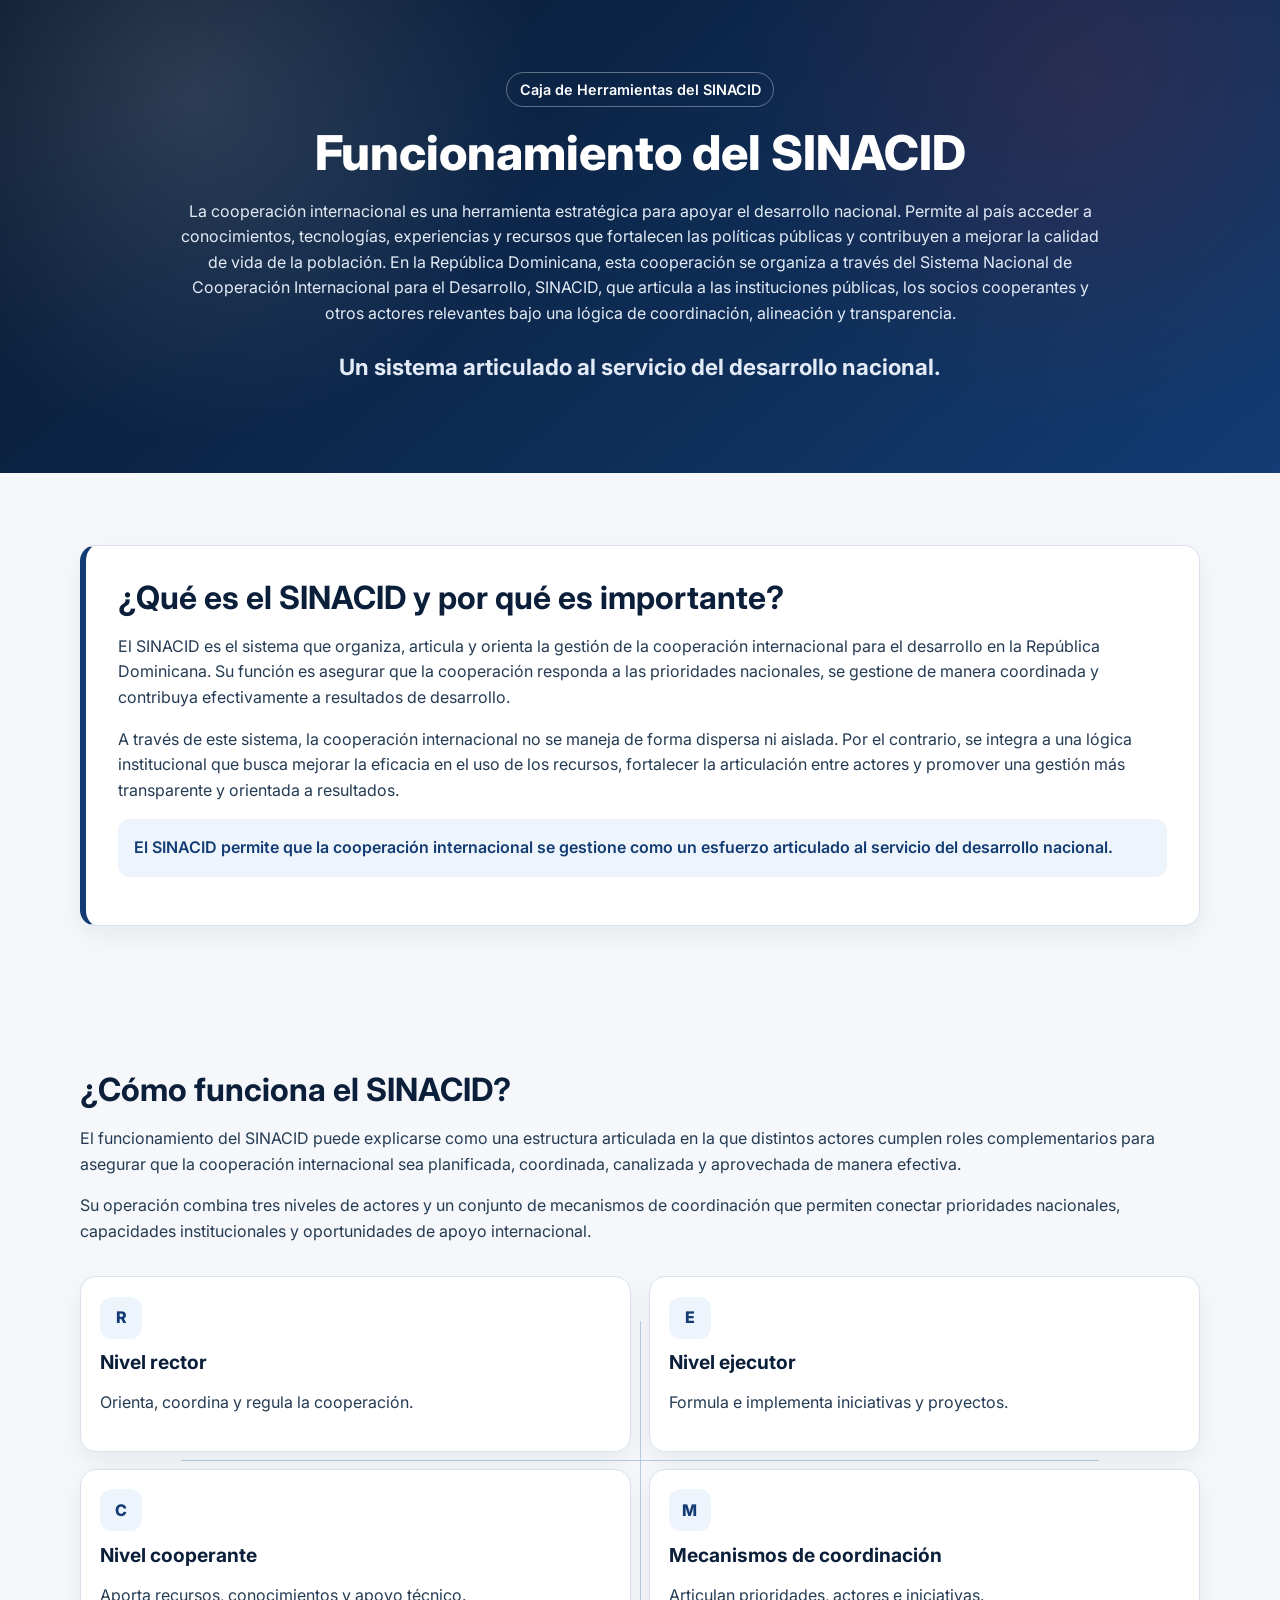
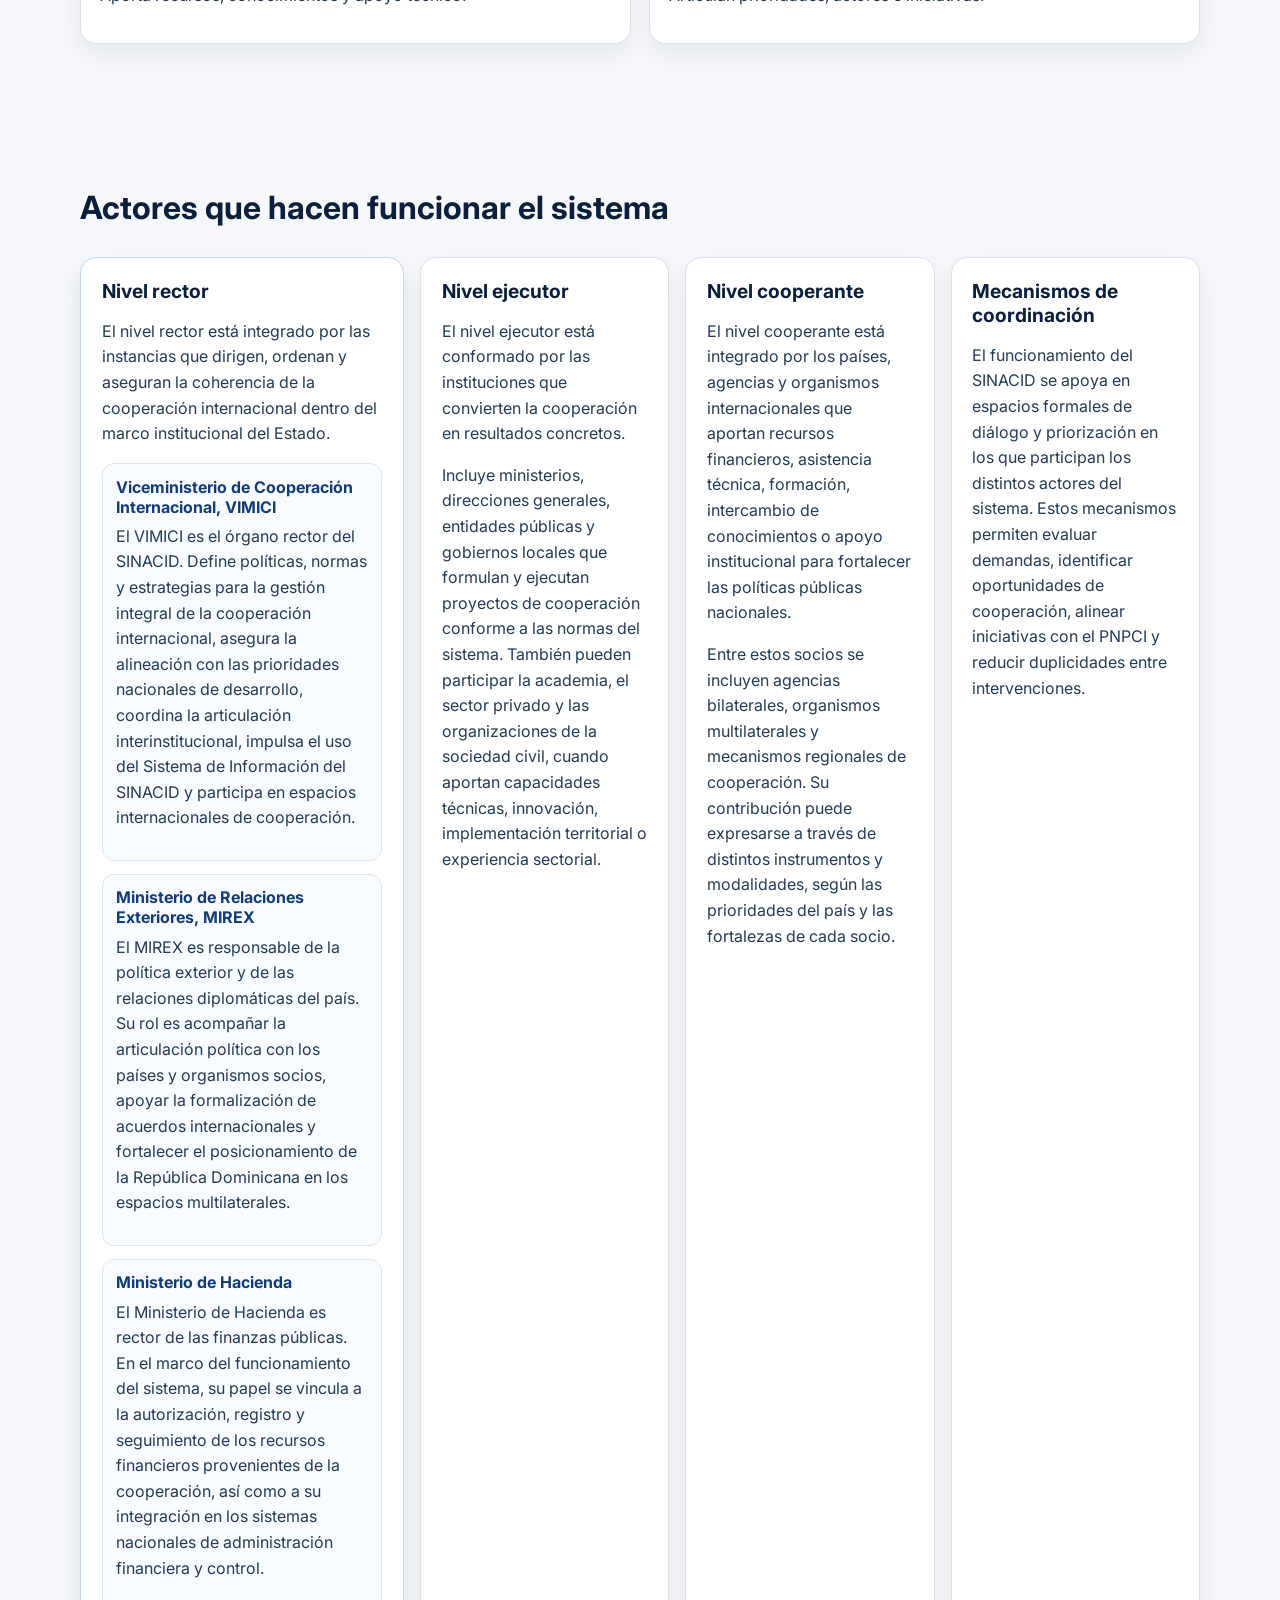
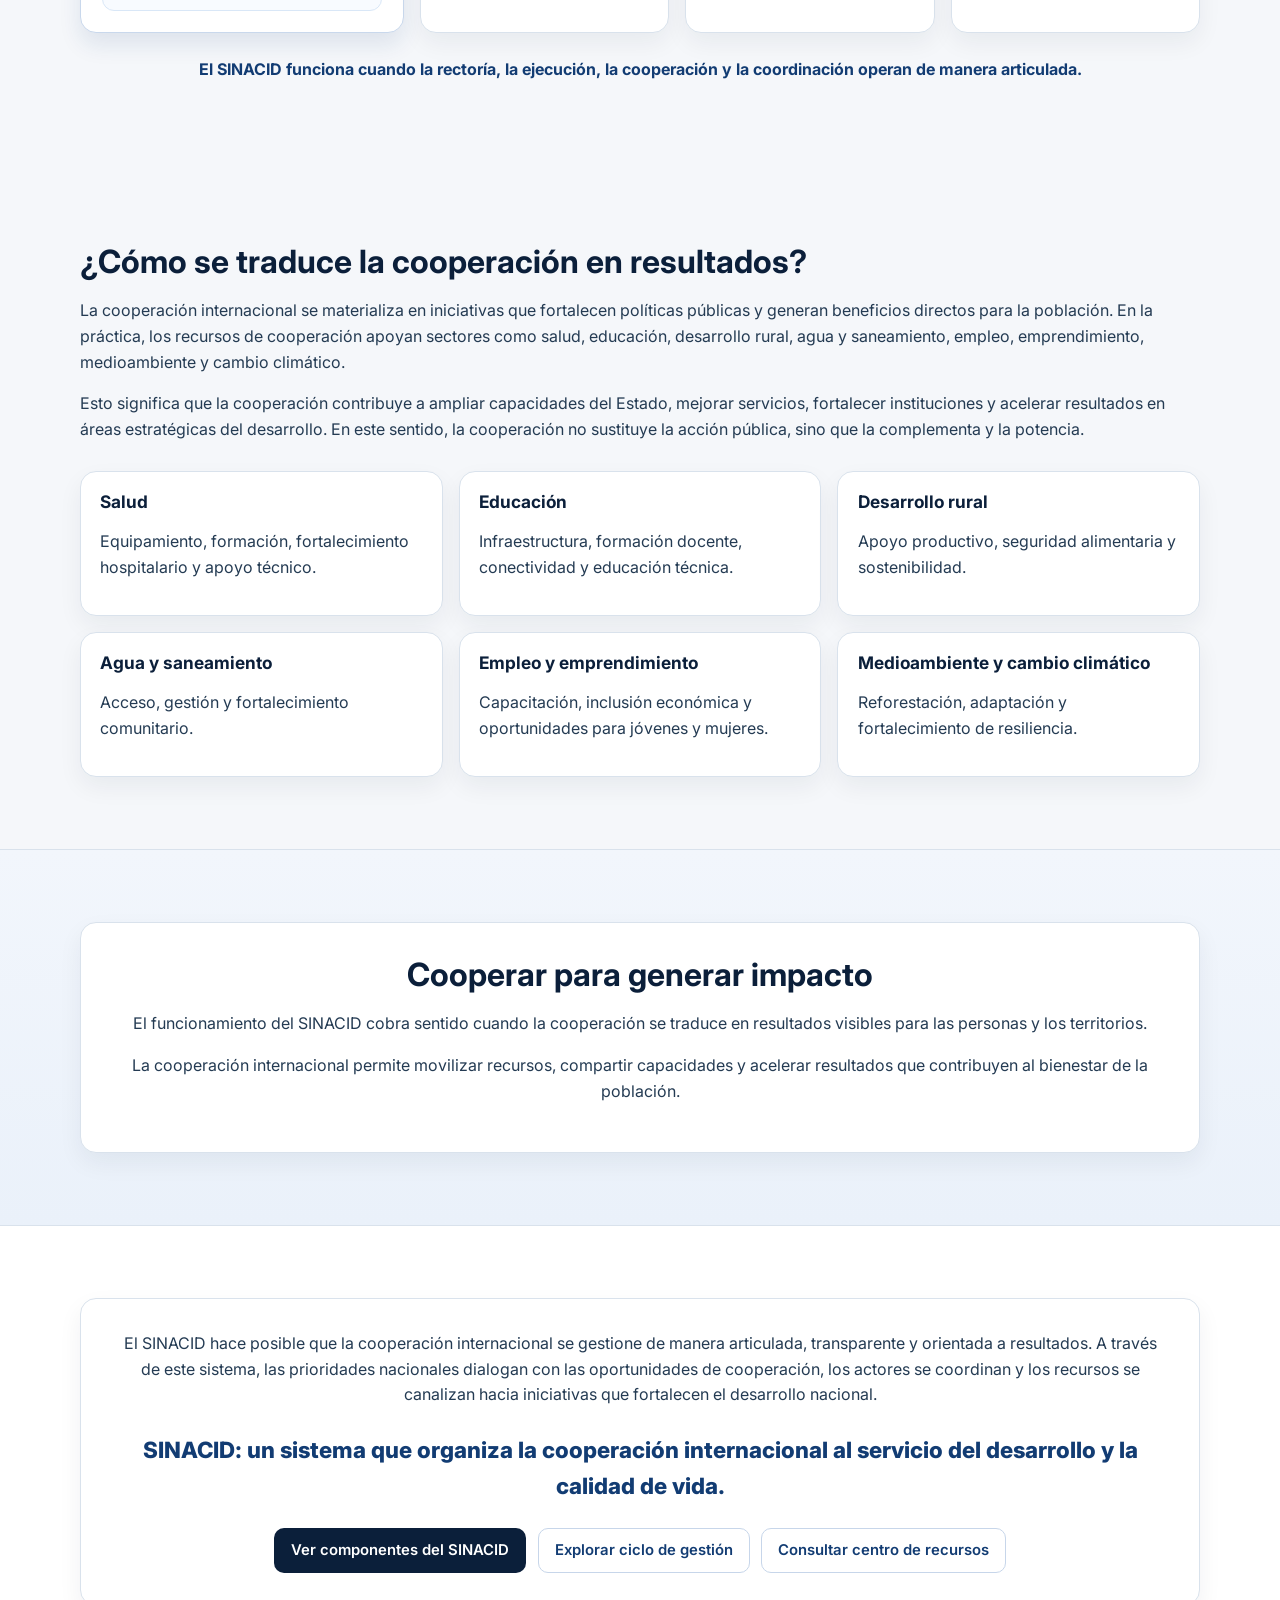
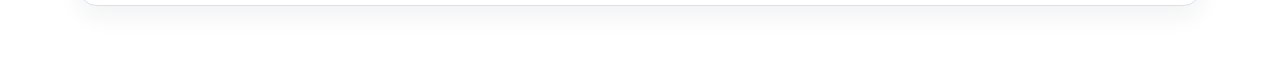
==== commit dea990c9: "Merge ac034395af8c35b2880d5a133a6efb6d8e82f3f7 into 2a47dab9ea9213bd2c4bb7139c6d07b06d6da906" ====
--- a/index.html
+++ b/index.html
@@ -4,6 +4,12 @@
     <meta charset="UTF-8" />
     <meta name="viewport" content="width=device-width, initial-scale=1.0" />
     <title>Caja de Herramientas del SINACID | Funcionamiento del SINACID</title>
+    <link rel="preconnect" href="https://fonts.googleapis.com" />
+    <link rel="preconnect" href="https://fonts.gstatic.com" crossorigin />
+    <link
+      href="https://fonts.googleapis.com/css2?family=Inter:wght@400;500;600;700;800&display=swap"
+      rel="stylesheet"
+    />
     <style>
       :root {
         --navy: #0b1f3a;
@@ -18,7 +24,7 @@
       * { box-sizing: border-box; }
       body {
         margin: 0;
-        font-family: "Open Sans", "Segoe UI", Arial, system-ui, sans-serif;
+        font-family: Inter, "Open Sans", system-ui, sans-serif;
         color: var(--text);
         background: var(--bg);
         line-height: 1.6;
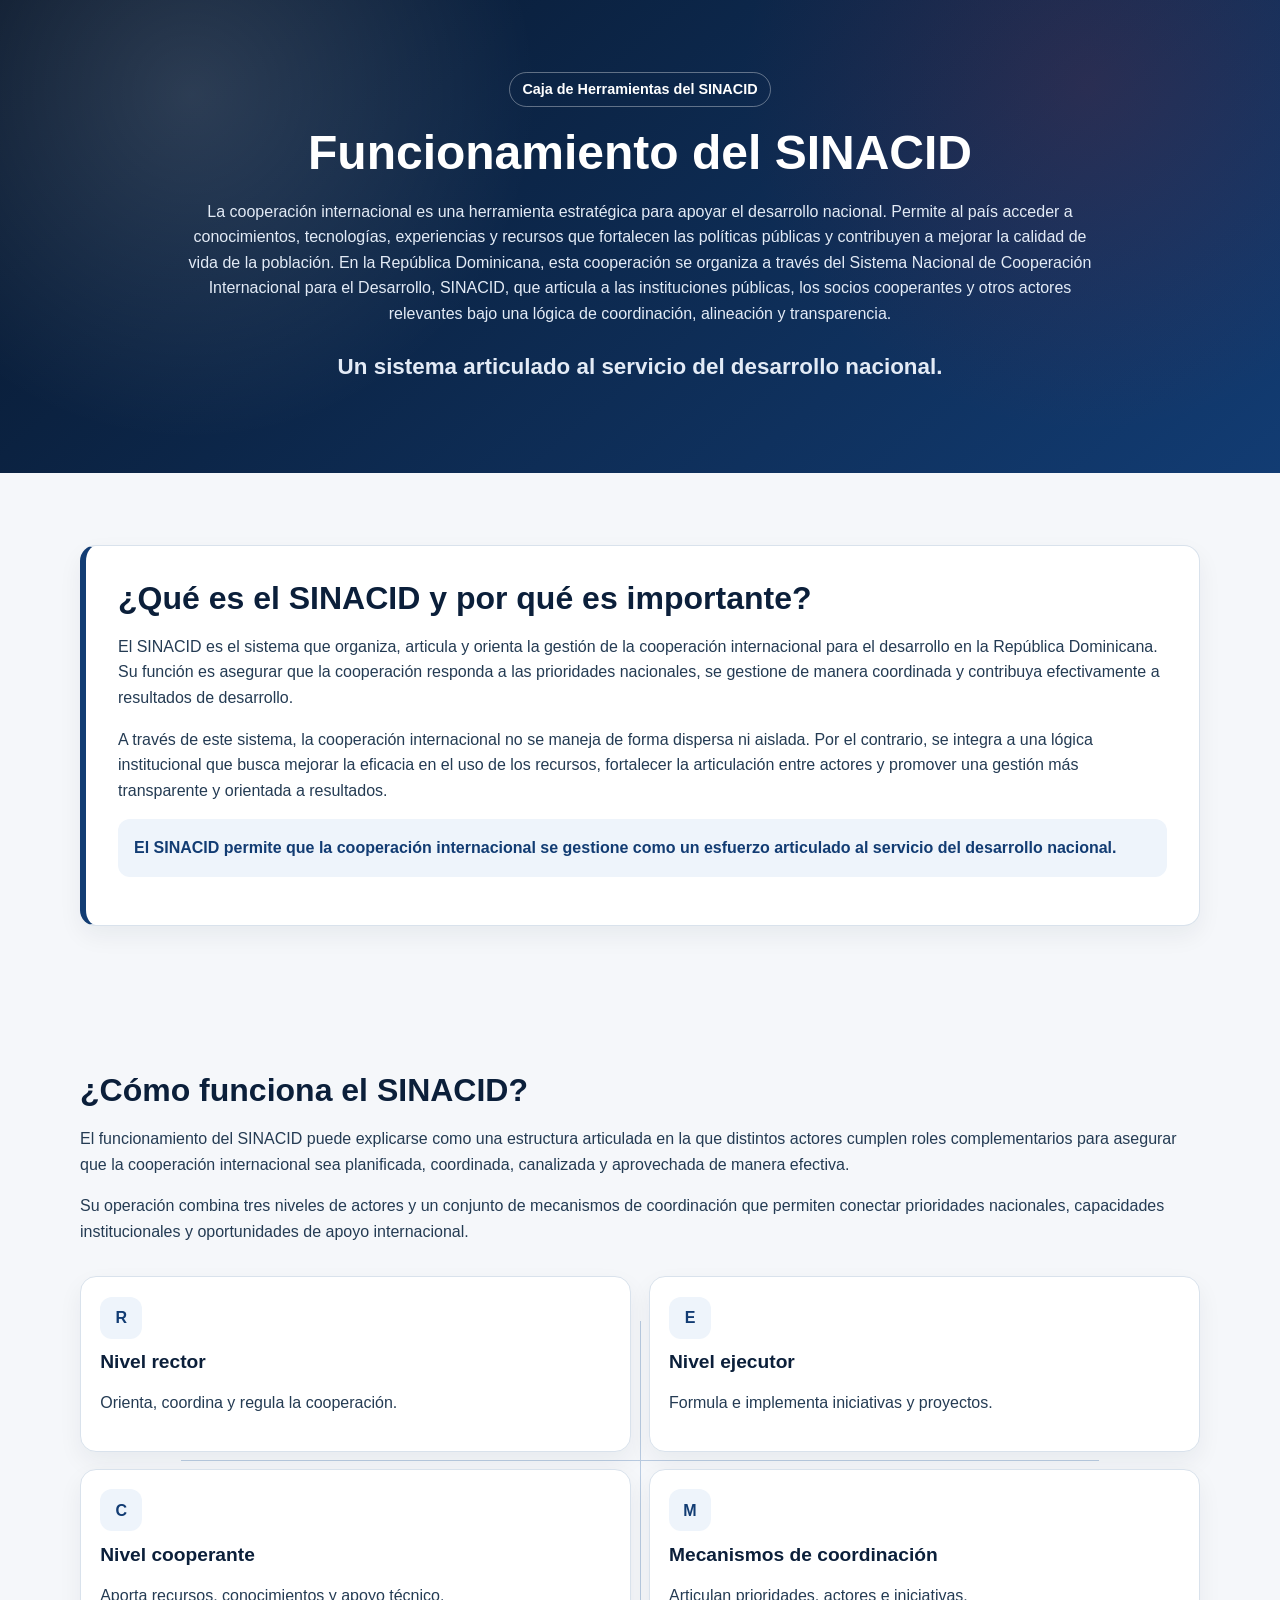
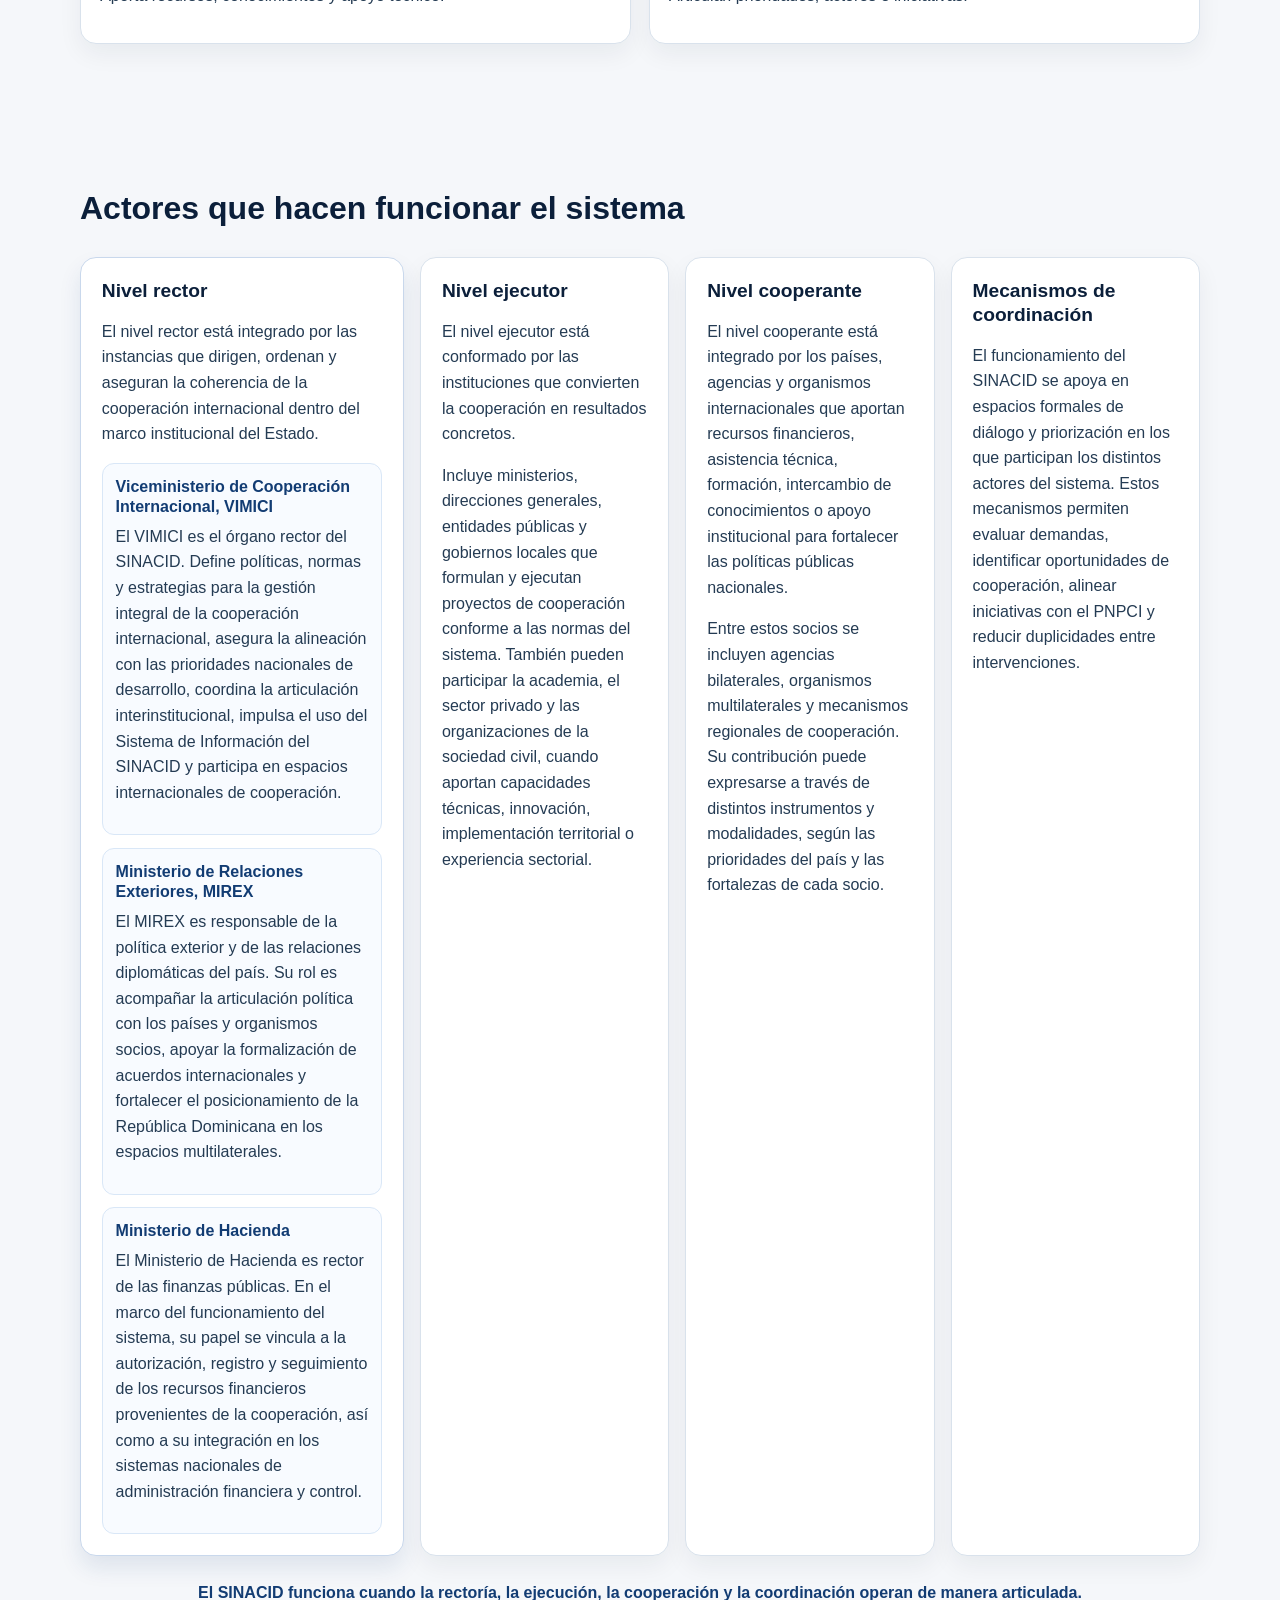
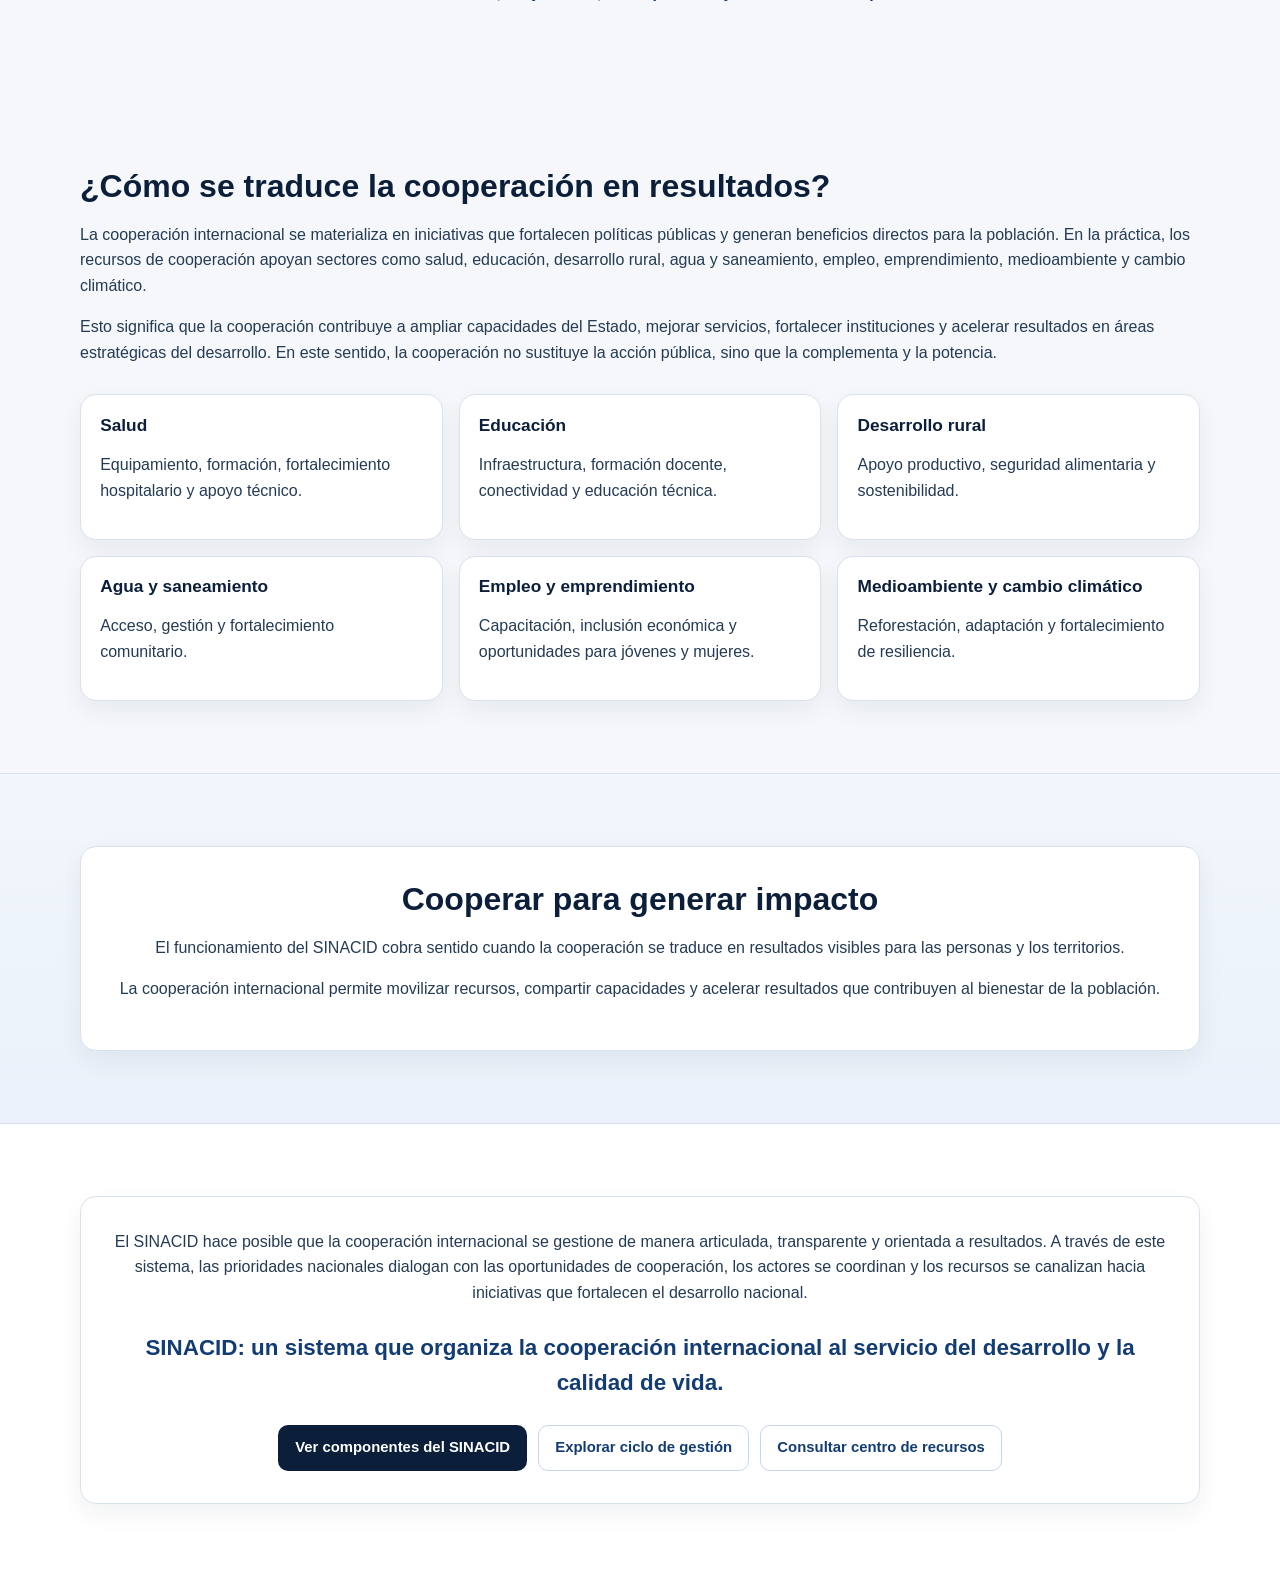
==== commit cc7cff25: "Merge a2a8fb6465d1c441844bd141dace5e4b92f39e40 into 2a47dab9ea9213bd2c4bb7139c6d07b06d6da906" ====
--- a/index.html
+++ b/index.html
@@ -4,12 +4,6 @@
     <meta charset="UTF-8" />
     <meta name="viewport" content="width=device-width, initial-scale=1.0" />
     <title>Caja de Herramientas del SINACID | Funcionamiento del SINACID</title>
-    <link rel="preconnect" href="https://fonts.googleapis.com" />
-    <link rel="preconnect" href="https://fonts.gstatic.com" crossorigin />
-    <link
-      href="https://fonts.googleapis.com/css2?family=Inter:wght@400;500;600;700;800&display=swap"
-      rel="stylesheet"
-    />
     <style>
       :root {
         --navy: #0b1f3a;
@@ -24,7 +18,7 @@
       * { box-sizing: border-box; }
       body {
         margin: 0;
-        font-family: Inter, "Open Sans", system-ui, sans-serif;
+        font-family: "Open Sans", "Segoe UI", Arial, system-ui, sans-serif;
         color: var(--text);
         background: var(--bg);
         line-height: 1.6;
